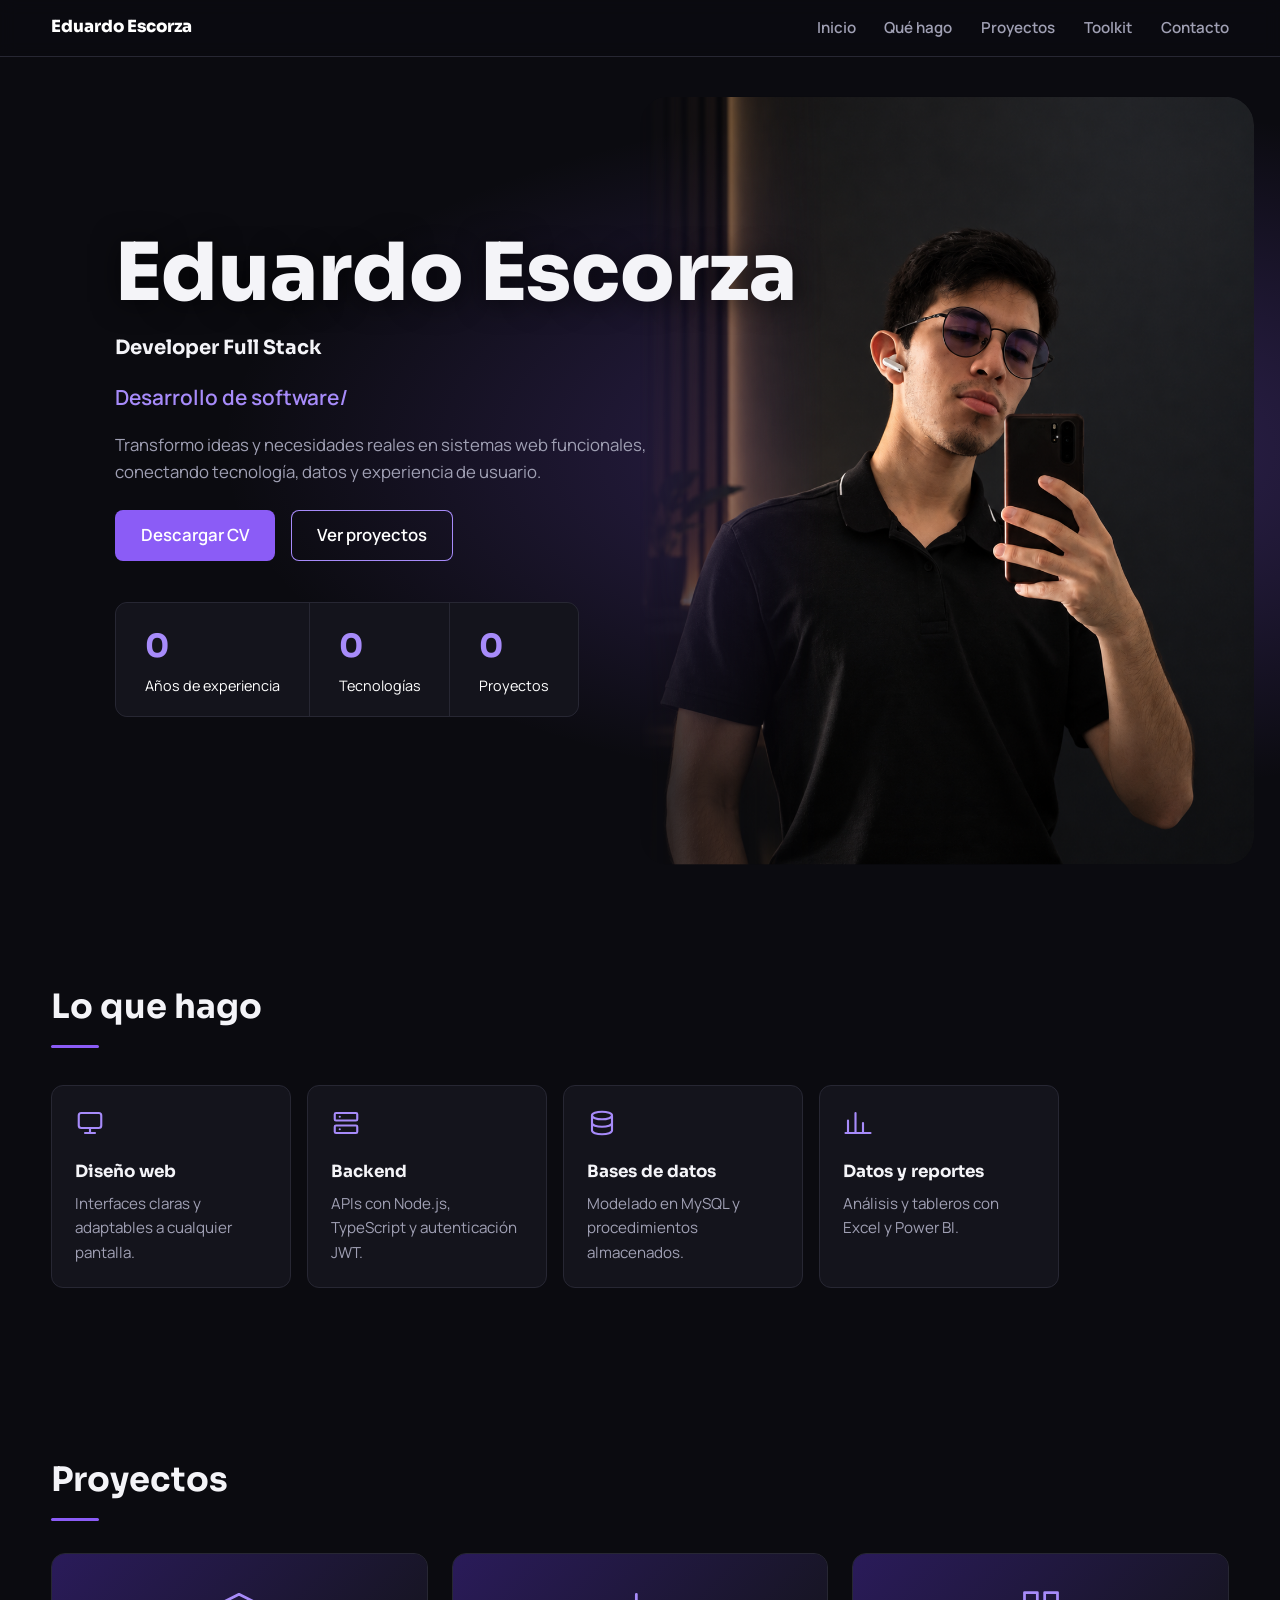
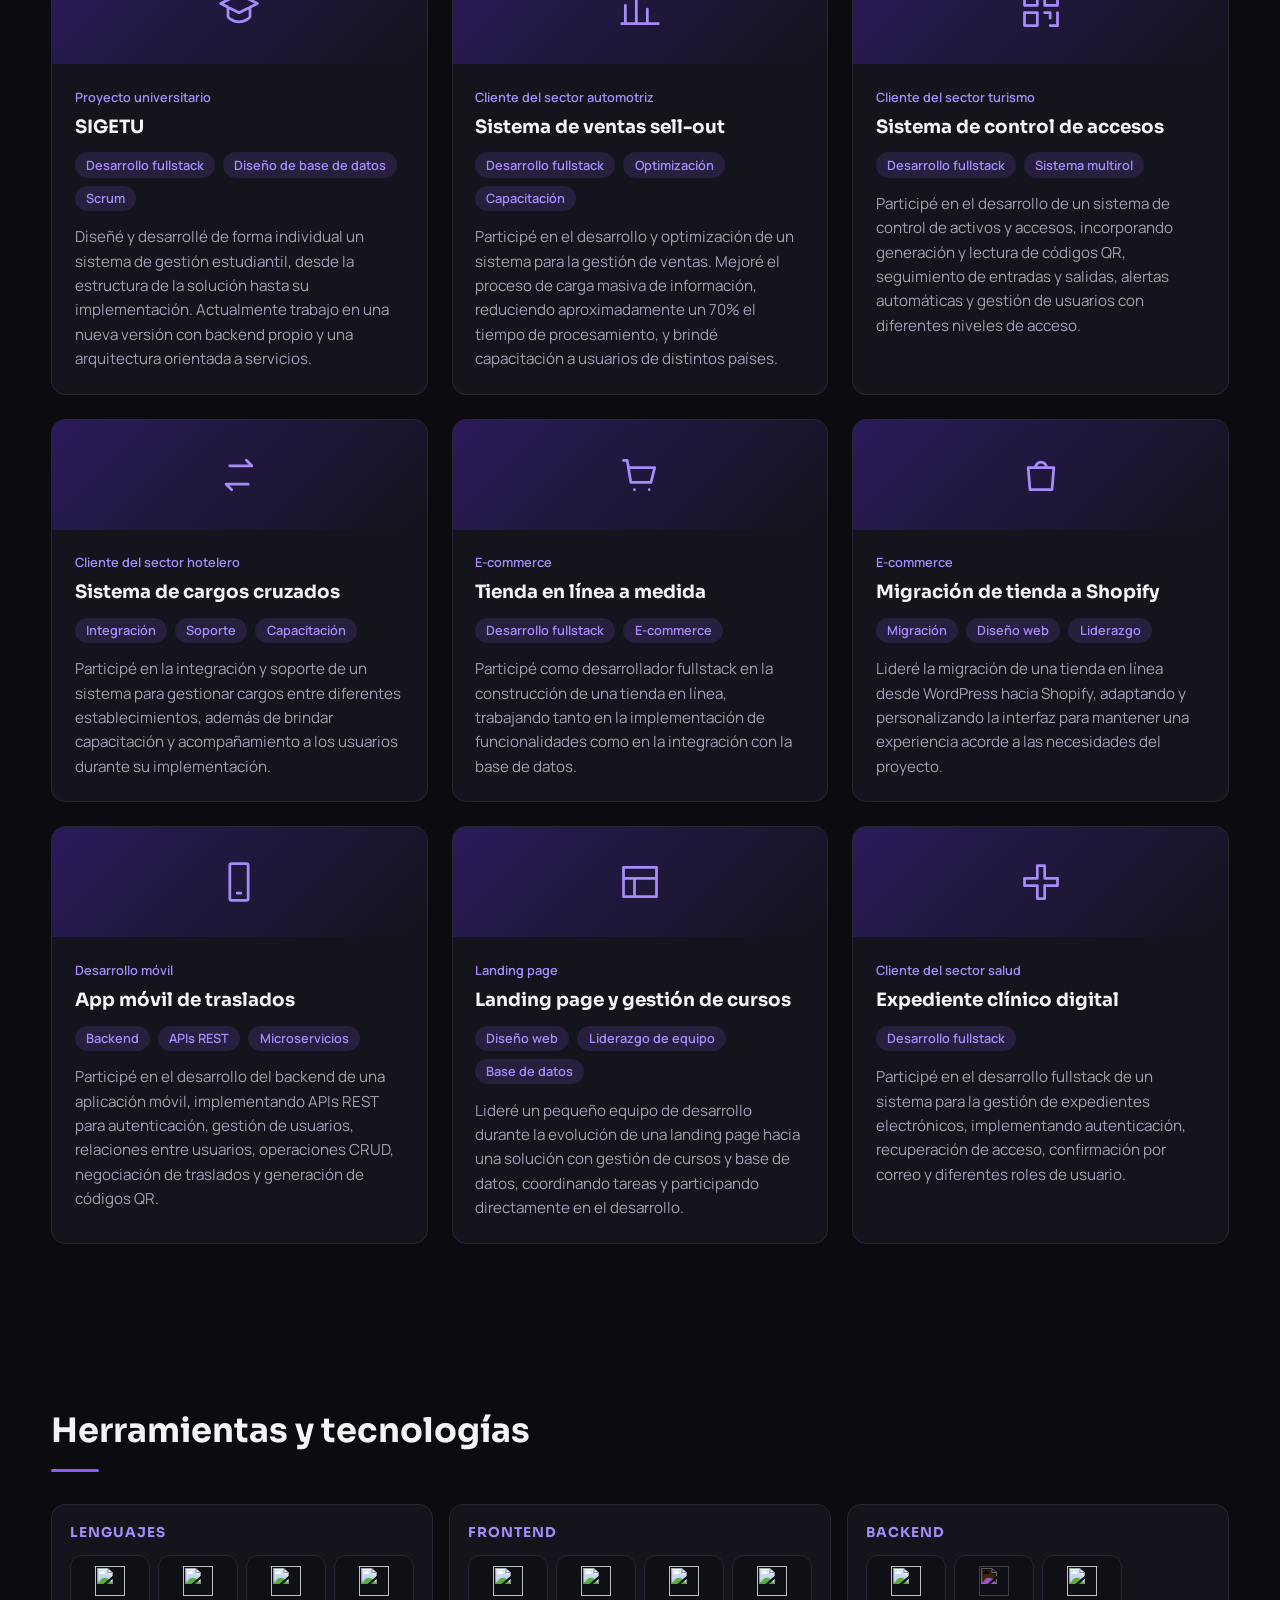
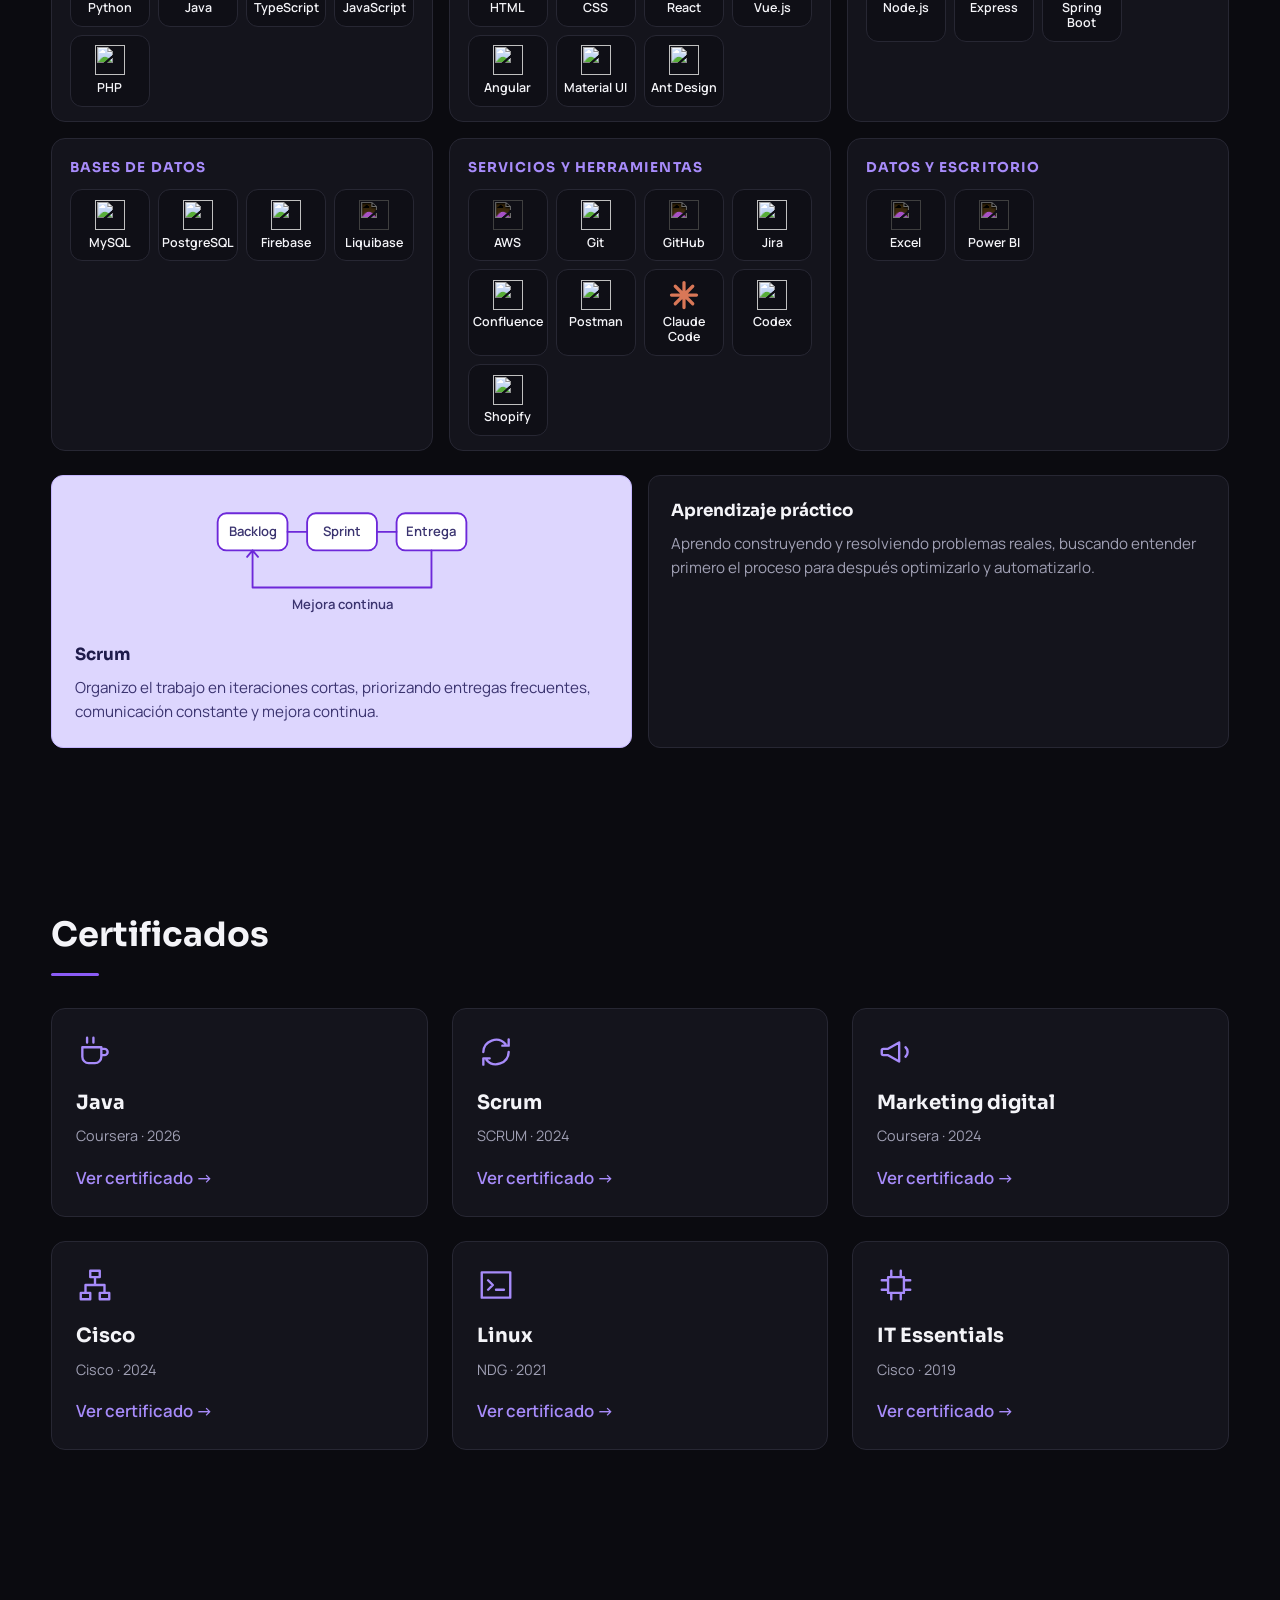
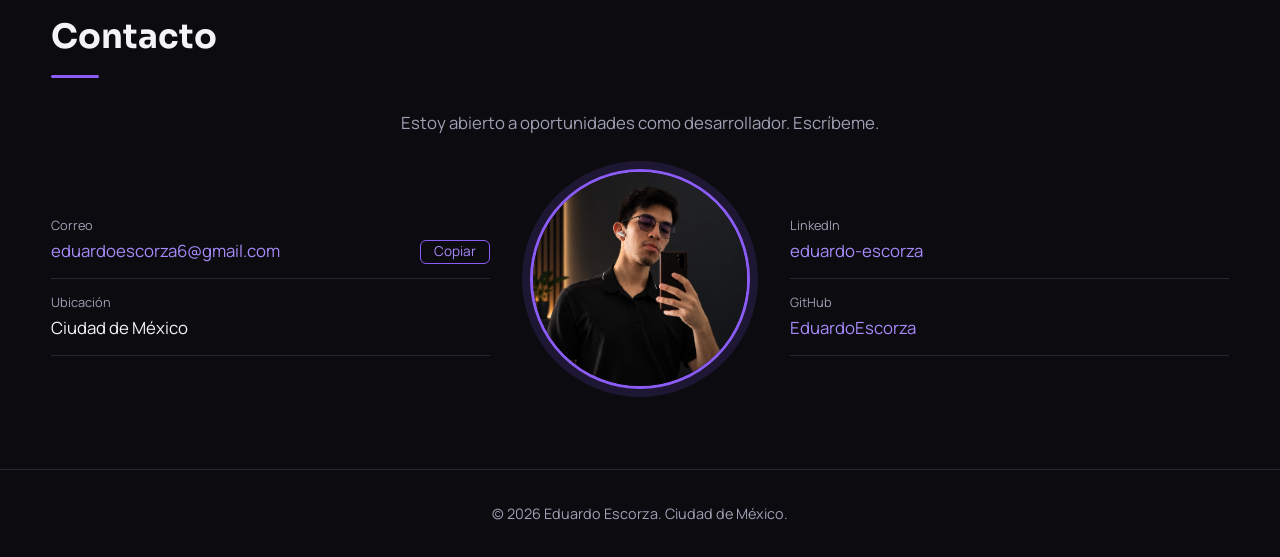
==== index.html @ 42dc6ece "Portfolio V1 Versión 1 del portafolio" ====
<!DOCTYPE html>
<html lang="es">
<head>
<meta charset="UTF-8">
<meta name="viewport" content="width=device-width, initial-scale=1">
<title>Eduardo Developer | Portafolio</title>
<meta name="description" content="Portafolio de Eduardo, desarrollador de software en Ciudad de México.">
<link rel="preconnect" href="https://fonts.googleapis.com">
<link rel="preconnect" href="https://fonts.gstatic.com" crossorigin>
<link href="https://fonts.googleapis.com/css2?family=Manrope:wght@400;600&family=Sora:wght@600;800&display=swap" rel="stylesheet">
<link rel="stylesheet" href="styles.css">
</head>

<body>
<div id="boot">
  <div class="boot-ring"></div>
  <p id="boot-text">Cargando portafolio...</p>
  <div id="boot-bar"><i></i></div>
</div>

<header class="nav">
  <a class="logo" href="#inicio">Eduardo Escorza</a>
  <button class="burger" type="button" aria-label="Abrir menú" aria-expanded="false">&#9776;</button>
  <nav id="menu">
    <a href="#inicio">Inicio</a>
    <a href="#hago">Qué hago</a>
    <a href="#proyectos">Proyectos</a>
    <a href="#toolkit">Toolkit</a>
    <a href="#contacto">Contacto</a>
  </nav>
</header>

<main>
<section id="inicio" class="hero">
    <img class="hero-bg" id="hero-bg" src="img/img1.png" alt="img/img1.png" fetchpriority="high">
    <div class="hero-in">
    <h1 data-text="Eduardo Developer">Eduardo Escorza</h1>
    <h3>Developer Full Stack</h3>
    <p class="role"><span id="typed"></span><i class="cursor">|</i></p>
    <p class="lead">Transformo ideas y necesidades reales en sistemas web funcionales, conectando tecnología, datos y experiencia de usuario.</p>

    <div class="cta">
    <a class="btn" href="docs/CV_Eduardo_Escorza_Developer.pdf" target="_blank">Descargar CV</a>
    <a class="btn alt" href="#proyectos">Ver proyectos</a>
    </div>

    <div class="stats">
        <div><b data-count="2" data-suf="+">0</b><span>Años de experiencia</span></div>
        <div><b data-count="tools" data-suf="+">0</b><span>Tecnologías</span></div>
        <div><b data-count="projects" data-suf="+">0</b><span>Proyectos</span></div>
    </div>
  </div>
</section>

<section id="hago" class="sec reveal">
  <h2>Lo que hago</h2>
  <div class="carousel">
    <!-- <button class="nav-btn" data-dir="-1" aria-label="Anterior">&#8249;</button> -->
    <div class="track">
      <article class="mini"><svg viewBox="0 0 24 24"><rect x="3" y="4" width="18" height="12" rx="2"/><path d="M8 20h8M12 16v4"/></svg><h3>Diseño web</h3><p>Interfaces claras y adaptables a cualquier pantalla.</p></article>
      <article class="mini"><svg viewBox="0 0 24 24"><rect x="3" y="4" width="18" height="6" rx="1"/><rect x="3" y="14" width="18" height="6" rx="1"/><path d="M7 7h.01M7 17h.01"/></svg><h3>Backend</h3><p>APIs con Node.js, TypeScript y autenticación JWT.</p></article>
      <article class="mini"><svg viewBox="0 0 24 24"><ellipse cx="12" cy="6" rx="8" ry="3"/><path d="M4 6v12c0 1.7 3.6 3 8 3s8-1.3 8-3V6M4 12c0 1.7 3.6 3 8 3s8-1.3 8-3"/></svg><h3>Bases de datos</h3><p>Modelado en MySQL y procedimientos almacenados.</p></article>
      <article class="mini"><svg viewBox="0 0 24 24"><path d="M4 20V10M10 20V4M16 20v-8M22 20H2"/></svg><h3>Datos y reportes</h3><p>Análisis y tableros con Excel y Power BI.</p></article>
    </div>
    <!-- <button class="nav-btn" data-dir="1" aria-label="Siguiente">&#8250;</button> -->
  </div>
</section>

<section id="proyectos" class="sec reveal">
  <h2>Proyectos</h2>
  <div class="grid">

    <article class="project">
      <div class="thumb" style="display:grid;place-items:center;height:110px;background:linear-gradient(135deg,#2a1b5a,#14141c)"><svg class="ico cap" viewBox="0 0 24 24" width="44" height="44" fill="none" stroke="#a78bfa" stroke-width="1.5" stroke-linecap="round" stroke-linejoin="round" aria-hidden="true"><path d="M2 9l10-5 10 5-10 5zM6 11v5c0 1 3 3 6 3s6-2 6-3v-5" pathLength="1"/></svg></div>
      <div><p class="co">Proyecto universitario</p><h3>SIGETU</h3>
      <ul class="chips"><li>Desarrollo fullstack</li><li>Diseño de base de datos</li><li>Scrum</li></ul>
      <p>Diseñé y desarrollé de forma individual un sistema de gestión estudiantil, desde la estructura de la solución hasta su implementación. Actualmente trabajo en una nueva versión con backend propio y una arquitectura orientada a servicios.</p>
    </article>

    <article class="project">
      <div class="thumb" style="display:grid;place-items:center;height:110px;background:linear-gradient(135deg,#2a1b5a,#14141c)"><svg class="ico chart" viewBox="0 0 24 24" width="44" height="44" fill="none" stroke="#a78bfa" stroke-width="1.5" stroke-linecap="round" stroke-linejoin="round" aria-hidden="true"><path d="M4 20V10M10 20V4M16 20v-8M22 20H2" pathLength="1"/></svg></div>
      <div><p class="co">Cliente del sector automotriz</p><h3>Sistema de ventas sell-out</h3>
      <ul class="chips"><li>Desarrollo fullstack</li><li>Optimización</li><li>Capacitación</li></ul>
      <p>Participé en el desarrollo y optimización de un sistema para la gestión de ventas. Mejoré el proceso de carga masiva de información, reduciendo aproximadamente un 70% el tiempo de procesamiento, y brindé capacitación a usuarios de distintos países.</p>
    </article>

    <article class="project">
      <div class="thumb" style="display:grid;place-items:center;height:110px;background:linear-gradient(135deg,#2a1b5a,#14141c)"><svg class="ico qr" viewBox="0 0 24 24" width="44" height="44" fill="none" stroke="#a78bfa" stroke-width="1.5" stroke-linecap="round" stroke-linejoin="round" aria-hidden="true"><path d="M3 3h7v7H3zM14 3h7v7h-7zM3 14h7v7H3zM14 14h3v3M21 14v7h-4" pathLength="1"/></svg></div>
      <div><p class="co">Cliente del sector turismo</p><h3>Sistema de control de accesos</h3>
      <ul class="chips"><li>Desarrollo fullstack</li><li>Sistema multirol</li></ul>
      <p>Participé en el desarrollo de un sistema de control de activos y accesos, incorporando generación y lectura de códigos QR, seguimiento de entradas y salidas, alertas automáticas y gestión de usuarios con diferentes niveles de acceso.</p>
    </article>

    <article class="project">
      <div class="thumb" style="display:grid;place-items:center;height:110px;background:linear-gradient(135deg,#2a1b5a,#14141c)"><svg class="ico swap" viewBox="0 0 24 24" width="44" height="44" fill="none" stroke="#a78bfa" stroke-width="1.5" stroke-linecap="round" stroke-linejoin="round" aria-hidden="true"><path d="M7 7h12l-3-3M17 17H5l3 3" pathLength="1"/></svg></div>
      <div><p class="co">Cliente del sector hotelero</p><h3>Sistema de cargos cruzados</h3>
      <ul class="chips"><li>Integración</li><li>Soporte</li><li>Capacitación</li></ul>
      <p>Participé en la integración y soporte de un sistema para gestionar cargos entre diferentes establecimientos, además de brindar capacitación y acompañamiento a los usuarios durante su implementación.</p>
    </article>

    <article class="project">
      <div class="thumb" style="display:grid;place-items:center;height:110px;background:linear-gradient(135deg,#2a1b5a,#14141c)"><svg class="ico cart" viewBox="0 0 24 24" width="44" height="44" fill="none" stroke="#a78bfa" stroke-width="1.5" stroke-linecap="round" stroke-linejoin="round" aria-hidden="true"><path d="M3 4h2l2 12h11l2-8H6M9 20h.01M17 20h.01" pathLength="1"/></svg></div>
      <div><p class="co">E-commerce</p><h3>Tienda en línea a medida</h3>
      <ul class="chips"><li>Desarrollo fullstack</li><li>E-commerce</li></ul>
      <p>Participé como desarrollador fullstack en la construcción de una tienda en línea, trabajando tanto en la implementación de funcionalidades como en la integración con la base de datos.</p>
      </div>
    </article>

    <article class="project">
      <div class="thumb" style="display:grid;place-items:center;height:110px;background:linear-gradient(135deg,#2a1b5a,#14141c)"><svg class="ico bag" viewBox="0 0 24 24" width="44" height="44" fill="none" stroke="#a78bfa" stroke-width="1.5" stroke-linecap="round" stroke-linejoin="round" aria-hidden="true"><path d="M5 8h14l-1 12H6zM9 8a3 3 0 0 1 6 0" pathLength="1"/></svg></div>
      <div><p class="co">E-commerce</p><h3>Migración de tienda a Shopify</h3>
      <ul class="chips"><li>Migración</li><li>Diseño web</li><li>Liderazgo</li></ul>
      <p>Lideré la migración de una tienda en línea desde WordPress hacia Shopify, adaptando y personalizando la interfaz para mantener una experiencia acorde a las necesidades del proyecto.</p>
      </div>
    </article>

    <article class="project">
      <div class="thumb" style="display:grid;place-items:center;height:110px;background:linear-gradient(135deg,#2a1b5a,#14141c)"><svg class="ico mobile" viewBox="0 0 24 24" width="44" height="44" fill="none" stroke="#a78bfa" stroke-width="1.5" stroke-linecap="round" stroke-linejoin="round" aria-hidden="true"><path d="M8 2h8a1 1 0 0 1 1 1v18a1 1 0 0 1-1 1H8a1 1 0 0 1-1-1V3a1 1 0 0 1 1-1zM11 18h2" pathLength="1"/></svg></div>
      <div><p class="co">Desarrollo móvil</p><h3>App móvil de traslados</h3>
      <ul class="chips"><li>Backend</li><li>APIs REST</li><li>Microservicios</li></ul>
      <p>Participé en el desarrollo del backend de una aplicación móvil, implementando APIs REST para autenticación, gestión de usuarios, relaciones entre usuarios, operaciones CRUD, negociación de traslados y generación de códigos QR.</p>
    </div>
    </article>

    <article class="project">
      <div class="thumb" style="display:grid;place-items:center;height:110px;background:linear-gradient(135deg,#2a1b5a,#14141c)"><svg class="ico layout" viewBox="0 0 24 24" width="44" height="44" fill="none" stroke="#a78bfa" stroke-width="1.5" stroke-linecap="round" stroke-linejoin="round" aria-hidden="true"><path d="M3 4h18v16H3zM3 10h18M9 10v10" pathLength="1"/></svg></div>
      <div><p class="co">Landing page</p><h3>Landing page y gestión de cursos</h3>
      <ul class="chips"><li>Diseño web</li><li>Liderazgo de equipo</li><li>Base de datos</li></ul>
      <p>Lideré un pequeño equipo de desarrollo durante la evolución de una landing page hacia una solución con gestión de cursos y base de datos, coordinando tareas y participando directamente en el desarrollo.</p>
      </div>
    </article>

    <article class="project">
      <div class="thumb" style="display:grid;place-items:center;height:110px;background:linear-gradient(135deg,#2a1b5a,#14141c)"><svg class="ico health" viewBox="0 0 24 24" width="44" height="44" fill="none" stroke="#a78bfa" stroke-width="1.5" stroke-linecap="round" stroke-linejoin="round" aria-hidden="true"><path d="M10 3h4v7h7v4h-7v7h-4v-7H3v-4h7z" pathLength="1"/></svg></div>
      <div><p class="co">Cliente del sector salud</p><h3>Expediente clínico digital</h3>
      <ul class="chips"><li>Desarrollo fullstack</li></ul>
      <p>Participé en el desarrollo fullstack de un sistema para la gestión de expedientes electrónicos, implementando autenticación, recuperación de acceso, confirmación por correo y diferentes roles de usuario.</p>
      </div>
    </article>

  </div>
</section>

<section id="toolkit" class="sec reveal">
  <h2>Herramientas y tecnologías</h2>
  <div>
    <div class="groups">
      <div class="tool-group">
        <h3 style="font-size:.85rem;color:#a78bfa;text-transform:uppercase;letter-spacing:.08em;margin:0 0 .9rem">Lenguajes</h3>
        <div class="tools">
          <div class="tool"><img src="https://cdn.jsdelivr.net/gh/devicons/devicon@v2.16.0/icons/python/python-original.svg" alt=""><span>Python</span></div>
          <div class="tool"><img src="https://cdn.jsdelivr.net/gh/devicons/devicon@v2.16.0/icons/java/java-original.svg" alt=""><span>Java</span></div>
          <div class="tool"><img src="https://cdn.jsdelivr.net/gh/devicons/devicon@v2.16.0/icons/typescript/typescript-original.svg" alt=""><span>TypeScript</span></div>
          <div class="tool"><img src="https://cdn.jsdelivr.net/gh/devicons/devicon@v2.16.0/icons/javascript/javascript-original.svg" alt=""><span>JavaScript</span></div>
          <div class="tool"><img src="https://cdn.jsdelivr.net/gh/devicons/devicon@v2.16.0/icons/php/php-original.svg" alt=""><span>PHP</span></div>
        </div>
      </div>
      <div class="tool-group">
        <h3 style="font-size:.85rem;color:#a78bfa;text-transform:uppercase;letter-spacing:.08em;margin:0 0 .9rem">Frontend</h3>
        <div class="tools">
          <div class="tool"><img src="https://cdn.jsdelivr.net/gh/devicons/devicon@v2.16.0/icons/html5/html5-original.svg" alt=""><span>HTML</span></div>
          <div class="tool"><img src="https://cdn.jsdelivr.net/gh/devicons/devicon@v2.16.0/icons/css3/css3-original.svg" alt=""><span>CSS</span></div>
          <div class="tool"><img src="https://cdn.jsdelivr.net/gh/devicons/devicon@v2.16.0/icons/react/react-original.svg" alt=""><span>React</span></div>
          <div class="tool"><img src="https://cdn.jsdelivr.net/gh/devicons/devicon@v2.16.0/icons/vuejs/vuejs-original.svg" alt=""><span>Vue.js</span></div>
          <div class="tool"><img src="https://cdn.jsdelivr.net/gh/devicons/devicon@v2.16.0/icons/angularjs/angularjs-original.svg" alt=""><span>Angular</span></div>
          <div class="tool"><img src="https://cdn.jsdelivr.net/gh/devicons/devicon@v2.16.0/icons/materialui/materialui-original.svg" alt=""><span>Material UI</span></div>
          <div class="tool"><img src="https://cdn.jsdelivr.net/gh/devicons/devicon@v2.16.0/icons/antdesign/antdesign-original.svg" alt=""><span>Ant Design</span></div>
        </div>
      </div>
      <div class="tool-group">
        <h3 style="font-size:.85rem;color:#a78bfa;text-transform:uppercase;letter-spacing:.08em;margin:0 0 .9rem">Backend</h3>
        <div class="tools">
          <div class="tool"><img src="https://cdn.jsdelivr.net/gh/devicons/devicon@v2.16.0/icons/nodejs/nodejs-original.svg" alt=""><span>Node.js</span></div>
          <div class="tool"><img class="inv" src="https://cdn.jsdelivr.net/gh/devicons/devicon@v2.16.0/icons/express/express-original.svg" alt=""><span>Express</span></div>
          <div class="tool"><img src="https://cdn.jsdelivr.net/gh/devicons/devicon@v2.16.0/icons/spring/spring-original.svg" alt=""><span>Spring Boot</span></div>
        </div>
      </div>
      <div class="tool-group">
        <h3 style="font-size:.85rem;color:#a78bfa;text-transform:uppercase;letter-spacing:.08em;margin:0 0 .9rem">Bases de datos</h3>
        <div class="tools">
          <div class="tool"><img src="https://cdn.jsdelivr.net/gh/devicons/devicon@v2.16.0/icons/mysql/mysql-original.svg" alt=""><span>MySQL</span></div>
          <div class="tool"><img src="https://cdn.jsdelivr.net/gh/devicons/devicon@v2.16.0/icons/postgresql/postgresql-original.svg" alt=""><span>PostgreSQL</span></div>
          <div class="tool"><img src="https://cdn.jsdelivr.net/gh/devicons/devicon@v2.16.0/icons/firebase/firebase-plain.svg" alt=""><span>Firebase</span></div>
          <div class="tool"><img class="inv" src="https://cdn.jsdelivr.net/npm/simple-icons@11/icons/liquibase.svg" alt=""><span>Liquibase</span></div>
        </div>
      </div>
      <div class="tool-group">
        <h3 style="font-size:.85rem;color:#a78bfa;text-transform:uppercase;letter-spacing:.08em;margin:0 0 .9rem">Servicios y herramientas</h3>
        <div class="tools">
          <div class="tool"><img class="inv" src="https://cdn.jsdelivr.net/gh/devicons/devicon@v2.16.0/icons/amazonwebservices/amazonwebservices-plain-wordmark.svg" alt=""><span>AWS</span></div>
          <div class="tool"><img src="https://cdn.jsdelivr.net/gh/devicons/devicon@v2.16.0/icons/git/git-original.svg" alt=""><span>Git</span></div>
          <div class="tool"><img class="inv" src="https://cdn.jsdelivr.net/gh/devicons/devicon@v2.16.0/icons/github/github-original.svg" alt=""><span>GitHub</span></div>
          <div class="tool"><img src="https://cdn.jsdelivr.net/gh/devicons/devicon@v2.16.0/icons/jira/jira-original.svg" alt=""><span>Jira</span></div>
          <div class="tool"><img src="https://cdn.jsdelivr.net/gh/devicons/devicon@v2.16.0/icons/confluence/confluence-original.svg" alt=""><span>Confluence</span></div>
          <div class="tool"><img src="https://cdn.jsdelivr.net/gh/devicons/devicon@v2.16.0/icons/postman/postman-original.svg" alt=""><span>Postman</span></div>
          <div class="tool"><img src="data:image/svg+xml,%3Csvg xmlns='http://www.w3.org/2000/svg' viewBox='0 0 24 24'%3E%3Cpath d='M12 2v20M2 12h20M5 5l14 14M19 5L5 19' stroke='%23D97757' stroke-width='2.6' stroke-linecap='round' fill='none'/%3E%3C/svg%3E" alt=""><span>Claude Code</span></div>
          <div class="tool"><img src="https://cdn.jsdelivr.net/npm/simple-icons@11/icons/openai.svg" alt=""><span>Codex</span></div>
          <div class="tool"><img src="https://cdn.jsdelivr.net/gh/devicons/devicon@v2.16.0/icons/shopify/shopify-original.svg" alt=""><span>Shopify</span></div>
        </div>
      </div>
      <div class="tool-group">
        <h3 style="font-size:.85rem;color:#a78bfa;text-transform:uppercase;letter-spacing:.08em;margin:0 0 .9rem">Datos y escritorio</h3>
        <div class="tools">
          <div class="tool"><img class="inv" src="https://cdn.jsdelivr.net/npm/simple-icons@11/icons/microsoftexcel.svg" alt=""><span>Excel</span></div>
          <div class="tool"><img class="inv" src="https://cdn.jsdelivr.net/npm/simple-icons@11/icons/powerbi.svg" alt=""><span>Power BI</span></div>
        </div>
      </div>
    </div>
    <aside class="way">
      <article class="mini scrum">
        <svg class="scrum-img" viewBox="0 0 240 110" role="img" aria-label="Ciclo de Scrum: backlog, sprint y entrega">
          <rect x="6" y="14" width="64" height="34" rx="8" fill="#fff"/><rect x="88" y="14" width="64" height="34" rx="8" fill="#fff"/>
          <rect x="170" y="14" width="64" height="34" rx="8" fill="#fff"/><path d="M70 31h18M152 31h18M202 48v34H38V48M33 54l5-6 5 6"/>
            <g stroke="none" fill="#3b3470" font-size="12" font-family="Manrope,sans-serif" font-weight="600" text-anchor="middle">
              <text x="38" y="35">Backlog</text><text x="120" y="35">Sprint</text><text x="202" y="35">Entrega</text><text x="120" y="102">Mejora continua</text></g></svg>
              <h3>Scrum</h3>
              <p>Organizo el trabajo en iteraciones cortas, priorizando entregas frecuentes, comunicación constante y mejora continua.</p>
      </article>
      <article class="mini">
          <h3>Aprendizaje práctico</h3>
          <p>Aprendo construyendo y resolviendo problemas reales, buscando entender primero el proceso para después optimizarlo y automatizarlo.</p>
      </article>
    </aside>
  </div>
</section>

<section id="certificados" class="sec reveal">
  <h2>Certificados</h2>
  <div class="grid">
    <article class="cert">
      <svg class="ico" viewBox="0 0 24 24" width="38" height="38" fill="none" stroke="#a78bfa" stroke-width="1.5" stroke-linecap="round" stroke-linejoin="round" aria-hidden="true"><path d="M4 9h12v6a4 4 0 0 1-4 4H8a4 4 0 0 1-4-4zM16 10h2a2 2 0 0 1 0 4h-2M7 3v3M11 3v3" pathLength="1"/></svg>
      <h3>Java</h3><p>Coursera · 2026</p>
      <a href="docs/Certificado_Java.pdf" target="_blank" rel="noopener">Ver certificado &rarr;</a>
    </article>
    <article class="cert">
      <svg class="ico" viewBox="0 0 24 24" width="38" height="38" fill="none" stroke="#a78bfa" stroke-width="1.5" stroke-linecap="round" stroke-linejoin="round" aria-hidden="true"><path d="M4 12a8 8 0 0 1 14-5M20 4v4h-4M20 12a8 8 0 0 1-14 5M4 20v-4h4" pathLength="1"/></svg>
      <h3>Scrum</h3><p>SCRUM · 2024</p>
      <a href="docs/Certificado_Scrum.pdf" target="_blank" rel="noopener">Ver certificado &rarr;</a>
    </article>
    <article class="cert">
      <svg class="ico" viewBox="0 0 24 24" width="38" height="38" fill="none" stroke="#a78bfa" stroke-width="1.5" stroke-linecap="round" stroke-linejoin="round" aria-hidden="true"><path d="M3 11v2a1 1 0 0 0 1 1h3l7 4V6L7 10H4a1 1 0 0 0-1 1zM18 9a4 4 0 0 1 0 6" pathLength="1"/></svg>
      <h3>Marketing digital</h3><p>Coursera · 2024</p>
      <a href="docs/Certificado_marketing.pdf" target="_blank" rel="noopener">Ver certificado &rarr;</a>
    </article>
    <article class="cert">
      <svg class="ico" viewBox="0 0 24 24" width="38" height="38" fill="none" stroke="#a78bfa" stroke-width="1.5" stroke-linecap="round" stroke-linejoin="round" aria-hidden="true"><path d="M9 3h6v4H9zM3 17h6v4H3zM15 17h6v4h-6zM12 7v5M6 17v-5h12v5" pathLength="1"/></svg>
      <h3>Cisco</h3><p>Cisco · 2024</p>
      <a href="docs/CertificadoNetAcad_Learning.pdf" target="_blank" rel="noopener">Ver certificado &rarr;</a>
    </article>
    <article class="cert">
      <svg class="ico" viewBox="0 0 24 24" width="38" height="38" fill="none" stroke="#a78bfa" stroke-width="1.5" stroke-linecap="round" stroke-linejoin="round" aria-hidden="true"><path d="M3 4h18v16H3zM7 9l3 3-3 3M12 15h5" pathLength="1"/></svg>
      <h3>Linux</h3><p>NDG · 2021</p>
      <a href="docs/Certificado_Linux.pdf" target="_blank" rel="noopener">Ver certificado &rarr;</a>
    </article>
    <article class="cert">
      <svg class="ico" viewBox="0 0 24 24" width="38" height="38" fill="none" stroke="#a78bfa" stroke-width="1.5" stroke-linecap="round" stroke-linejoin="round" aria-hidden="true"><path d="M7 7h10v10H7zM9 3v4M15 3v4M9 17v4M15 17v4M3 9h4M3 15h4M17 9h4M17 15h4" pathLength="1"/></svg>
      <h3>IT Essentials</h3><p>Cisco · 2019</p>
      <a href="docs/Certificado_IT.pdf" target="_blank" rel="noopener">Ver certificado &rarr;</a>
    </article>
  </div>
</section>

<section id="contacto" class="sec reveal">
  <h2>Contacto</h2>
  <p class="lead c">Estoy abierto a oportunidades como desarrollador. Escríbeme.</p>
  <div class="contact">
    <ul>
      <li><span>Correo</span><a href="mailto:eduardoescorza6@gmail.com">eduardoescorza6@gmail.com</a><button type="button" data-copy="eduardoescorza6@gmail.com">Copiar</button></li>
      <li><span>Ubicación</span>Ciudad de México</li>
    </ul>
    <img id="foto" class="photo" src="img/img1.png" alt="Foto de Eduardo (marcador, reemplazar)" width="220" height="220">
    <ul>
      <li><span>LinkedIn</span><a href="https://www.linkedin.com/in/eduardo-escorza" target="_blank" rel="noopener">eduardo-escorza</a></li>
      <li><span>GitHub</span><a href="https://github.com/EduardoEscorza" target="_blank" rel="noopener">EduardoEscorza</a></li>
    </ul>
  </div>
</section>
</main>

<footer class="foot">&copy; <span id="year"></span> Eduardo Escorza. Ciudad de México.</footer>
<button id="to-top" type="button" aria-label="Volver arriba"><svg viewBox="0 0 24 24" width="20" height="20" fill="none" stroke="currentColor" stroke-width="2.2" stroke-linecap="round" stroke-linejoin="round"><path d="M6 15l6-6 6 6"/></svg></button>
<script src="script.js"></script>
</body>
</html>
---- styles.css ----
:root{--bg:#0b0b10;--panel:#14141c;--line:#272733;--text:#f4f4f8;--dim:#a0a0b4;--acc:#8b5cf6;--acc2:#a78bfa}
*{box-sizing:border-box;margin:0;padding:0}
html{scroll-behavior:smooth;scroll-padding-top:72px}
body{background:var(--bg);color:var(--text);font:400 1.05rem/1.6 'Manrope',sans-serif;overflow-x:hidden}
h1,h2,h3,.logo,.stats b{font-family:'Sora',sans-serif}
a{color:var(--acc2);text-decoration:none}a:hover{color:#fff}
:focus-visible{outline:2px solid var(--acc2);outline-offset:3px}
ul{list-style:none}

#boot{position:fixed;inset:0;z-index:100;background:#000;display:flex;flex-direction:column;align-items:center;justify-content:center;gap:1.4rem;transition:opacity .5s}
#boot.off{opacity:0;pointer-events:none}
#boot-text{font-family:'Sora',sans-serif;font-size:1.2rem;color:var(--acc2);letter-spacing:.05em}
#boot-skip{position:absolute;right:5vw;bottom:5vh;background:none;border:1px solid var(--line);color:var(--dim);padding:.4rem 1rem;font:inherit;border-radius:6px;cursor:pointer}
#boot-skip:hover{color:#fff;border-color:var(--acc)}
.boot-ring{width:56px;height:56px;border:3px solid rgba(139,92,246,.25);border-top-color:var(--acc2);border-radius:50%;animation:bootspin 1s linear infinite}
#boot-bar{width:min(280px,70vw);height:4px;background:#1d1d2b;border-radius:4px;overflow:hidden}
#boot-bar i{display:block;height:100%;width:0;background:linear-gradient(90deg,var(--acc),var(--acc2));transition:width .1s linear}
@keyframes bootspin{to{transform:rotate(360deg)}}

.nav{position:fixed;top:0;left:0;right:0;z-index:40;display:flex;align-items:center;justify-content:space-between;padding:.9rem 4vw;background:rgba(11,11,16,.88);border-bottom:1px solid var(--line);backdrop-filter:blur(8px)}
.logo{font-weight:800;color:#fff}.logo span{color:var(--acc)}
#menu{display:flex;gap:1.8rem}#menu a{color:var(--dim);font-weight:600;font-size:.95rem}#menu a:hover{color:#fff}
.burger{display:none;background:none;border:1px solid var(--line);color:#fff;font-size:1.3rem;padding:0 .6rem;border-radius:6px;cursor:pointer}

.hero{position:relative;min-height:100vh;display:flex;align-items:center;padding:7rem 0 4rem;overflow:hidden;background:var(--bg)}
.hero-bg{position:absolute;z-index:1;right:2vw;top:50%;transform:translateY(-46%);width:min(48vw,640px);aspect-ratio:4/5;height:auto;object-fit:cover;object-position:center 25%;border-radius:28px;-webkit-mask-image:linear-gradient(90deg,transparent 0,#000 30%);mask-image:linear-gradient(90deg,transparent 0,#000 30%)}
.hero::after{content:"";position:absolute;z-index:0;inset:0;background:radial-gradient(ellipse at 78% 50%,rgba(139,92,246,.3),transparent 55%)}
.hero-in{position:relative;z-index:2;width:100%;max-width:90%;margin:0 auto;padding:0 4vw;display:flex;flex-direction:column;gap:1.1rem}
.hero h1{font-size:clamp(2.4rem,7vw,5rem);font-weight:800;line-height:1.05;text-shadow:0 2px 28px rgba(0,0,0,.65)}

.role{font-size:1.3rem;color:var(--acc2);min-height:2rem;font-weight:600}
.cursor{animation:blink 1s steps(1) infinite}
.lead{max-width:36rem;color:var(--dim)}.lead.c{margin:0 auto 2rem;text-align:center}
.stats{display:flex;flex-wrap:wrap;gap:1px;margin-top:1.5rem;width:fit-content;max-width:100%;background:var(--line);border:1px solid var(--line);border-radius:12px;overflow:hidden}
.stats div{background:var(--panel);padding:1.1rem 1.8rem}
.stats b{display:block;font-size:2rem;color:var(--acc2)}.stats span{font-size:.9rem;color:#fff}

.sec{max-width:1440px;margin:0 auto;padding:5rem 4vw}
.sec h2{font-size:clamp(1.6rem,3vw,2.1rem);margin-bottom:2rem}
.sec h2::after{content:"";display:block;width:48px;height:3px;margin-top:.7rem;background:var(--acc);border-radius:2px}

.carousel{display:flex;align-items:center;gap:.8rem}
.track{display:flex;gap:1rem;overflow-x:auto;scroll-snap-type:x mandatory;scrollbar-width:none;flex:1;padding:.3rem 0}
.track::-webkit-scrollbar{display:none}
.mini{flex:0 0 240px;scroll-snap-align:start;background:var(--panel);border:1px solid var(--line);border-radius:12px;padding:1.4rem;transition:border-color .2s,transform .2s}
.mini:hover{border-color:var(--acc);transform:translateY(-3px)}
.mini svg{width:30px;height:30px;fill:none;stroke:var(--acc2);stroke-width:1.7;stroke-linecap:round;stroke-linejoin:round;margin-bottom:.8rem}
.mini h3{font-size:1.05rem;margin-bottom:.4rem}.mini p{color:var(--dim);font-size:.95rem}
.nav-btn{flex:none;width:40px;height:40px;border-radius:50%;background:var(--panel);border:1px solid var(--line);color:#fff;font-size:1.4rem;cursor:pointer}
.nav-btn:hover{background:var(--acc);border-color:var(--acc)}

.grid{display:grid;grid-template-columns:repeat(auto-fit,minmax(280px,1fr));gap:1.5rem}
.project{background:var(--panel);border:1px solid var(--line);border-radius:14px;overflow:hidden;transition:border-color .2s,transform .2s}
.project:hover{border-color:var(--acc);transform:translateY(-4px)}
.project img{display:block;width:100%;aspect-ratio:16/9;object-fit:cover;background:#1b1b27}
.project>div{padding:1.4rem}.project h3{font-size:1.15rem;margin-bottom:.7rem}.project p{color:var(--dim);font-size:.95rem}
.project.empty{border-style:dashed;opacity:.75}
.chips{display:flex;flex-wrap:wrap;gap:.5rem;margin-bottom:.9rem}
.chips li{font-size:.8rem;font-weight:600;padding:.15rem .7rem;border-radius:99px;background:rgba(139,92,246,.15);color:var(--acc2)}

.split{display:grid;grid-template-columns:1.8fr 1fr;gap:2rem;align-items:start}
.tools{display:grid;grid-template-columns:repeat(auto-fill,minmax(110px,1fr));gap:1rem}
.tool{display:flex;flex-direction:column;align-items:center;gap:.6rem;padding:1.1rem .5rem;background:var(--panel);border:1px solid var(--line);border-radius:12px;font-size:.9rem;font-weight:600;transition:border-color .2s}
.tool:hover{border-color:var(--acc)}
.tool img{width:42px;height:42px;object-fit:contain}.tool img.inv{filter:invert(1)}
.tool .badge{display:grid;place-items:center;width:42px;height:42px;border-radius:10px;background:var(--acc);font-family:'Sora',sans-serif}
.way{display:grid;gap:1rem}.way .mini{flex:none}

.contact{display:grid;grid-template-columns:1fr auto 1fr;gap:2.5rem;align-items:center}
.contact li{padding:.8rem 0;border-bottom:1px solid var(--line);display:flex;flex-wrap:wrap;gap:.2rem 1rem;align-items:center}
.contact li span{width:100%;font-size:.8rem;color:var(--dim)}
.contact ul:last-child{text-align:left}
.contact button{margin-left:auto;background:none;border:1px solid var(--acc);color:var(--acc2);font:inherit;font-size:.85rem;padding:0 .8rem;border-radius:6px;cursor:pointer}
.contact button:hover{background:var(--acc);color:#fff}
.photo{width:220px;height:220px;object-fit:cover;border-radius:50%;border:3px solid var(--acc);box-shadow:0 0 0 8px rgba(139,92,246,.15)}
.foot{text-align:center;color:var(--dim);padding:2rem;border-top:1px solid var(--line);font-size:.9rem}

.rv{opacity:0}.in .rv{opacity:1;animation:blurIn .9s ease backwards;animation-delay:var(--d,0s)}
@keyframes blurIn{from{opacity:0;filter:blur(14px);transform:translateY(22px)}to{opacity:1;filter:blur(0);transform:none}}
@keyframes blink{50%{opacity:0}}
@keyframes glitch{0%,92%,100%{clip-path:inset(0 0 0 0)}93%{clip-path:inset(10% 0 60% 0)}95%{clip-path:inset(55% 0 15% 0)}97%{clip-path:inset(30% 0 40% 0)}}

@media(max-width:820px){
  .burger{display:block}
  #menu{display:none;position:absolute;top:100%;left:0;right:0;flex-direction:column;gap:0;background:var(--bg);border-bottom:1px solid var(--line)}
  #menu.open{display:flex}#menu a{padding:.9rem 5vw;border-top:1px solid var(--line)}
  .split,.contact{grid-template-columns:1fr}
  .photo{order:-1;justify-self:center}
  .hero-bg{top:5.5rem;right:50%;transform:translateX(50%);width:min(78%,320px);mask-image:linear-gradient(0deg,transparent 0,#000 30%);-webkit-mask-image:linear-gradient(0deg,transparent 0,#000 30%)}
  .hero-in{padding-top:340px}
  .nav-btn{width:34px;height:34px}
}
@media(prefers-reduced-motion:reduce){
  *,*::before,*::after{animation:none!important;transition:none!important}
  html{scroll-behavior:auto}.rv{opacity:1}
}

.cta{display:flex;flex-wrap:wrap;gap:1rem;margin-top:.4rem}
.btn{display:inline-block;padding:.75rem 1.6rem;border-radius:8px;background:var(--acc);color:#fff;font-weight:600;transition:background .2s,transform .2s}
.btn:hover{background:var(--acc2);color:#0b0b10;transform:translateY(-2px)}
.btn.alt{background:transparent;box-shadow:inset 0 0 0 1px var(--acc2);color:#fff}
.btn.alt:hover{background:rgba(139,92,246,.2);color:#fff}
.mini.scrum{background:#ddd6fe;border-color:#c4b5fd;color:#1e1b4b}
.mini.scrum:hover{border-color:#8b5cf6}
.mini.scrum p{color:#3b3470}
.mini.scrum svg{stroke:#6d28d9}
.mini .scrum-img{width:100%;height:auto;max-height:120px;margin-bottom:1rem}

.project .co{font-size:.8rem;color:var(--acc2);font-weight:600;margin-bottom:.3rem}

/* Toolkit por categorías */
#toolkit .groups{display:grid;grid-template-columns:repeat(auto-fit,minmax(min(100%,340px),1fr));gap:1rem;align-content:start}
#toolkit .tool-group{background:var(--panel);border:1px solid var(--line);border-radius:14px;padding:1.1rem 1.1rem .9rem}
#toolkit .tool-group h3{margin-bottom:.7rem!important}
#toolkit .tool-group .tools{grid-template-columns:repeat(auto-fill,minmax(80px,1fr));gap:.5rem}
#toolkit .tool-group .tool{padding:.6rem .2rem;gap:.35rem;font-size:.78rem;line-height:1.2;text-align:center;background:#0f0f16}
#toolkit .tool-group .tool img,#toolkit .tool-group .tool .badge{width:30px;height:30px}
#toolkit .way{grid-template-columns:repeat(auto-fit,minmax(min(100%,320px),1fr));margin-top:1.5rem}

/* Íconos animados de proyectos */
#proyectos .ico{overflow:visible;animation:var(--m,pbob) 3s ease-in-out infinite}
#proyectos .ico path{stroke-dasharray:1;animation:pdraw 4s ease-in-out infinite}
#proyectos .ico.chart,#proyectos .ico.cap,#proyectos .ico.down{--m:pbob}
#proyectos .ico.qr,#proyectos .ico.layout{--m:ppulse}
#proyectos .ico.swap,#proyectos .ico.cart{--m:pslide}
#proyectos .ico.bag,#proyectos .ico.mobile{--m:pwiggle}
#proyectos .ico.health{--m:pbeat}
#proyectos .project:hover .ico{animation-duration:1.1s}
#proyectos .project:hover .thumb{filter:brightness(1.3)}
@keyframes pdraw{0%{stroke-dashoffset:1}35%,80%{stroke-dashoffset:0}100%{stroke-dashoffset:-1}}
@keyframes pbob{50%{transform:translateY(-5px)}}
@keyframes ppulse{50%{transform:scale(1.12)}}
@keyframes pslide{50%{transform:translateX(6px)}}
@keyframes pwiggle{25%{transform:rotate(-8deg)}75%{transform:rotate(8deg)}}
@keyframes pbeat{0%,40%,100%{transform:scale(1)}15%{transform:scale(1.2)}30%{transform:scale(.95)}}

/* Certificados */
#certificados .cert{display:flex;flex-direction:column;gap:.4rem;background:var(--panel);border:1px solid var(--line);border-radius:14px;padding:1.5rem;transition:border-color .2s,transform .2s}
#certificados .cert:hover{border-color:var(--acc);transform:translateY(-4px)}
#certificados .cert svg{margin-bottom:.6rem;overflow:visible}
#certificados .cert p{color:var(--dim);font-size:.9rem}
#certificados .cert a{margin-top:.7rem;font-weight:600}
#certificados .ico path{stroke-dasharray:1;animation:cdraw 5s ease-in-out infinite}
#certificados .cert:hover .ico{animation:cpop .5s ease}
@keyframes cdraw{0%{stroke-dashoffset:1}30%,85%{stroke-dashoffset:0}100%{stroke-dashoffset:-1}}
@keyframes cpop{50%{transform:scale(1.2) rotate(-6deg)}}
@media(prefers-reduced-motion:reduce){
  #proyectos .ico,#proyectos .ico path,#certificados .ico,#certificados .ico path{animation:none!important;stroke-dasharray:none}
}

/* Botón volver arriba */
#to-top{position:fixed;right:1.5rem;bottom:1.5rem;z-index:45;display:grid;place-items:center;width:46px;height:46px;border-radius:50%;border:1px solid var(--acc);background:rgba(20,20,28,.92);color:var(--acc2);cursor:pointer;opacity:0;visibility:hidden;transform:translateY(12px);transition:opacity .3s,transform .3s,background .2s,visibility .3s}
#to-top.show{opacity:1;visibility:visible;transform:none}
#to-top:hover{background:var(--acc);color:#fff}
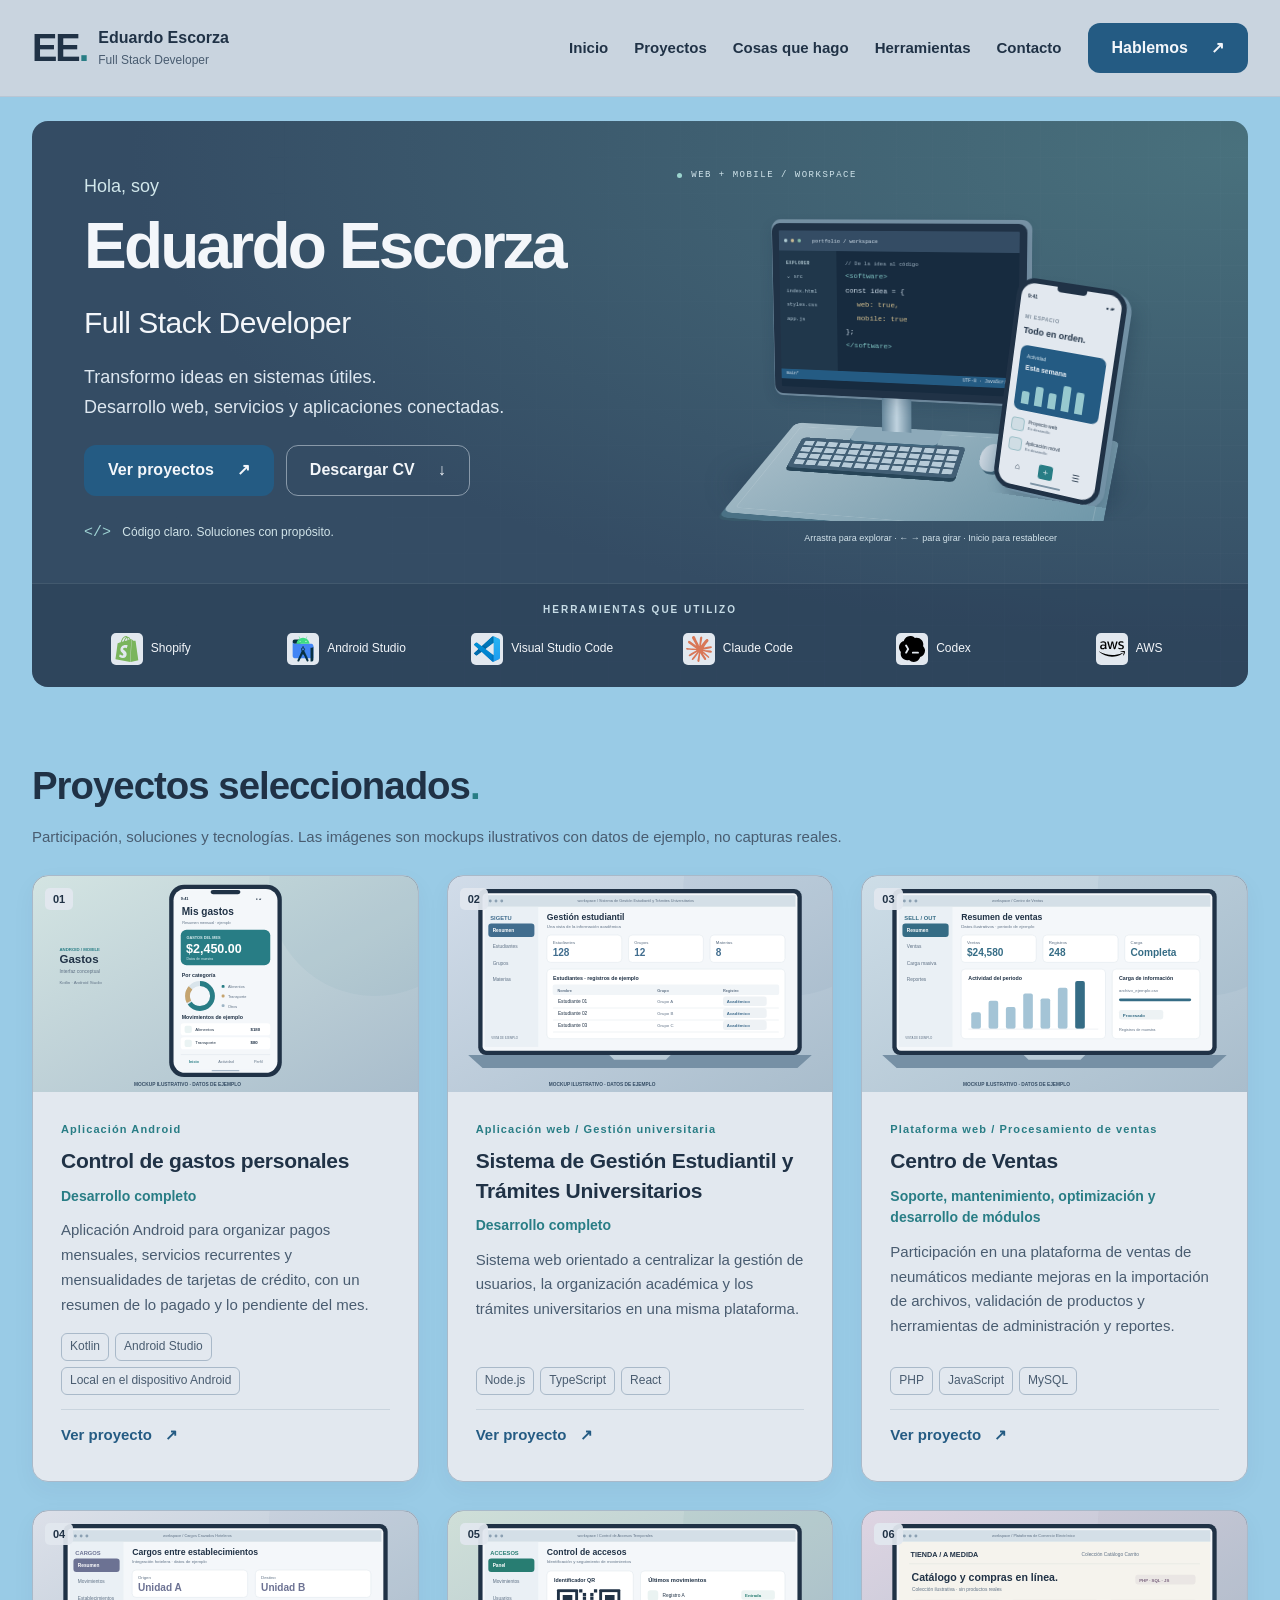
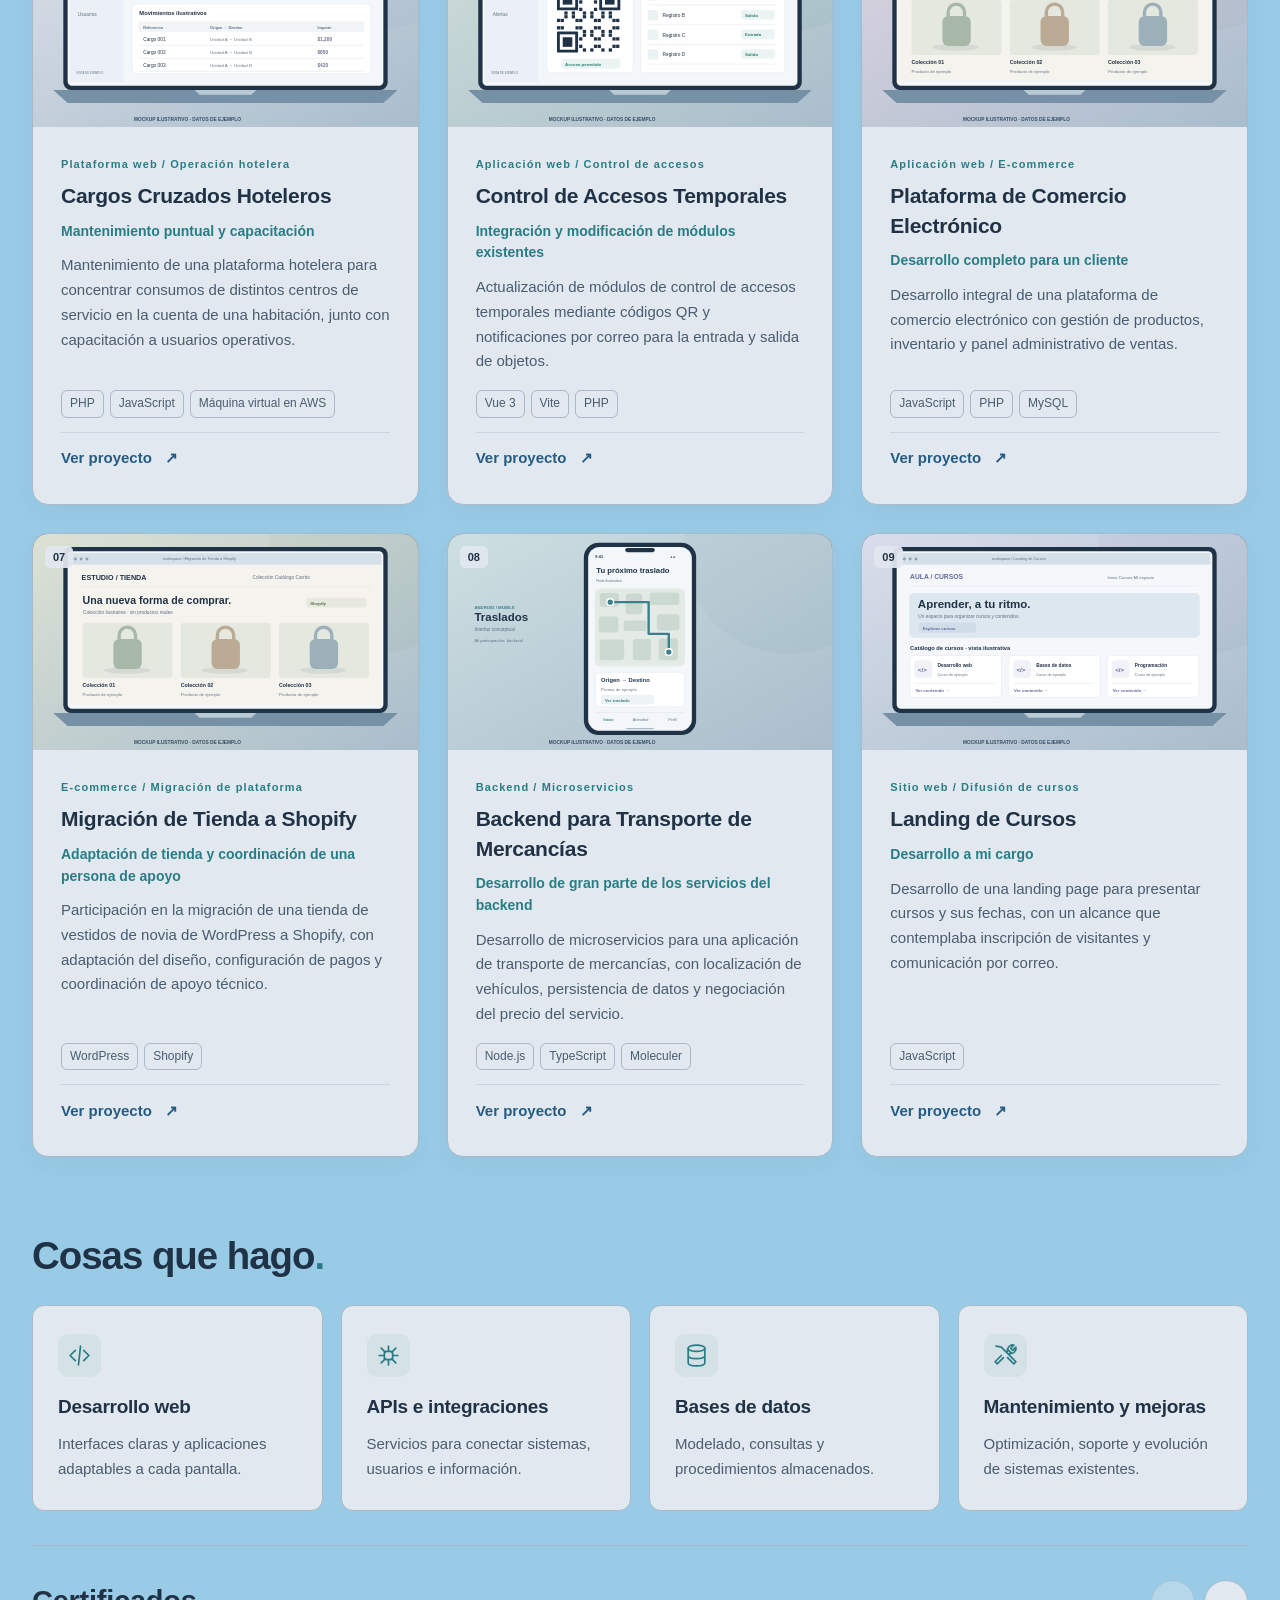
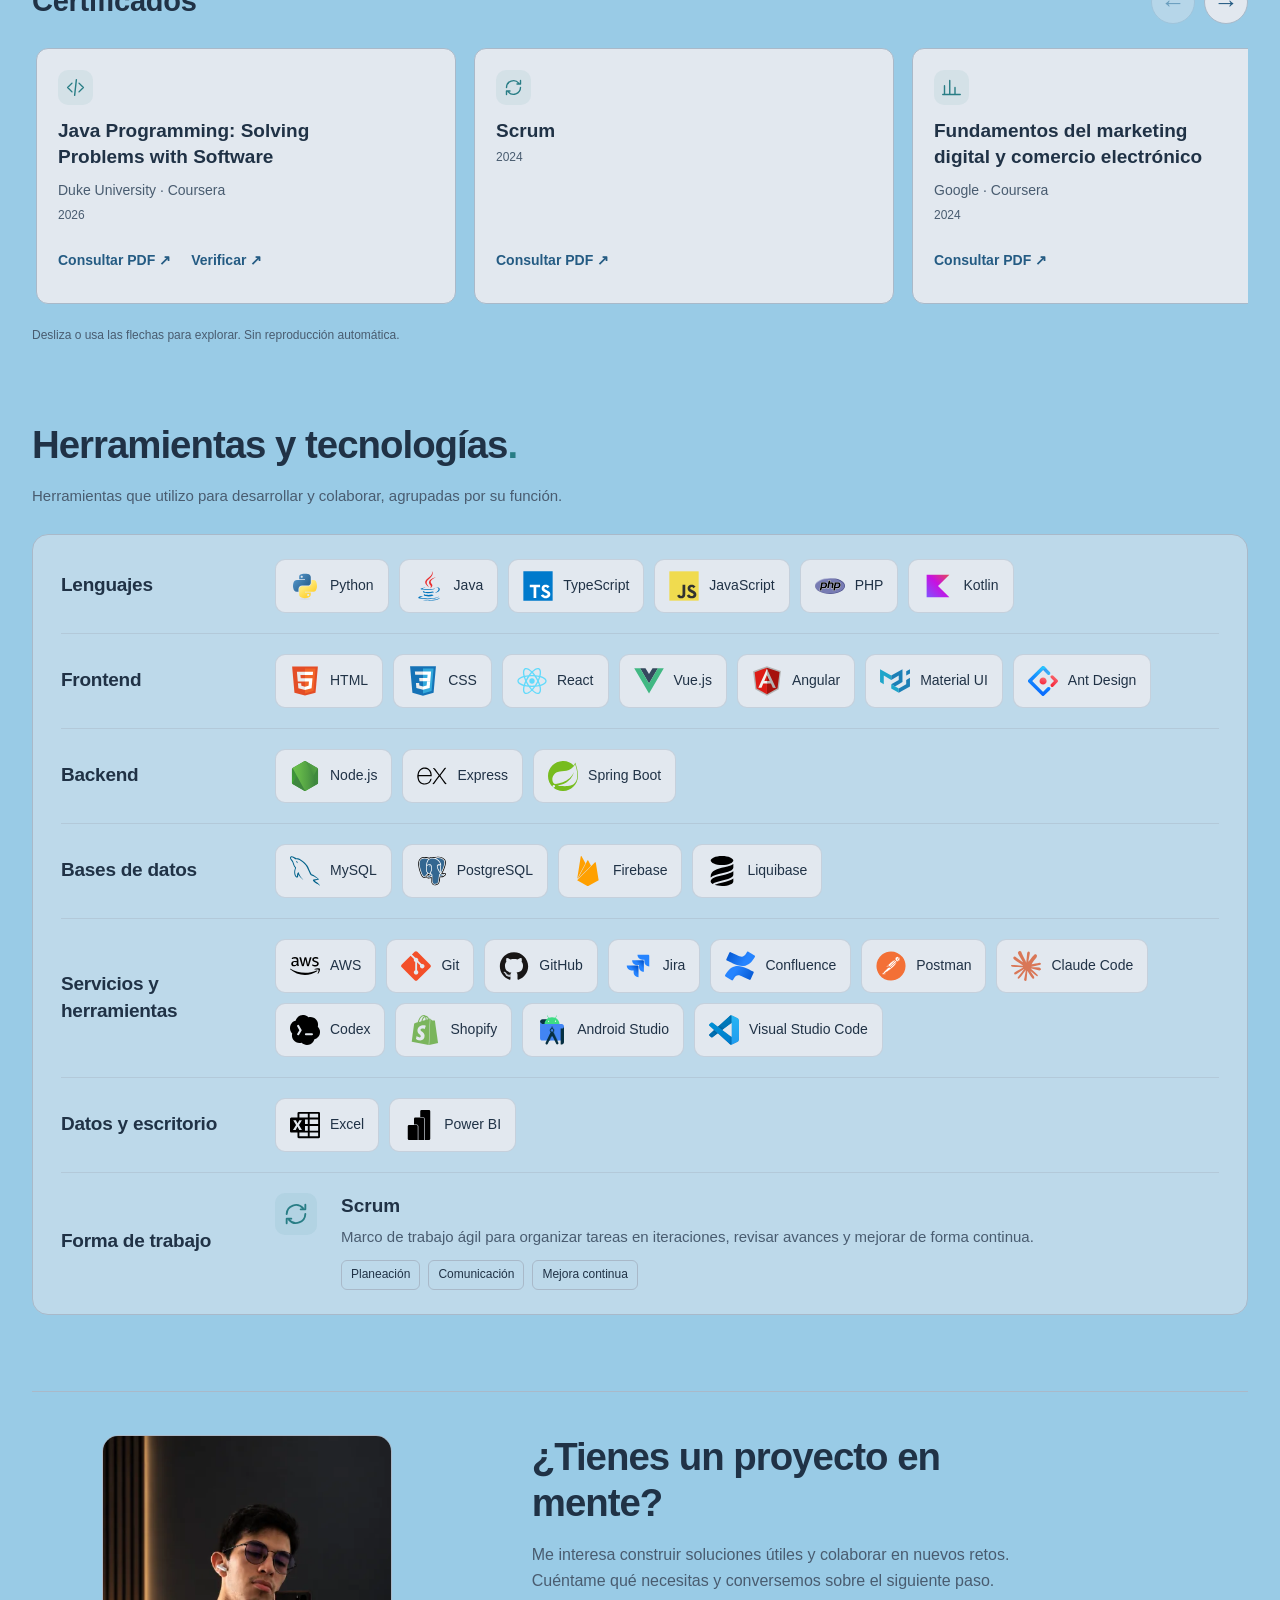
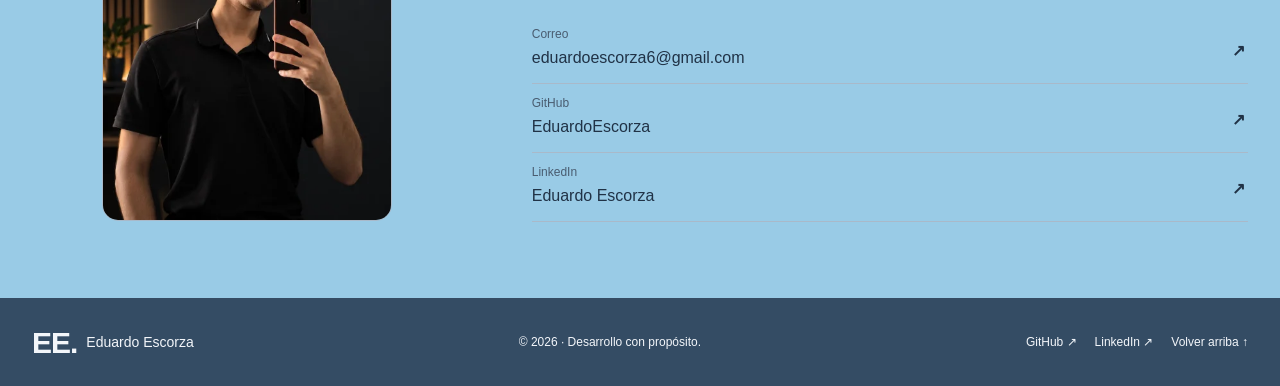
==== commit 8fbe8d50: "Portafolio V2.0" ====
--- a/index.html
+++ b/index.html
@@ -1,284 +1,48 @@
-<!DOCTYPE html>
+<!doctype html>
+<!-- Generated by build_site.py -->
 <html lang="es">
 <head>
-<meta charset="UTF-8">
-<meta name="viewport" content="width=device-width, initial-scale=1">
-<title>Eduardo Developer | Portafolio</title>
-<meta name="description" content="Portafolio de Eduardo, desarrollador de software en Ciudad de México.">
-<link rel="preconnect" href="https://fonts.googleapis.com">
-<link rel="preconnect" href="https://fonts.gstatic.com" crossorigin>
-<link href="https://fonts.googleapis.com/css2?family=Manrope:wght@400;600&family=Sora:wght@600;800&display=swap" rel="stylesheet">
-<link rel="stylesheet" href="styles.css">
+  <meta charset="utf-8" />
+  <meta name="viewport" content="width=device-width, initial-scale=1" />
+  <meta name="description" content="Portafolio de Eduardo Escorza. Desarrollo web, APIs y aplicaciones. Proyectos, herramientas y forma de trabajo." />
+  <meta name="theme-color" content="#344C64" />
+  <title>Full Stack Developer | Eduardo Escorza</title>
+  <link rel="stylesheet" href="styles.css" />
+  <script src="script.js" defer></script>
 </head>
-
 <body>
-<div id="boot">
-  <div class="boot-ring"></div>
-  <p id="boot-text">Cargando portafolio...</p>
-  <div id="boot-bar"><i></i></div>
+<a class="skip" href="#contenido">Saltar al contenido</a>
+<header class="nav"><div class="nav-inner container">
+<a class="logo" href="#inicio"><span class="monogram">EE<span>.</span></span><span>Eduardo Escorza<small>Full Stack Developer</small></span></a>
+<button class="burger" type="button" aria-label="Abrir menú" aria-controls="menu" aria-expanded="false"><span aria-hidden="true">☰</span></button>
+<nav id="menu" aria-label="Navegación principal"><a href="#inicio">Inicio</a><a href="#proyectos">Proyectos</a><a href="#hago">Cosas que hago</a><a href="#toolkit">Herramientas</a><a href="#contacto">Contacto</a><a class="btn nav-cta" href="#contacto">Hablemos <span aria-hidden="true">↗</span></a></nav>
+</div></header>
+<main id="contenido">
+<section id="inicio" class="hero container" aria-labelledby="hero-title"><div class="hero-main"><div class="hero-in"><p class="hero-greeting">Hola, soy</p><h1 id="hero-title">Eduardo Escorza</h1><p class="hero-role">Full Stack Developer</p><p class="lead">Transformo ideas en sistemas útiles.<br /> Desarrollo web, servicios y aplicaciones conectadas.</p><div class="cta"><a class="btn" href="#proyectos">Ver proyectos <span aria-hidden="true">↗</span></a><a class="btn alt" href="docs/CV_Eduardo_Escorza_Developer.pdf" target="_blank" rel="noopener">Descargar CV <span aria-hidden="true">↓</span></a></div><p class="hero-note"><span aria-hidden="true">&lt;/&gt;</span> Código claro. Soluciones con propósito.</p></div><div class="hero-visual">
+<div class="scene-label"><span></span> WEB + MOBILE / WORKSPACE</div>
+<div class="scene-stage" tabindex="0" role="group" aria-label="Escena 3D de computadora y móvil. Arrastra con el ratón o usa las flechas para girar. Inicio restablece la vista." aria-describedby="scene-help">
+  <div class="scene-shadow" aria-hidden="true"></div>
+  <div class="scene-float" aria-hidden="true"><div class="scene-model">
+    <div class="desk"><div class="desk-edge"></div></div>
+    <div class="monitor">
+      <div class="monitor-back"></div>
+      <div class="monitor-screen">
+        <div class="editor-bar"><i></i><i></i><i></i><span>portfolio / workspace</span></div>
+        <div class="editor"><div class="editor-sidebar"><b>EXPLORER</b><span>⌄ src</span><span>index.html</span><span>styles.css</span><span>app.js</span></div><div class="editor-code"><span class="code-muted">// De la idea al código</span><b>&lt;software&gt;</b><span>const idea = {</span><span class="code-indent">web: true,</span><span class="code-indent">mobile: true</span><span>};</span><b>&lt;/software&gt;</b></div></div>
+        <div class="editor-status">main* <span>UTF-8 · JavaScript</span></div>
+      </div>
+      <div class="monitor-neck"></div><div class="monitor-foot"></div>
+    </div>
+    <div class="keyboard"><span></span></div><div class="mouse"></div>
+    <div class="phone"><div class="phone-camera"></div><div class="phone-screen"><div class="phone-top">9:41 <span>● ▰</span></div><span class="phone-greeting">MI ESPACIO</span><strong>Todo en orden.</strong><div class="phone-card"><span>Actividad</span><b>Esta semana</b><div class="phone-chart"><i></i><i></i><i></i><i></i><i></i></div></div><div class="phone-row"><i></i><span>Proyecto web<small>En desarrollo</small></span></div><div class="phone-row"><i></i><span>Aplicación móvil<small>En desarrollo</small></span></div><div class="phone-navigation">⌂ <span>＋</span> ☰</div></div><div class="phone-home"></div></div>
+  </div></div>
 </div>
-
-<header class="nav">
-  <a class="logo" href="#inicio">Eduardo Escorza</a>
-  <button class="burger" type="button" aria-label="Abrir menú" aria-expanded="false">&#9776;</button>
-  <nav id="menu">
-    <a href="#inicio">Inicio</a>
-    <a href="#hago">Qué hago</a>
-    <a href="#proyectos">Proyectos</a>
-    <a href="#toolkit">Toolkit</a>
-    <a href="#contacto">Contacto</a>
-  </nav>
-</header>
-
-<main>
-<section id="inicio" class="hero">
-    <img class="hero-bg" id="hero-bg" src="img/img1.png" alt="img/img1.png" fetchpriority="high">
-    <div class="hero-in">
-    <h1 data-text="Eduardo Developer">Eduardo Escorza</h1>
-    <h3>Developer Full Stack</h3>
-    <p class="role"><span id="typed"></span><i class="cursor">|</i></p>
-    <p class="lead">Transformo ideas y necesidades reales en sistemas web funcionales, conectando tecnología, datos y experiencia de usuario.</p>
-
-    <div class="cta">
-    <a class="btn" href="docs/CV_Eduardo_Escorza_Developer.pdf" target="_blank">Descargar CV</a>
-    <a class="btn alt" href="#proyectos">Ver proyectos</a>
-    </div>
-
-    <div class="stats">
-        <div><b data-count="2" data-suf="+">0</b><span>Años de experiencia</span></div>
-        <div><b data-count="tools" data-suf="+">0</b><span>Tecnologías</span></div>
-        <div><b data-count="projects" data-suf="+">0</b><span>Proyectos</span></div>
-    </div>
-  </div>
-</section>
-
-<section id="hago" class="sec reveal">
-  <h2>Lo que hago</h2>
-  <div class="carousel">
-    <!-- <button class="nav-btn" data-dir="-1" aria-label="Anterior">&#8249;</button> -->
-    <div class="track">
-      <article class="mini"><svg viewBox="0 0 24 24"><rect x="3" y="4" width="18" height="12" rx="2"/><path d="M8 20h8M12 16v4"/></svg><h3>Diseño web</h3><p>Interfaces claras y adaptables a cualquier pantalla.</p></article>
-      <article class="mini"><svg viewBox="0 0 24 24"><rect x="3" y="4" width="18" height="6" rx="1"/><rect x="3" y="14" width="18" height="6" rx="1"/><path d="M7 7h.01M7 17h.01"/></svg><h3>Backend</h3><p>APIs con Node.js, TypeScript y autenticación JWT.</p></article>
-      <article class="mini"><svg viewBox="0 0 24 24"><ellipse cx="12" cy="6" rx="8" ry="3"/><path d="M4 6v12c0 1.7 3.6 3 8 3s8-1.3 8-3V6M4 12c0 1.7 3.6 3 8 3s8-1.3 8-3"/></svg><h3>Bases de datos</h3><p>Modelado en MySQL y procedimientos almacenados.</p></article>
-      <article class="mini"><svg viewBox="0 0 24 24"><path d="M4 20V10M10 20V4M16 20v-8M22 20H2"/></svg><h3>Datos y reportes</h3><p>Análisis y tableros con Excel y Power BI.</p></article>
-    </div>
-    <!-- <button class="nav-btn" data-dir="1" aria-label="Siguiente">&#8250;</button> -->
-  </div>
-</section>
-
-<section id="proyectos" class="sec reveal">
-  <h2>Proyectos</h2>
-  <div class="grid">
-
-    <article class="project">
-      <div class="thumb" style="display:grid;place-items:center;height:110px;background:linear-gradient(135deg,#2a1b5a,#14141c)"><svg class="ico cap" viewBox="0 0 24 24" width="44" height="44" fill="none" stroke="#a78bfa" stroke-width="1.5" stroke-linecap="round" stroke-linejoin="round" aria-hidden="true"><path d="M2 9l10-5 10 5-10 5zM6 11v5c0 1 3 3 6 3s6-2 6-3v-5" pathLength="1"/></svg></div>
-      <div><p class="co">Proyecto universitario</p><h3>SIGETU</h3>
-      <ul class="chips"><li>Desarrollo fullstack</li><li>Diseño de base de datos</li><li>Scrum</li></ul>
-      <p>Diseñé y desarrollé de forma individual un sistema de gestión estudiantil, desde la estructura de la solución hasta su implementación. Actualmente trabajo en una nueva versión con backend propio y una arquitectura orientada a servicios.</p>
-    </article>
-
-    <article class="project">
-      <div class="thumb" style="display:grid;place-items:center;height:110px;background:linear-gradient(135deg,#2a1b5a,#14141c)"><svg class="ico chart" viewBox="0 0 24 24" width="44" height="44" fill="none" stroke="#a78bfa" stroke-width="1.5" stroke-linecap="round" stroke-linejoin="round" aria-hidden="true"><path d="M4 20V10M10 20V4M16 20v-8M22 20H2" pathLength="1"/></svg></div>
-      <div><p class="co">Cliente del sector automotriz</p><h3>Sistema de ventas sell-out</h3>
-      <ul class="chips"><li>Desarrollo fullstack</li><li>Optimización</li><li>Capacitación</li></ul>
-      <p>Participé en el desarrollo y optimización de un sistema para la gestión de ventas. Mejoré el proceso de carga masiva de información, reduciendo aproximadamente un 70% el tiempo de procesamiento, y brindé capacitación a usuarios de distintos países.</p>
-    </article>
-
-    <article class="project">
-      <div class="thumb" style="display:grid;place-items:center;height:110px;background:linear-gradient(135deg,#2a1b5a,#14141c)"><svg class="ico qr" viewBox="0 0 24 24" width="44" height="44" fill="none" stroke="#a78bfa" stroke-width="1.5" stroke-linecap="round" stroke-linejoin="round" aria-hidden="true"><path d="M3 3h7v7H3zM14 3h7v7h-7zM3 14h7v7H3zM14 14h3v3M21 14v7h-4" pathLength="1"/></svg></div>
-      <div><p class="co">Cliente del sector turismo</p><h3>Sistema de control de accesos</h3>
-      <ul class="chips"><li>Desarrollo fullstack</li><li>Sistema multirol</li></ul>
-      <p>Participé en el desarrollo de un sistema de control de activos y accesos, incorporando generación y lectura de códigos QR, seguimiento de entradas y salidas, alertas automáticas y gestión de usuarios con diferentes niveles de acceso.</p>
-    </article>
-
-    <article class="project">
-      <div class="thumb" style="display:grid;place-items:center;height:110px;background:linear-gradient(135deg,#2a1b5a,#14141c)"><svg class="ico swap" viewBox="0 0 24 24" width="44" height="44" fill="none" stroke="#a78bfa" stroke-width="1.5" stroke-linecap="round" stroke-linejoin="round" aria-hidden="true"><path d="M7 7h12l-3-3M17 17H5l3 3" pathLength="1"/></svg></div>
-      <div><p class="co">Cliente del sector hotelero</p><h3>Sistema de cargos cruzados</h3>
-      <ul class="chips"><li>Integración</li><li>Soporte</li><li>Capacitación</li></ul>
-      <p>Participé en la integración y soporte de un sistema para gestionar cargos entre diferentes establecimientos, además de brindar capacitación y acompañamiento a los usuarios durante su implementación.</p>
-    </article>
-
-    <article class="project">
-      <div class="thumb" style="display:grid;place-items:center;height:110px;background:linear-gradient(135deg,#2a1b5a,#14141c)"><svg class="ico cart" viewBox="0 0 24 24" width="44" height="44" fill="none" stroke="#a78bfa" stroke-width="1.5" stroke-linecap="round" stroke-linejoin="round" aria-hidden="true"><path d="M3 4h2l2 12h11l2-8H6M9 20h.01M17 20h.01" pathLength="1"/></svg></div>
-      <div><p class="co">E-commerce</p><h3>Tienda en línea a medida</h3>
-      <ul class="chips"><li>Desarrollo fullstack</li><li>E-commerce</li></ul>
-      <p>Participé como desarrollador fullstack en la construcción de una tienda en línea, trabajando tanto en la implementación de funcionalidades como en la integración con la base de datos.</p>
-      </div>
-    </article>
-
-    <article class="project">
-      <div class="thumb" style="display:grid;place-items:center;height:110px;background:linear-gradient(135deg,#2a1b5a,#14141c)"><svg class="ico bag" viewBox="0 0 24 24" width="44" height="44" fill="none" stroke="#a78bfa" stroke-width="1.5" stroke-linecap="round" stroke-linejoin="round" aria-hidden="true"><path d="M5 8h14l-1 12H6zM9 8a3 3 0 0 1 6 0" pathLength="1"/></svg></div>
-      <div><p class="co">E-commerce</p><h3>Migración de tienda a Shopify</h3>
-      <ul class="chips"><li>Migración</li><li>Diseño web</li><li>Liderazgo</li></ul>
-      <p>Lideré la migración de una tienda en línea desde WordPress hacia Shopify, adaptando y personalizando la interfaz para mantener una experiencia acorde a las necesidades del proyecto.</p>
-      </div>
-    </article>
-
-    <article class="project">
-      <div class="thumb" style="display:grid;place-items:center;height:110px;background:linear-gradient(135deg,#2a1b5a,#14141c)"><svg class="ico mobile" viewBox="0 0 24 24" width="44" height="44" fill="none" stroke="#a78bfa" stroke-width="1.5" stroke-linecap="round" stroke-linejoin="round" aria-hidden="true"><path d="M8 2h8a1 1 0 0 1 1 1v18a1 1 0 0 1-1 1H8a1 1 0 0 1-1-1V3a1 1 0 0 1 1-1zM11 18h2" pathLength="1"/></svg></div>
-      <div><p class="co">Desarrollo móvil</p><h3>App móvil de traslados</h3>
-      <ul class="chips"><li>Backend</li><li>APIs REST</li><li>Microservicios</li></ul>
-      <p>Participé en el desarrollo del backend de una aplicación móvil, implementando APIs REST para autenticación, gestión de usuarios, relaciones entre usuarios, operaciones CRUD, negociación de traslados y generación de códigos QR.</p>
-    </div>
-    </article>
-
-    <article class="project">
-      <div class="thumb" style="display:grid;place-items:center;height:110px;background:linear-gradient(135deg,#2a1b5a,#14141c)"><svg class="ico layout" viewBox="0 0 24 24" width="44" height="44" fill="none" stroke="#a78bfa" stroke-width="1.5" stroke-linecap="round" stroke-linejoin="round" aria-hidden="true"><path d="M3 4h18v16H3zM3 10h18M9 10v10" pathLength="1"/></svg></div>
-      <div><p class="co">Landing page</p><h3>Landing page y gestión de cursos</h3>
-      <ul class="chips"><li>Diseño web</li><li>Liderazgo de equipo</li><li>Base de datos</li></ul>
-      <p>Lideré un pequeño equipo de desarrollo durante la evolución de una landing page hacia una solución con gestión de cursos y base de datos, coordinando tareas y participando directamente en el desarrollo.</p>
-      </div>
-    </article>
-
-    <article class="project">
-      <div class="thumb" style="display:grid;place-items:center;height:110px;background:linear-gradient(135deg,#2a1b5a,#14141c)"><svg class="ico health" viewBox="0 0 24 24" width="44" height="44" fill="none" stroke="#a78bfa" stroke-width="1.5" stroke-linecap="round" stroke-linejoin="round" aria-hidden="true"><path d="M10 3h4v7h7v4h-7v7h-4v-7H3v-4h7z" pathLength="1"/></svg></div>
-      <div><p class="co">Cliente del sector salud</p><h3>Expediente clínico digital</h3>
-      <ul class="chips"><li>Desarrollo fullstack</li></ul>
-      <p>Participé en el desarrollo fullstack de un sistema para la gestión de expedientes electrónicos, implementando autenticación, recuperación de acceso, confirmación por correo y diferentes roles de usuario.</p>
-      </div>
-    </article>
-
-  </div>
-</section>
-
-<section id="toolkit" class="sec reveal">
-  <h2>Herramientas y tecnologías</h2>
-  <div>
-    <div class="groups">
-      <div class="tool-group">
-        <h3 style="font-size:.85rem;color:#a78bfa;text-transform:uppercase;letter-spacing:.08em;margin:0 0 .9rem">Lenguajes</h3>
-        <div class="tools">
-          <div class="tool"><img src="https://cdn.jsdelivr.net/gh/devicons/devicon@v2.16.0/icons/python/python-original.svg" alt=""><span>Python</span></div>
-          <div class="tool"><img src="https://cdn.jsdelivr.net/gh/devicons/devicon@v2.16.0/icons/java/java-original.svg" alt=""><span>Java</span></div>
-          <div class="tool"><img src="https://cdn.jsdelivr.net/gh/devicons/devicon@v2.16.0/icons/typescript/typescript-original.svg" alt=""><span>TypeScript</span></div>
-          <div class="tool"><img src="https://cdn.jsdelivr.net/gh/devicons/devicon@v2.16.0/icons/javascript/javascript-original.svg" alt=""><span>JavaScript</span></div>
-          <div class="tool"><img src="https://cdn.jsdelivr.net/gh/devicons/devicon@v2.16.0/icons/php/php-original.svg" alt=""><span>PHP</span></div>
-        </div>
-      </div>
-      <div class="tool-group">
-        <h3 style="font-size:.85rem;color:#a78bfa;text-transform:uppercase;letter-spacing:.08em;margin:0 0 .9rem">Frontend</h3>
-        <div class="tools">
-          <div class="tool"><img src="https://cdn.jsdelivr.net/gh/devicons/devicon@v2.16.0/icons/html5/html5-original.svg" alt=""><span>HTML</span></div>
-          <div class="tool"><img src="https://cdn.jsdelivr.net/gh/devicons/devicon@v2.16.0/icons/css3/css3-original.svg" alt=""><span>CSS</span></div>
-          <div class="tool"><img src="https://cdn.jsdelivr.net/gh/devicons/devicon@v2.16.0/icons/react/react-original.svg" alt=""><span>React</span></div>
-          <div class="tool"><img src="https://cdn.jsdelivr.net/gh/devicons/devicon@v2.16.0/icons/vuejs/vuejs-original.svg" alt=""><span>Vue.js</span></div>
-          <div class="tool"><img src="https://cdn.jsdelivr.net/gh/devicons/devicon@v2.16.0/icons/angularjs/angularjs-original.svg" alt=""><span>Angular</span></div>
-          <div class="tool"><img src="https://cdn.jsdelivr.net/gh/devicons/devicon@v2.16.0/icons/materialui/materialui-original.svg" alt=""><span>Material UI</span></div>
-          <div class="tool"><img src="https://cdn.jsdelivr.net/gh/devicons/devicon@v2.16.0/icons/antdesign/antdesign-original.svg" alt=""><span>Ant Design</span></div>
-        </div>
-      </div>
-      <div class="tool-group">
-        <h3 style="font-size:.85rem;color:#a78bfa;text-transform:uppercase;letter-spacing:.08em;margin:0 0 .9rem">Backend</h3>
-        <div class="tools">
-          <div class="tool"><img src="https://cdn.jsdelivr.net/gh/devicons/devicon@v2.16.0/icons/nodejs/nodejs-original.svg" alt=""><span>Node.js</span></div>
-          <div class="tool"><img class="inv" src="https://cdn.jsdelivr.net/gh/devicons/devicon@v2.16.0/icons/express/express-original.svg" alt=""><span>Express</span></div>
-          <div class="tool"><img src="https://cdn.jsdelivr.net/gh/devicons/devicon@v2.16.0/icons/spring/spring-original.svg" alt=""><span>Spring Boot</span></div>
-        </div>
-      </div>
-      <div class="tool-group">
-        <h3 style="font-size:.85rem;color:#a78bfa;text-transform:uppercase;letter-spacing:.08em;margin:0 0 .9rem">Bases de datos</h3>
-        <div class="tools">
-          <div class="tool"><img src="https://cdn.jsdelivr.net/gh/devicons/devicon@v2.16.0/icons/mysql/mysql-original.svg" alt=""><span>MySQL</span></div>
-          <div class="tool"><img src="https://cdn.jsdelivr.net/gh/devicons/devicon@v2.16.0/icons/postgresql/postgresql-original.svg" alt=""><span>PostgreSQL</span></div>
-          <div class="tool"><img src="https://cdn.jsdelivr.net/gh/devicons/devicon@v2.16.0/icons/firebase/firebase-plain.svg" alt=""><span>Firebase</span></div>
-          <div class="tool"><img class="inv" src="https://cdn.jsdelivr.net/npm/simple-icons@11/icons/liquibase.svg" alt=""><span>Liquibase</span></div>
-        </div>
-      </div>
-      <div class="tool-group">
-        <h3 style="font-size:.85rem;color:#a78bfa;text-transform:uppercase;letter-spacing:.08em;margin:0 0 .9rem">Servicios y herramientas</h3>
-        <div class="tools">
-          <div class="tool"><img class="inv" src="https://cdn.jsdelivr.net/gh/devicons/devicon@v2.16.0/icons/amazonwebservices/amazonwebservices-plain-wordmark.svg" alt=""><span>AWS</span></div>
-          <div class="tool"><img src="https://cdn.jsdelivr.net/gh/devicons/devicon@v2.16.0/icons/git/git-original.svg" alt=""><span>Git</span></div>
-          <div class="tool"><img class="inv" src="https://cdn.jsdelivr.net/gh/devicons/devicon@v2.16.0/icons/github/github-original.svg" alt=""><span>GitHub</span></div>
-          <div class="tool"><img src="https://cdn.jsdelivr.net/gh/devicons/devicon@v2.16.0/icons/jira/jira-original.svg" alt=""><span>Jira</span></div>
-          <div class="tool"><img src="https://cdn.jsdelivr.net/gh/devicons/devicon@v2.16.0/icons/confluence/confluence-original.svg" alt=""><span>Confluence</span></div>
-          <div class="tool"><img src="https://cdn.jsdelivr.net/gh/devicons/devicon@v2.16.0/icons/postman/postman-original.svg" alt=""><span>Postman</span></div>
-          <div class="tool"><img src="data:image/svg+xml,%3Csvg xmlns='http://www.w3.org/2000/svg' viewBox='0 0 24 24'%3E%3Cpath d='M12 2v20M2 12h20M5 5l14 14M19 5L5 19' stroke='%23D97757' stroke-width='2.6' stroke-linecap='round' fill='none'/%3E%3C/svg%3E" alt=""><span>Claude Code</span></div>
-          <div class="tool"><img src="https://cdn.jsdelivr.net/npm/simple-icons@11/icons/openai.svg" alt=""><span>Codex</span></div>
-          <div class="tool"><img src="https://cdn.jsdelivr.net/gh/devicons/devicon@v2.16.0/icons/shopify/shopify-original.svg" alt=""><span>Shopify</span></div>
-        </div>
-      </div>
-      <div class="tool-group">
-        <h3 style="font-size:.85rem;color:#a78bfa;text-transform:uppercase;letter-spacing:.08em;margin:0 0 .9rem">Datos y escritorio</h3>
-        <div class="tools">
-          <div class="tool"><img class="inv" src="https://cdn.jsdelivr.net/npm/simple-icons@11/icons/microsoftexcel.svg" alt=""><span>Excel</span></div>
-          <div class="tool"><img class="inv" src="https://cdn.jsdelivr.net/npm/simple-icons@11/icons/powerbi.svg" alt=""><span>Power BI</span></div>
-        </div>
-      </div>
-    </div>
-    <aside class="way">
-      <article class="mini scrum">
-        <svg class="scrum-img" viewBox="0 0 240 110" role="img" aria-label="Ciclo de Scrum: backlog, sprint y entrega">
-          <rect x="6" y="14" width="64" height="34" rx="8" fill="#fff"/><rect x="88" y="14" width="64" height="34" rx="8" fill="#fff"/>
-          <rect x="170" y="14" width="64" height="34" rx="8" fill="#fff"/><path d="M70 31h18M152 31h18M202 48v34H38V48M33 54l5-6 5 6"/>
-            <g stroke="none" fill="#3b3470" font-size="12" font-family="Manrope,sans-serif" font-weight="600" text-anchor="middle">
-              <text x="38" y="35">Backlog</text><text x="120" y="35">Sprint</text><text x="202" y="35">Entrega</text><text x="120" y="102">Mejora continua</text></g></svg>
-              <h3>Scrum</h3>
-              <p>Organizo el trabajo en iteraciones cortas, priorizando entregas frecuentes, comunicación constante y mejora continua.</p>
-      </article>
-      <article class="mini">
-          <h3>Aprendizaje práctico</h3>
-          <p>Aprendo construyendo y resolviendo problemas reales, buscando entender primero el proceso para después optimizarlo y automatizarlo.</p>
-      </article>
-    </aside>
-  </div>
-</section>
-
-<section id="certificados" class="sec reveal">
-  <h2>Certificados</h2>
-  <div class="grid">
-    <article class="cert">
-      <svg class="ico" viewBox="0 0 24 24" width="38" height="38" fill="none" stroke="#a78bfa" stroke-width="1.5" stroke-linecap="round" stroke-linejoin="round" aria-hidden="true"><path d="M4 9h12v6a4 4 0 0 1-4 4H8a4 4 0 0 1-4-4zM16 10h2a2 2 0 0 1 0 4h-2M7 3v3M11 3v3" pathLength="1"/></svg>
-      <h3>Java</h3><p>Coursera · 2026</p>
-      <a href="docs/Certificado_Java.pdf" target="_blank" rel="noopener">Ver certificado &rarr;</a>
-    </article>
-    <article class="cert">
-      <svg class="ico" viewBox="0 0 24 24" width="38" height="38" fill="none" stroke="#a78bfa" stroke-width="1.5" stroke-linecap="round" stroke-linejoin="round" aria-hidden="true"><path d="M4 12a8 8 0 0 1 14-5M20 4v4h-4M20 12a8 8 0 0 1-14 5M4 20v-4h4" pathLength="1"/></svg>
-      <h3>Scrum</h3><p>SCRUM · 2024</p>
-      <a href="docs/Certificado_Scrum.pdf" target="_blank" rel="noopener">Ver certificado &rarr;</a>
-    </article>
-    <article class="cert">
-      <svg class="ico" viewBox="0 0 24 24" width="38" height="38" fill="none" stroke="#a78bfa" stroke-width="1.5" stroke-linecap="round" stroke-linejoin="round" aria-hidden="true"><path d="M3 11v2a1 1 0 0 0 1 1h3l7 4V6L7 10H4a1 1 0 0 0-1 1zM18 9a4 4 0 0 1 0 6" pathLength="1"/></svg>
-      <h3>Marketing digital</h3><p>Coursera · 2024</p>
-      <a href="docs/Certificado_marketing.pdf" target="_blank" rel="noopener">Ver certificado &rarr;</a>
-    </article>
-    <article class="cert">
-      <svg class="ico" viewBox="0 0 24 24" width="38" height="38" fill="none" stroke="#a78bfa" stroke-width="1.5" stroke-linecap="round" stroke-linejoin="round" aria-hidden="true"><path d="M9 3h6v4H9zM3 17h6v4H3zM15 17h6v4h-6zM12 7v5M6 17v-5h12v5" pathLength="1"/></svg>
-      <h3>Cisco</h3><p>Cisco · 2024</p>
-      <a href="docs/CertificadoNetAcad_Learning.pdf" target="_blank" rel="noopener">Ver certificado &rarr;</a>
-    </article>
-    <article class="cert">
-      <svg class="ico" viewBox="0 0 24 24" width="38" height="38" fill="none" stroke="#a78bfa" stroke-width="1.5" stroke-linecap="round" stroke-linejoin="round" aria-hidden="true"><path d="M3 4h18v16H3zM7 9l3 3-3 3M12 15h5" pathLength="1"/></svg>
-      <h3>Linux</h3><p>NDG · 2021</p>
-      <a href="docs/Certificado_Linux.pdf" target="_blank" rel="noopener">Ver certificado &rarr;</a>
-    </article>
-    <article class="cert">
-      <svg class="ico" viewBox="0 0 24 24" width="38" height="38" fill="none" stroke="#a78bfa" stroke-width="1.5" stroke-linecap="round" stroke-linejoin="round" aria-hidden="true"><path d="M7 7h10v10H7zM9 3v4M15 3v4M9 17v4M15 17v4M3 9h4M3 15h4M17 9h4M17 15h4" pathLength="1"/></svg>
-      <h3>IT Essentials</h3><p>Cisco · 2019</p>
-      <a href="docs/Certificado_IT.pdf" target="_blank" rel="noopener">Ver certificado &rarr;</a>
-    </article>
-  </div>
-</section>
-
-<section id="contacto" class="sec reveal">
-  <h2>Contacto</h2>
-  <p class="lead c">Estoy abierto a oportunidades como desarrollador. Escríbeme.</p>
-  <div class="contact">
-    <ul>
-      <li><span>Correo</span><a href="mailto:eduardoescorza6@gmail.com">eduardoescorza6@gmail.com</a><button type="button" data-copy="eduardoescorza6@gmail.com">Copiar</button></li>
-      <li><span>Ubicación</span>Ciudad de México</li>
-    </ul>
-    <img id="foto" class="photo" src="img/img1.png" alt="Foto de Eduardo (marcador, reemplazar)" width="220" height="220">
-    <ul>
-      <li><span>LinkedIn</span><a href="https://www.linkedin.com/in/eduardo-escorza" target="_blank" rel="noopener">eduardo-escorza</a></li>
-      <li><span>GitHub</span><a href="https://github.com/EduardoEscorza" target="_blank" rel="noopener">EduardoEscorza</a></li>
-    </ul>
-  </div>
-</section>
-</main>
-
-<footer class="foot">&copy; <span id="year"></span> Eduardo Escorza. Ciudad de México.</footer>
-<button id="to-top" type="button" aria-label="Volver arriba"><svg viewBox="0 0 24 24" width="20" height="20" fill="none" stroke="currentColor" stroke-width="2.2" stroke-linecap="round" stroke-linejoin="round"><path d="M6 15l6-6 6 6"/></svg></button>
-<script src="script.js"></script>
+<p id="scene-help" class="scene-hint">Arrastra para explorar · ← → para girar · Inicio para restablecer</p>
+</div></div><div class="tool-strip"><p>HERRAMIENTAS QUE UTILIZO</p><ul><li class="tool"><img src="img/logos/shopify.svg" alt="" width="32" height="32" loading="eager" /><span>Shopify</span></li><li class="tool"><img src="img/logos/androidstudio.svg" alt="" width="32" height="32" loading="eager" /><span>Android Studio</span></li><li class="tool"><img src="img/logos/vscode.svg" alt="" width="32" height="32" loading="eager" /><span>Visual Studio Code</span></li><li class="tool"><img src="img/logos/claude.svg" alt="" width="32" height="32" loading="eager" /><span>Claude Code</span></li><li class="tool"><img src="img/logos/codex.svg" alt="" width="32" height="32" loading="eager" /><span>Codex</span></li><li class="tool"><img src="img/logos/aws.svg" alt="" width="32" height="32" loading="eager" /><span>AWS</span></li></ul></div></section>
+<section id="proyectos" class="sec container"><div class="section-heading"><h2>Proyectos seleccionados<span>.</span></h2></div><p class="section-note">Participación, soluciones y tecnologías. Las imágenes son mockups ilustrativos con datos de ejemplo, no capturas reales.</p><div class="grid"><article class="project"><a class="project-image" href="proyectos/gestor-de-gastos.html" tabindex="-1" aria-hidden="true"><img src="img/proyectos/gestor-de-gastos.svg" alt="Mockup ilustrativo de Control de gastos personales; interfaz conceptual con datos de ejemplo" width="800" height="450" loading="lazy" /><span class="project-index">01</span></a><div class="project-body"><p class="eyebrow project-category">Aplicación Android</p><h3>Control de gastos personales</h3><p class="project-role">Desarrollo completo</p><p class="project-description">Aplicación Android para organizar pagos mensuales, servicios recurrentes y mensualidades de tarjetas de crédito, con un resumen de lo pagado y lo pendiente del mes.</p><ul class="chips"><li>Kotlin</li><li>Android Studio</li><li>Local en el dispositivo Android</li></ul><a class="text-link" href="proyectos/gestor-de-gastos.html" aria-label="Ver proyecto: Control de gastos personales">Ver proyecto <span aria-hidden="true">↗</span></a></div></article><article class="project"><a class="project-image" href="proyectos/sigetu.html" tabindex="-1" aria-hidden="true"><img src="img/proyectos/sigetu.svg" alt="Mockup ilustrativo de Sistema de Gestión Estudiantil y Trámites Universitarios; interfaz conceptual con datos de ejemplo" width="800" height="450" loading="lazy" /><span class="project-index">02</span></a><div class="project-body"><p class="eyebrow project-category">Aplicación web / Gestión universitaria</p><h3>Sistema de Gestión Estudiantil y Trámites Universitarios</h3><p class="project-role">Desarrollo completo</p><p class="project-description">Sistema web orientado a centralizar la gestión de usuarios, la organización académica y los trámites universitarios en una misma plataforma.</p><ul class="chips"><li>Node.js</li><li>TypeScript</li><li>React</li></ul><a class="text-link" href="proyectos/sigetu.html" aria-label="Ver proyecto: Sistema de Gestión Estudiantil y Trámites Universitarios">Ver proyecto <span aria-hidden="true">↗</span></a></div></article><article class="project"><a class="project-image" href="proyectos/sistema-de-ventas.html" tabindex="-1" aria-hidden="true"><img src="img/proyectos/sistema-de-ventas.svg" alt="Mockup ilustrativo de Centro de Ventas; interfaz conceptual con datos de ejemplo" width="800" height="450" loading="lazy" /><span class="project-index">03</span></a><div class="project-body"><p class="eyebrow project-category">Plataforma web / Procesamiento de ventas</p><h3>Centro de Ventas</h3><p class="project-role">Soporte, mantenimiento, optimización y desarrollo de módulos</p><p class="project-description">Participación en una plataforma de ventas de neumáticos mediante mejoras en la importación de archivos, validación de productos y herramientas de administración y reportes.</p><ul class="chips"><li>PHP</li><li>JavaScript</li><li>MySQL</li></ul><a class="text-link" href="proyectos/sistema-de-ventas.html" aria-label="Ver proyecto: Centro de Ventas">Ver proyecto <span aria-hidden="true">↗</span></a></div></article><article class="project"><a class="project-image" href="proyectos/sistema-de-cargos-cruzados.html" tabindex="-1" aria-hidden="true"><img src="img/proyectos/sistema-de-cargos-cruzados.svg" alt="Mockup ilustrativo de Cargos Cruzados Hoteleros; interfaz conceptual con datos de ejemplo" width="800" height="450" loading="lazy" /><span class="project-index">04</span></a><div class="project-body"><p class="eyebrow project-category">Plataforma web / Operación hotelera</p><h3>Cargos Cruzados Hoteleros</h3><p class="project-role">Mantenimiento puntual y capacitación</p><p class="project-description">Mantenimiento de una plataforma hotelera para concentrar consumos de distintos centros de servicio en la cuenta de una habitación, junto con capacitación a usuarios operativos.</p><ul class="chips"><li>PHP</li><li>JavaScript</li><li>Máquina virtual en AWS</li></ul><a class="text-link" href="proyectos/sistema-de-cargos-cruzados.html" aria-label="Ver proyecto: Cargos Cruzados Hoteleros">Ver proyecto <span aria-hidden="true">↗</span></a></div></article><article class="project"><a class="project-image" href="proyectos/sistema-de-control-de-accesos.html" tabindex="-1" aria-hidden="true"><img src="img/proyectos/sistema-de-control-de-accesos.svg" alt="Mockup ilustrativo de Control de Accesos Temporales; interfaz conceptual con datos de ejemplo" width="800" height="450" loading="lazy" /><span class="project-index">05</span></a><div class="project-body"><p class="eyebrow project-category">Aplicación web / Control de accesos</p><h3>Control de Accesos Temporales</h3><p class="project-role">Integración y modificación de módulos existentes</p><p class="project-description">Actualización de módulos de control de accesos temporales mediante códigos QR y notificaciones por correo para la entrada y salida de objetos.</p><ul class="chips"><li>Vue 3</li><li>Vite</li><li>PHP</li></ul><a class="text-link" href="proyectos/sistema-de-control-de-accesos.html" aria-label="Ver proyecto: Control de Accesos Temporales">Ver proyecto <span aria-hidden="true">↗</span></a></div></article><article class="project"><a class="project-image" href="proyectos/tienda-en-linea-a-medida.html" tabindex="-1" aria-hidden="true"><img src="img/proyectos/tienda-en-linea-a-medida.svg" alt="Mockup ilustrativo de Plataforma de Comercio Electrónico; interfaz conceptual con datos de ejemplo" width="800" height="450" loading="lazy" /><span class="project-index">06</span></a><div class="project-body"><p class="eyebrow project-category">Aplicación web / E-commerce</p><h3>Plataforma de Comercio Electrónico</h3><p class="project-role">Desarrollo completo para un cliente</p><p class="project-description">Desarrollo integral de una plataforma de comercio electrónico con gestión de productos, inventario y panel administrativo de ventas.</p><ul class="chips"><li>JavaScript</li><li>PHP</li><li>MySQL</li></ul><a class="text-link" href="proyectos/tienda-en-linea-a-medida.html" aria-label="Ver proyecto: Plataforma de Comercio Electrónico">Ver proyecto <span aria-hidden="true">↗</span></a></div></article><article class="project"><a class="project-image" href="proyectos/migracion-de-tienda-a-shopify.html" tabindex="-1" aria-hidden="true"><img src="img/proyectos/migracion-de-tienda-a-shopify.svg" alt="Mockup ilustrativo de Migración de Tienda a Shopify; interfaz conceptual con datos de ejemplo" width="800" height="450" loading="lazy" /><span class="project-index">07</span></a><div class="project-body"><p class="eyebrow project-category">E-commerce / Migración de plataforma</p><h3>Migración de Tienda a Shopify</h3><p class="project-role">Adaptación de tienda y coordinación de una persona de apoyo</p><p class="project-description">Participación en la migración de una tienda de vestidos de novia de WordPress a Shopify, con adaptación del diseño, configuración de pagos y coordinación de apoyo técnico.</p><ul class="chips"><li>WordPress</li><li>Shopify</li></ul><a class="text-link" href="proyectos/migracion-de-tienda-a-shopify.html" aria-label="Ver proyecto: Migración de Tienda a Shopify">Ver proyecto <span aria-hidden="true">↗</span></a></div></article><article class="project"><a class="project-image" href="proyectos/app-movil-de-traslados.html" tabindex="-1" aria-hidden="true"><img src="img/proyectos/app-movil-de-traslados.svg" alt="Mockup ilustrativo de Backend para Transporte de Mercancías; interfaz conceptual con datos de ejemplo" width="800" height="450" loading="lazy" /><span class="project-index">08</span></a><div class="project-body"><p class="eyebrow project-category">Backend / Microservicios</p><h3>Backend para Transporte de Mercancías</h3><p class="project-role">Desarrollo de gran parte de los servicios del backend</p><p class="project-description">Desarrollo de microservicios para una aplicación de transporte de mercancías, con localización de vehículos, persistencia de datos y negociación del precio del servicio.</p><ul class="chips"><li>Node.js</li><li>TypeScript</li><li>Moleculer</li></ul><a class="text-link" href="proyectos/app-movil-de-traslados.html" aria-label="Ver proyecto: Backend para Transporte de Mercancías">Ver proyecto <span aria-hidden="true">↗</span></a></div></article><article class="project"><a class="project-image" href="proyectos/landing-page-y-gestion-de-cursos.html" tabindex="-1" aria-hidden="true"><img src="img/proyectos/landing-page-y-gestion-de-cursos.svg" alt="Mockup ilustrativo de Landing de Cursos; interfaz conceptual con datos de ejemplo" width="800" height="450" loading="lazy" /><span class="project-index">09</span></a><div class="project-body"><p class="eyebrow project-category">Sitio web / Difusión de cursos</p><h3>Landing de Cursos</h3><p class="project-role">Desarrollo a mi cargo</p><p class="project-description">Desarrollo de una landing page para presentar cursos y sus fechas, con un alcance que contemplaba inscripción de visitantes y comunicación por correo.</p><ul class="chips"><li>JavaScript</li></ul><a class="text-link" href="proyectos/landing-page-y-gestion-de-cursos.html" aria-label="Ver proyecto: Landing de Cursos">Ver proyecto <span aria-hidden="true">↗</span></a></div></article></div></section>
+<section id="hago" class="sec container"><div class="section-heading"><h2>Cosas que hago<span>.</span></h2></div><div class="services-grid"><article class="mini"><span class="service-icon"><svg viewBox="0 0 24 24" fill="none" stroke="currentColor" stroke-width="1.6" stroke-linecap="round" stroke-linejoin="round" aria-hidden="true"><path d="m8 7-5 5 5 5m8-10 5 5-5 5m-3-14-2 18"/></svg></span><h3>Desarrollo web</h3><p>Interfaces claras y aplicaciones adaptables a cada pantalla.</p></article><article class="mini"><span class="service-icon"><svg viewBox="0 0 24 24" fill="none" stroke="currentColor" stroke-width="1.6" stroke-linecap="round" stroke-linejoin="round" aria-hidden="true"><rect x="8" y="8" width="8" height="8" rx="2"/><path d="M12 3v5m0 8v5M3 12h5m8 0h5M5 5l4 4m6 6 4 4M19 5l-4 4M9 15l-4 4"/></svg></span><h3>APIs e integraciones</h3><p>Servicios para conectar sistemas, usuarios e información.</p></article><article class="mini"><span class="service-icon"><svg viewBox="0 0 24 24" fill="none" stroke="currentColor" stroke-width="1.6" stroke-linecap="round" stroke-linejoin="round" aria-hidden="true"><ellipse cx="12" cy="5" rx="8" ry="3"/><path d="M4 5v14c0 4 16 4 16 0V5M4 12c0 4 16 4 16 0"/></svg></span><h3>Bases de datos</h3><p>Modelado, consultas y procedimientos almacenados.</p></article><article class="mini"><span class="service-icon"><svg viewBox="0 0 24 24" fill="none" stroke="currentColor" stroke-width="1.6" stroke-linecap="round" stroke-linejoin="round" aria-hidden="true"><path d="m14 6 4 4m-8 4-6 6-2-2 6-6m6 2 6 6 2-2-6-6M3 3l5 1 12 12M14 8a5 5 0 0 1 6-6l-3 3 2 2 3-3a5 5 0 0 1-6 6"/></svg></span><h3>Mantenimiento y mejoras</h3><p>Optimización, soporte y evolución de sistemas existentes.</p></article></div><div id="certificados" class="certificates" aria-labelledby="cert-title"><div class="cert-heading"><div><h3 id="cert-title">Certificados</h3></div><div class="carousel-controls"><button class="nav-btn" type="button" data-dir="-1" aria-label="Certificado anterior" aria-controls="certificate-track">←</button><button class="nav-btn" type="button" data-dir="1" aria-label="Certificado siguiente" aria-controls="certificate-track">→</button></div></div><div id="certificate-track" class="track" tabindex="0" role="region" aria-roledescription="carrusel" aria-label="Certificados. Usa las flechas izquierda y derecha para desplazarte."><article class="cert"><span class="service-icon"><svg viewBox="0 0 24 24" fill="none" stroke="currentColor" stroke-width="1.6" stroke-linecap="round" stroke-linejoin="round" aria-hidden="true"><path d="m8 7-5 5 5 5m8-10 5 5-5 5m-3-14-2 18"/></svg></span><h4>Java Programming: Solving Problems with Software</h4><p>Duke University · Coursera</p><time datetime="2026-08-08">2026</time><div class="cert-links"><a class="text-link" href="docs/Certificado_Java.pdf" target="_blank" rel="noopener">Consultar PDF ↗</a><a class="text-link" href="https://coursera.org/verify/QPT4PYG082I6" target="_blank" rel="noopener">Verificar ↗</a></div></article><article class="cert"><span class="service-icon"><svg viewBox="0 0 24 24" fill="none" stroke="currentColor" stroke-width="1.6" stroke-linecap="round" stroke-linejoin="round" aria-hidden="true"><path d="M4 12a8 8 0 0 1 14-5m2-3v4h-4m4 4a8 8 0 0 1-14 5m-2 3v-4h4"/></svg></span><h4>Scrum</h4><time datetime="2024-05-08">2024</time><div class="cert-links"><a class="text-link" href="docs/Certificado_Scrum.pdf" target="_blank" rel="noopener">Consultar PDF ↗</a></div></article><article class="cert"><span class="service-icon"><svg viewBox="0 0 24 24" fill="none" stroke="currentColor" stroke-width="1.6" stroke-linecap="round" stroke-linejoin="round" aria-hidden="true"><path d="M4 20V10m6 10V4m6 16v-8m6 8H2"/></svg></span><h4>Fundamentos del marketing digital y comercio electrónico</h4><p>Google · Coursera</p><time datetime="2024-03-16">2024</time><div class="cert-links"><a class="text-link" href="docs/Certificado_marketing.pdf" target="_blank" rel="noopener">Consultar PDF ↗</a></div></article><article class="cert"><span class="service-icon"><svg viewBox="0 0 24 24" fill="none" stroke="currentColor" stroke-width="1.6" stroke-linecap="round" stroke-linejoin="round" aria-hidden="true"><rect x="8" y="2" width="8" height="6" rx="1"/><rect x="2" y="16" width="7" height="5" rx="1"/><rect x="15" y="16" width="7" height="5" rx="1"/><path d="M12 8v4m-7 4v-4h14v4"/></svg></span><h4>Cisco</h4><p>Cisco Networking Academy</p><time datetime="2024">2024</time><p>Constancia de formación</p><div class="cert-links"><a class="text-link" href="docs/CertificadoNetAcad_Learning.pdf" target="_blank" rel="noopener">Consultar PDF ↗</a></div></article><article class="cert"><span class="service-icon"><svg viewBox="0 0 24 24" fill="none" stroke="currentColor" stroke-width="1.6" stroke-linecap="round" stroke-linejoin="round" aria-hidden="true"><rect x="3" y="4" width="18" height="16" rx="3"/><path d="m7 9 3 3-3 3m6 0h4"/></svg></span><h4>NDG Linux Essentials</h4><p>NDG · Cisco Networking Academy</p><time datetime="2021-08-12">2021</time><div class="cert-links"><a class="text-link" href="docs/Certificado_Linux.pdf" target="_blank" rel="noopener">Consultar PDF ↗</a></div></article><article class="cert"><span class="service-icon"><svg viewBox="0 0 24 24" fill="none" stroke="currentColor" stroke-width="1.6" stroke-linecap="round" stroke-linejoin="round" aria-hidden="true"><rect x="7" y="7" width="10" height="10" rx="2"/><path d="M9 3v4m6-4v4M9 17v4m6-4v4M3 9h4m-4 6h4M17 9h4m-4 6h4"/></svg></span><h4>IT Essentials</h4><p>Cisco Networking Academy</p><time datetime="2019-12-04">2019</time><div class="cert-links"><a class="text-link" href="docs/Certificado_IT.pdf" target="_blank" rel="noopener">Consultar PDF ↗</a></div></article></div><p class="carousel-help">Desliza o usa las flechas para explorar. Sin reproducción automática.</p></div></section>
+<section id="toolkit" class="sec container"><div class="section-heading"><h2>Herramientas y tecnologías<span>.</span></h2></div><p class="section-note">Herramientas que utilizo para desarrollar y colaborar, agrupadas por su función.</p><div class="groups"><article class="tool-group"><h3>Lenguajes</h3><ul class="tools"><li class="tool"><img src="img/logos/python.svg" alt="" width="32" height="32" loading="lazy" /><span>Python</span></li><li class="tool"><img src="img/logos/java.svg" alt="" width="32" height="32" loading="lazy" /><span>Java</span></li><li class="tool"><img src="img/logos/typescript.svg" alt="" width="32" height="32" loading="lazy" /><span>TypeScript</span></li><li class="tool"><img src="img/logos/javascript.svg" alt="" width="32" height="32" loading="lazy" /><span>JavaScript</span></li><li class="tool"><img src="img/logos/php.svg" alt="" width="32" height="32" loading="lazy" /><span>PHP</span></li><li class="tool"><img src="img/logos/kotlin.svg" alt="" width="32" height="32" loading="lazy" /><span>Kotlin</span></li></ul></article><article class="tool-group"><h3>Frontend</h3><ul class="tools"><li class="tool"><img src="img/logos/html5.svg" alt="" width="32" height="32" loading="lazy" /><span>HTML</span></li><li class="tool"><img src="img/logos/css3.svg" alt="" width="32" height="32" loading="lazy" /><span>CSS</span></li><li class="tool"><img src="img/logos/react.svg" alt="" width="32" height="32" loading="lazy" /><span>React</span></li><li class="tool"><img src="img/logos/vuejs.svg" alt="" width="32" height="32" loading="lazy" /><span>Vue.js</span></li><li class="tool"><img src="img/logos/angularjs.svg" alt="" width="32" height="32" loading="lazy" /><span>Angular</span></li><li class="tool"><img src="img/logos/materialui.svg" alt="" width="32" height="32" loading="lazy" /><span>Material UI</span></li><li class="tool"><img src="img/logos/antdesign.svg" alt="" width="32" height="32" loading="lazy" /><span>Ant Design</span></li></ul></article><article class="tool-group"><h3>Backend</h3><ul class="tools"><li class="tool"><img src="img/logos/nodejs.svg" alt="" width="32" height="32" loading="lazy" /><span>Node.js</span></li><li class="tool"><img src="img/logos/express.svg" alt="" width="32" height="32" loading="lazy" /><span>Express</span></li><li class="tool"><img src="img/logos/spring.svg" alt="" width="32" height="32" loading="lazy" /><span>Spring Boot</span></li></ul></article><article class="tool-group"><h3>Bases de datos</h3><ul class="tools"><li class="tool"><img src="img/logos/mysql.svg" alt="" width="32" height="32" loading="lazy" /><span>MySQL</span></li><li class="tool"><img src="img/logos/postgresql.svg" alt="" width="32" height="32" loading="lazy" /><span>PostgreSQL</span></li><li class="tool"><img src="img/logos/firebase.svg" alt="" width="32" height="32" loading="lazy" /><span>Firebase</span></li><li class="tool"><img src="img/logos/liquibase.svg" alt="" width="32" height="32" loading="lazy" /><span>Liquibase</span></li></ul></article><article class="tool-group"><h3>Servicios y herramientas</h3><ul class="tools"><li class="tool"><img src="img/logos/aws.svg" alt="" width="32" height="32" loading="lazy" /><span>AWS</span></li><li class="tool"><img src="img/logos/git.svg" alt="" width="32" height="32" loading="lazy" /><span>Git</span></li><li class="tool"><img src="img/logos/github.svg" alt="" width="32" height="32" loading="lazy" /><span>GitHub</span></li><li class="tool"><img src="img/logos/jira.svg" alt="" width="32" height="32" loading="lazy" /><span>Jira</span></li><li class="tool"><img src="img/logos/confluence.svg" alt="" width="32" height="32" loading="lazy" /><span>Confluence</span></li><li class="tool"><img src="img/logos/postman.svg" alt="" width="32" height="32" loading="lazy" /><span>Postman</span></li><li class="tool"><img src="img/logos/claude.svg" alt="" width="32" height="32" loading="lazy" /><span>Claude Code</span></li><li class="tool"><img src="img/logos/codex.svg" alt="" width="32" height="32" loading="lazy" /><span>Codex</span></li><li class="tool"><img src="img/logos/shopify.svg" alt="" width="32" height="32" loading="lazy" /><span>Shopify</span></li><li class="tool"><img src="img/logos/androidstudio.svg" alt="" width="32" height="32" loading="lazy" /><span>Android Studio</span></li><li class="tool"><img src="img/logos/vscode.svg" alt="" width="32" height="32" loading="lazy" /><span>Visual Studio Code</span></li></ul></article><article class="tool-group"><h3>Datos y escritorio</h3><ul class="tools"><li class="tool"><img src="img/logos/excel.svg" alt="" width="32" height="32" loading="lazy" /><span>Excel</span></li><li class="tool"><img src="img/logos/powerbi.svg" alt="" width="32" height="32" loading="lazy" /><span>Power BI</span></li></ul></article><article class="tool-group work-method"><h3>Forma de trabajo</h3><div class="method-icon"><svg viewBox="0 0 24 24" fill="none" stroke="currentColor" stroke-width="1.6" stroke-linecap="round" stroke-linejoin="round" aria-hidden="true"><path d="M4 12a8 8 0 0 1 14-5m2-3v4h-4m4 4a8 8 0 0 1-14 5m-2 3v-4h4"/></svg></div><h4>Scrum</h4><p>Marco de trabajo ágil para organizar tareas en iteraciones, revisar avances y mejorar de forma continua.</p><div class="method-tags"><span>Planeación</span><span>Comunicación</span><span>Mejora continua</span></div></article></div></section>
+<section id="contacto" class="sec container contact-section" aria-labelledby="contact-title"><figure class="contact-photo"><img id="foto" src="img/portrait.webp" alt="Retrato de Eduardo Escorza" width="450" height="600" loading="lazy" /></figure><div class="contact-copy"><h2 id="contact-title">¿Tienes un proyecto en mente?</h2><p>Me interesa construir soluciones útiles y colaborar en nuevos retos. Cuéntame qué necesitas y conversemos sobre el siguiente paso.</p><div class="contact-links"><a href="mailto:eduardoescorza6@gmail.com"><span>Correo</span>eduardoescorza6@gmail.com <b aria-hidden="true">↗</b></a><a class="" href="https://github.com/EduardoEscorza" target="_blank" rel="noopener"><span>GitHub</span>EduardoEscorza <b aria-hidden="true">↗</b></a><a class="" href="https://www.linkedin.com/in/eduardo-escorza" target="_blank" rel="noopener"><span>LinkedIn</span>Eduardo Escorza <b aria-hidden="true">↗</b></a></div></div></section></main>
+<footer class="foot"><div class="container footer-inner"><a class="footer-name" href="#inicio">EE. <span>Eduardo Escorza</span></a><p>© <span id="year">2026</span> · Desarrollo con propósito.</p><nav class="footer-links" aria-label="Enlaces del pie"><a class="" href="https://github.com/EduardoEscorza" target="_blank" rel="noopener">GitHub ↗</a><a class="" href="https://www.linkedin.com/in/eduardo-escorza" target="_blank" rel="noopener">LinkedIn ↗</a><a href="#inicio">Volver arriba ↑</a></nav></div></footer>
 </body>
-</html>+</html>
--- a/styles.css
+++ b/styles.css
@@ -1,154 +1,431 @@
-:root{--bg:#0b0b10;--panel:#14141c;--line:#272733;--text:#f4f4f8;--dim:#a0a0b4;--acc:#8b5cf6;--acc2:#a78bfa}
-*{box-sizing:border-box;margin:0;padding:0}
-html{scroll-behavior:smooth;scroll-padding-top:72px}
-body{background:var(--bg);color:var(--text);font:400 1.05rem/1.6 'Manrope',sans-serif;overflow-x:hidden}
-h1,h2,h3,.logo,.stats b{font-family:'Sora',sans-serif}
-a{color:var(--acc2);text-decoration:none}a:hover{color:#fff}
-:focus-visible{outline:2px solid var(--acc2);outline-offset:3px}
-ul{list-style:none}
-
-#boot{position:fixed;inset:0;z-index:100;background:#000;display:flex;flex-direction:column;align-items:center;justify-content:center;gap:1.4rem;transition:opacity .5s}
-#boot.off{opacity:0;pointer-events:none}
-#boot-text{font-family:'Sora',sans-serif;font-size:1.2rem;color:var(--acc2);letter-spacing:.05em}
-#boot-skip{position:absolute;right:5vw;bottom:5vh;background:none;border:1px solid var(--line);color:var(--dim);padding:.4rem 1rem;font:inherit;border-radius:6px;cursor:pointer}
-#boot-skip:hover{color:#fff;border-color:var(--acc)}
-.boot-ring{width:56px;height:56px;border:3px solid rgba(139,92,246,.25);border-top-color:var(--acc2);border-radius:50%;animation:bootspin 1s linear infinite}
-#boot-bar{width:min(280px,70vw);height:4px;background:#1d1d2b;border-radius:4px;overflow:hidden}
-#boot-bar i{display:block;height:100%;width:0;background:linear-gradient(90deg,var(--acc),var(--acc2));transition:width .1s linear}
-@keyframes bootspin{to{transform:rotate(360deg)}}
-
-.nav{position:fixed;top:0;left:0;right:0;z-index:40;display:flex;align-items:center;justify-content:space-between;padding:.9rem 4vw;background:rgba(11,11,16,.88);border-bottom:1px solid var(--line);backdrop-filter:blur(8px)}
-.logo{font-weight:800;color:#fff}.logo span{color:var(--acc)}
-#menu{display:flex;gap:1.8rem}#menu a{color:var(--dim);font-weight:600;font-size:.95rem}#menu a:hover{color:#fff}
-.burger{display:none;background:none;border:1px solid var(--line);color:#fff;font-size:1.3rem;padding:0 .6rem;border-radius:6px;cursor:pointer}
-
-.hero{position:relative;min-height:100vh;display:flex;align-items:center;padding:7rem 0 4rem;overflow:hidden;background:var(--bg)}
-.hero-bg{position:absolute;z-index:1;right:2vw;top:50%;transform:translateY(-46%);width:min(48vw,640px);aspect-ratio:4/5;height:auto;object-fit:cover;object-position:center 25%;border-radius:28px;-webkit-mask-image:linear-gradient(90deg,transparent 0,#000 30%);mask-image:linear-gradient(90deg,transparent 0,#000 30%)}
-.hero::after{content:"";position:absolute;z-index:0;inset:0;background:radial-gradient(ellipse at 78% 50%,rgba(139,92,246,.3),transparent 55%)}
-.hero-in{position:relative;z-index:2;width:100%;max-width:90%;margin:0 auto;padding:0 4vw;display:flex;flex-direction:column;gap:1.1rem}
-.hero h1{font-size:clamp(2.4rem,7vw,5rem);font-weight:800;line-height:1.05;text-shadow:0 2px 28px rgba(0,0,0,.65)}
-
-.role{font-size:1.3rem;color:var(--acc2);min-height:2rem;font-weight:600}
-.cursor{animation:blink 1s steps(1) infinite}
-.lead{max-width:36rem;color:var(--dim)}.lead.c{margin:0 auto 2rem;text-align:center}
-.stats{display:flex;flex-wrap:wrap;gap:1px;margin-top:1.5rem;width:fit-content;max-width:100%;background:var(--line);border:1px solid var(--line);border-radius:12px;overflow:hidden}
-.stats div{background:var(--panel);padding:1.1rem 1.8rem}
-.stats b{display:block;font-size:2rem;color:var(--acc2)}.stats span{font-size:.9rem;color:#fff}
-
-.sec{max-width:1440px;margin:0 auto;padding:5rem 4vw}
-.sec h2{font-size:clamp(1.6rem,3vw,2.1rem);margin-bottom:2rem}
-.sec h2::after{content:"";display:block;width:48px;height:3px;margin-top:.7rem;background:var(--acc);border-radius:2px}
-
-.carousel{display:flex;align-items:center;gap:.8rem}
-.track{display:flex;gap:1rem;overflow-x:auto;scroll-snap-type:x mandatory;scrollbar-width:none;flex:1;padding:.3rem 0}
-.track::-webkit-scrollbar{display:none}
-.mini{flex:0 0 240px;scroll-snap-align:start;background:var(--panel);border:1px solid var(--line);border-radius:12px;padding:1.4rem;transition:border-color .2s,transform .2s}
-.mini:hover{border-color:var(--acc);transform:translateY(-3px)}
-.mini svg{width:30px;height:30px;fill:none;stroke:var(--acc2);stroke-width:1.7;stroke-linecap:round;stroke-linejoin:round;margin-bottom:.8rem}
-.mini h3{font-size:1.05rem;margin-bottom:.4rem}.mini p{color:var(--dim);font-size:.95rem}
-.nav-btn{flex:none;width:40px;height:40px;border-radius:50%;background:var(--panel);border:1px solid var(--line);color:#fff;font-size:1.4rem;cursor:pointer}
-.nav-btn:hover{background:var(--acc);border-color:var(--acc)}
-
-.grid{display:grid;grid-template-columns:repeat(auto-fit,minmax(280px,1fr));gap:1.5rem}
-.project{background:var(--panel);border:1px solid var(--line);border-radius:14px;overflow:hidden;transition:border-color .2s,transform .2s}
-.project:hover{border-color:var(--acc);transform:translateY(-4px)}
-.project img{display:block;width:100%;aspect-ratio:16/9;object-fit:cover;background:#1b1b27}
-.project>div{padding:1.4rem}.project h3{font-size:1.15rem;margin-bottom:.7rem}.project p{color:var(--dim);font-size:.95rem}
-.project.empty{border-style:dashed;opacity:.75}
-.chips{display:flex;flex-wrap:wrap;gap:.5rem;margin-bottom:.9rem}
-.chips li{font-size:.8rem;font-weight:600;padding:.15rem .7rem;border-radius:99px;background:rgba(139,92,246,.15);color:var(--acc2)}
-
-.split{display:grid;grid-template-columns:1.8fr 1fr;gap:2rem;align-items:start}
-.tools{display:grid;grid-template-columns:repeat(auto-fill,minmax(110px,1fr));gap:1rem}
-.tool{display:flex;flex-direction:column;align-items:center;gap:.6rem;padding:1.1rem .5rem;background:var(--panel);border:1px solid var(--line);border-radius:12px;font-size:.9rem;font-weight:600;transition:border-color .2s}
-.tool:hover{border-color:var(--acc)}
-.tool img{width:42px;height:42px;object-fit:contain}.tool img.inv{filter:invert(1)}
-.tool .badge{display:grid;place-items:center;width:42px;height:42px;border-radius:10px;background:var(--acc);font-family:'Sora',sans-serif}
-.way{display:grid;gap:1rem}.way .mini{flex:none}
-
-.contact{display:grid;grid-template-columns:1fr auto 1fr;gap:2.5rem;align-items:center}
-.contact li{padding:.8rem 0;border-bottom:1px solid var(--line);display:flex;flex-wrap:wrap;gap:.2rem 1rem;align-items:center}
-.contact li span{width:100%;font-size:.8rem;color:var(--dim)}
-.contact ul:last-child{text-align:left}
-.contact button{margin-left:auto;background:none;border:1px solid var(--acc);color:var(--acc2);font:inherit;font-size:.85rem;padding:0 .8rem;border-radius:6px;cursor:pointer}
-.contact button:hover{background:var(--acc);color:#fff}
-.photo{width:220px;height:220px;object-fit:cover;border-radius:50%;border:3px solid var(--acc);box-shadow:0 0 0 8px rgba(139,92,246,.15)}
-.foot{text-align:center;color:var(--dim);padding:2rem;border-top:1px solid var(--line);font-size:.9rem}
-
-.rv{opacity:0}.in .rv{opacity:1;animation:blurIn .9s ease backwards;animation-delay:var(--d,0s)}
-@keyframes blurIn{from{opacity:0;filter:blur(14px);transform:translateY(22px)}to{opacity:1;filter:blur(0);transform:none}}
-@keyframes blink{50%{opacity:0}}
-@keyframes glitch{0%,92%,100%{clip-path:inset(0 0 0 0)}93%{clip-path:inset(10% 0 60% 0)}95%{clip-path:inset(55% 0 15% 0)}97%{clip-path:inset(30% 0 40% 0)}}
-
-@media(max-width:820px){
-  .burger{display:block}
-  #menu{display:none;position:absolute;top:100%;left:0;right:0;flex-direction:column;gap:0;background:var(--bg);border-bottom:1px solid var(--line)}
-  #menu.open{display:flex}#menu a{padding:.9rem 5vw;border-top:1px solid var(--line)}
-  .split,.contact{grid-template-columns:1fr}
-  .photo{order:-1;justify-self:center}
-  .hero-bg{top:5.5rem;right:50%;transform:translateX(50%);width:min(78%,320px);mask-image:linear-gradient(0deg,transparent 0,#000 30%);-webkit-mask-image:linear-gradient(0deg,transparent 0,#000 30%)}
-  .hero-in{padding-top:340px}
-  .nav-btn{width:34px;height:34px}
-}
-@media(prefers-reduced-motion:reduce){
-  *,*::before,*::after{animation:none!important;transition:none!important}
-  html{scroll-behavior:auto}.rv{opacity:1}
-}
-
-.cta{display:flex;flex-wrap:wrap;gap:1rem;margin-top:.4rem}
-.btn{display:inline-block;padding:.75rem 1.6rem;border-radius:8px;background:var(--acc);color:#fff;font-weight:600;transition:background .2s,transform .2s}
-.btn:hover{background:var(--acc2);color:#0b0b10;transform:translateY(-2px)}
-.btn.alt{background:transparent;box-shadow:inset 0 0 0 1px var(--acc2);color:#fff}
-.btn.alt:hover{background:rgba(139,92,246,.2);color:#fff}
-.mini.scrum{background:#ddd6fe;border-color:#c4b5fd;color:#1e1b4b}
-.mini.scrum:hover{border-color:#8b5cf6}
-.mini.scrum p{color:#3b3470}
-.mini.scrum svg{stroke:#6d28d9}
-.mini .scrum-img{width:100%;height:auto;max-height:120px;margin-bottom:1rem}
-
-.project .co{font-size:.8rem;color:var(--acc2);font-weight:600;margin-bottom:.3rem}
-
-/* Toolkit por categorías */
-#toolkit .groups{display:grid;grid-template-columns:repeat(auto-fit,minmax(min(100%,340px),1fr));gap:1rem;align-content:start}
-#toolkit .tool-group{background:var(--panel);border:1px solid var(--line);border-radius:14px;padding:1.1rem 1.1rem .9rem}
-#toolkit .tool-group h3{margin-bottom:.7rem!important}
-#toolkit .tool-group .tools{grid-template-columns:repeat(auto-fill,minmax(80px,1fr));gap:.5rem}
-#toolkit .tool-group .tool{padding:.6rem .2rem;gap:.35rem;font-size:.78rem;line-height:1.2;text-align:center;background:#0f0f16}
-#toolkit .tool-group .tool img,#toolkit .tool-group .tool .badge{width:30px;height:30px}
-#toolkit .way{grid-template-columns:repeat(auto-fit,minmax(min(100%,320px),1fr));margin-top:1.5rem}
-
-/* Íconos animados de proyectos */
-#proyectos .ico{overflow:visible;animation:var(--m,pbob) 3s ease-in-out infinite}
-#proyectos .ico path{stroke-dasharray:1;animation:pdraw 4s ease-in-out infinite}
-#proyectos .ico.chart,#proyectos .ico.cap,#proyectos .ico.down{--m:pbob}
-#proyectos .ico.qr,#proyectos .ico.layout{--m:ppulse}
-#proyectos .ico.swap,#proyectos .ico.cart{--m:pslide}
-#proyectos .ico.bag,#proyectos .ico.mobile{--m:pwiggle}
-#proyectos .ico.health{--m:pbeat}
-#proyectos .project:hover .ico{animation-duration:1.1s}
-#proyectos .project:hover .thumb{filter:brightness(1.3)}
-@keyframes pdraw{0%{stroke-dashoffset:1}35%,80%{stroke-dashoffset:0}100%{stroke-dashoffset:-1}}
-@keyframes pbob{50%{transform:translateY(-5px)}}
-@keyframes ppulse{50%{transform:scale(1.12)}}
-@keyframes pslide{50%{transform:translateX(6px)}}
-@keyframes pwiggle{25%{transform:rotate(-8deg)}75%{transform:rotate(8deg)}}
-@keyframes pbeat{0%,40%,100%{transform:scale(1)}15%{transform:scale(1.2)}30%{transform:scale(.95)}}
-
-/* Certificados */
-#certificados .cert{display:flex;flex-direction:column;gap:.4rem;background:var(--panel);border:1px solid var(--line);border-radius:14px;padding:1.5rem;transition:border-color .2s,transform .2s}
-#certificados .cert:hover{border-color:var(--acc);transform:translateY(-4px)}
-#certificados .cert svg{margin-bottom:.6rem;overflow:visible}
-#certificados .cert p{color:var(--dim);font-size:.9rem}
-#certificados .cert a{margin-top:.7rem;font-weight:600}
-#certificados .ico path{stroke-dasharray:1;animation:cdraw 5s ease-in-out infinite}
-#certificados .cert:hover .ico{animation:cpop .5s ease}
-@keyframes cdraw{0%{stroke-dashoffset:1}30%,85%{stroke-dashoffset:0}100%{stroke-dashoffset:-1}}
-@keyframes cpop{50%{transform:scale(1.2) rotate(-6deg)}}
-@media(prefers-reduced-motion:reduce){
-  #proyectos .ico,#proyectos .ico path,#certificados .ico,#certificados .ico path{animation:none!important;stroke-dasharray:none}
-}
-
-/* Botón volver arriba */
-#to-top{position:fixed;right:1.5rem;bottom:1.5rem;z-index:45;display:grid;place-items:center;width:46px;height:46px;border-radius:50%;border:1px solid var(--acc);background:rgba(20,20,28,.92);color:var(--acc2);cursor:pointer;opacity:0;visibility:hidden;transform:translateY(12px);transition:opacity .3s,transform .3s,background .2s,visibility .3s}
-#to-top.show{opacity:1;visibility:visible;transform:none}
-#to-top:hover{background:var(--acc);color:#fff}+:root {
+  --bg: #99cbe6;
+  --panel: #e2e8ef;
+  --dark: #344c64;
+  --primary: #245b83;
+  --acc: #287d85;
+  --text: #203246;
+  --dim: #495c70;
+  --light: #f3f6fa;
+  --line: #a9b9c9;
+  --radius: 16px;
+  --radius-sm: 12px;
+  --gap: 28px;
+  --section: 76px;
+  --width: 1440px;
+  --header: 96px;
+  --shadow: 0 8px 24px #2032460b;
+}
+* { box-sizing: border-box; }
+html { scroll-behavior: smooth; scroll-padding-top: calc(var(--header) + 18px); }
+body { margin: 0; color: var(--text); background: var(--bg); font: 17px/1.65 'Segoe UI', Arial, sans-serif; }
+h1, h2, h3, h4, p, figure { margin: 0; }
+ul { list-style: none; margin: 0; padding: 0; }
+a { color: inherit; text-decoration: none; }
+button { font: inherit; cursor: pointer; }
+button, a { -webkit-tap-highlight-color: transparent; }
+img { display: block; max-width: 100%; height: auto; }
+svg { display: block; }
+:focus-visible { outline: 3px solid var(--primary); outline-offset: 5px; border-radius: 4px; }
+.container { width: min(var(--width), calc(100% - 64px)); margin-inline: auto; }
+.sec { padding-block: var(--section); }
+.skip { position: fixed; left: 20px; top: -100px; background: var(--panel); z-index: 100; padding: 12px 20px; }
+.skip:focus { top: 12px; }
+.nav { position: sticky; top: 0; z-index: 30; background: #cbd5dff5; border-bottom: 1px solid #a9b9c980; backdrop-filter: blur(12px); }
+.nav-inner { min-height: var(--header); display: flex; align-items: center; justify-content: space-between; gap: 24px; }
+.logo { display: flex; align-items: center; gap: 11px; font-size: 16px; font-weight: 650; white-space: nowrap; }
+.logo small { display: block; color: var(--dim); font-size: 12px; font-weight: 400; }
+.monogram { font-size: 38px; letter-spacing: -2px; font-weight: 800; }
+.monogram span { color: var(--acc); }
+#menu { display: flex; gap: 26px; align-items: center; font-size: 15px; font-weight: 600; }
+#menu > a { display: inline-flex; align-items: center; min-height: 44px; }
+#menu > a:not(.btn):hover { color: var(--primary); text-decoration: underline; text-underline-offset: 5px; }
+.btn { display: inline-flex; align-items: center; justify-content: center; gap: 23px; min-height: 46px; padding: 11px 23px; border: 1px solid transparent; border-radius: var(--radius-sm); background: var(--primary); color: var(--light); font-size: 16px; font-weight: 650; transition: transform .18s, background .18s; }
+.btn:hover { transform: translateY(-2px); background: #1b496c; }
+.btn.alt { background: transparent; border-color: #cbd5df90; }
+.btn.alt:hover { background: #ffffff12; }
+.burger { display: none; }
+.hero { position: relative; margin-top: 24px; border-radius: var(--radius); color: var(--light); overflow: clip; background: radial-gradient(ellipse at 100% 5%, #49717d, transparent 65%), var(--dark); }
+.hero::before { content: ''; position: absolute; inset: 0; opacity: .35; pointer-events: none; background-image: linear-gradient(#e2e8ef0d 1px, transparent 1px), linear-gradient(90deg, #e2e8ef0d 1px, transparent 1px); background-size: 36px 36px; mask-image: linear-gradient(90deg, transparent, #000); }
+.hero-main { position: relative; display: grid; grid-template-columns: 1.05fr 1fr; align-items: center; gap: 24px; padding: 48px 52px 38px; }
+.hero-in { min-width: 0; position: relative; z-index: 2; }
+.hero-greeting { color: #d1e7eb; font-size: 18px; margin-bottom: 12px; }
+h1 { font-size: clamp(48px, 5vw, 80px); line-height: 1.05; letter-spacing: -2.8px; font-weight: 750; }
+.hero h1 { max-width: 660px; }
+.hero-role { font-size: 30px; font-weight: 500; margin-top: 17px; letter-spacing: -.5px; }
+.hero .lead { margin-top: 16px; color: #dde7f0; font-size: 18px; }
+.cta { display: flex; flex-wrap: wrap; gap: 12px; margin-top: 23px; }
+.hero-note { font-size: 12px; color: #d1e4e9; margin-top: 27px; }
+.hero-note > span { font: 15px monospace; color: #9ed2d3; margin-right: 8px; }
+.hero :focus-visible { outline-color: var(--light); }
+.hero-visual { position: relative; min-width: 0; overflow: hidden; }
+.scene-label { display: flex; align-items: center; gap: 9px; color: #d0e4eb; font: 9px/1.5 Consolas, monospace; letter-spacing: 1.5px; margin: 0 0 8px 12px; }
+.scene-label > span { width: 5px; height: 5px; background: #9bd4ce; border-radius: 50%; }
+.scene-stage { position: relative; height: 330px; width: 100%; overflow: hidden; perspective: 1100px; cursor: grab; touch-action: pan-y pinch-zoom; user-select: none; border-radius: var(--radius); }
+.scene-stage.dragging { cursor: grabbing; }
+.scene-float { position: absolute; left: calc(50% - 220px); top: 0; width: 440px; height: 310px; scale: .94; transform-style: preserve-3d; animation: ambient 8s ease-in-out infinite; animation-play-state: paused; }
+.scene-visible .scene-float { animation-play-state: running; }
+.scene-stage.dragging .scene-float { animation-play-state: paused; }
+.scene-model { --pitch: -8deg; --yaw: -15deg; position: absolute; inset: 0; transform-style: preserve-3d; transform: rotateX(var(--pitch)) rotateY(var(--yaw)); transition: transform .8s cubic-bezier(.2,.8,.2,1); }
+.scene-stage.dragging .scene-model { transition: none; }
+.scene-shadow { position: absolute; width: 75%; height: 45px; left: 12%; bottom: 13px; background: #172f4350; filter: blur(14px); border-radius: 50%; }
+.desk { position: absolute; width: 390px; height: 210px; left: 22px; top: 191px; background: linear-gradient(120deg,#a9bec9,#6d96a8); transform: rotateX(75deg); border-radius: 10px; box-shadow: 0 10px 0 #4a7185, 0 15px 0 #38596b; }
+.desk-edge { position: absolute; inset: 10px; border: 1px solid #d7e3e835; border-radius: 5px; }
+.monitor { position: absolute; left: 35px; top: 26px; width: 285px; height: 190px; transform-style: preserve-3d; transform: translateZ(-12px); }
+.monitor-back { position: absolute; inset: -4px; background: #7893a6; border-radius: 11px; transform: translateZ(-8px); }
+.monitor-screen { position: absolute; inset: 0; background: #172b3f; border: 8px solid #203246; border-radius: 9px; overflow: hidden; box-shadow: 0 5px 16px #142c4430; }
+.editor-bar { height: 22px; padding: 7px 6px; background: #344c64; display: flex; gap: 4px; align-items: center; }
+.editor-bar i { width: 4px; height: 4px; border-radius: 50%; background: #aecad3; }
+.editor-bar i:nth-child(2) { background: #c8ba94; }
+.editor-bar i:nth-child(3) { background: #83b8a5; }
+.editor-bar span { font: 6px monospace; color: #d5e2ed; margin-left: 9px; }
+.editor { display: grid; grid-template-columns: 67px 1fr; height: 132px; }
+.editor-sidebar { background: #20374b; font: 6px/2.6 monospace; color: #b5cbd8; padding: 8px; }
+.editor-sidebar b { display: block; font-size: 5px; letter-spacing: .5px; color: #b0c7d0; }
+.editor-sidebar span { display: block; }
+.editor-code { font: 8px/1.9 Consolas,monospace; color: #d3e1ed; padding: 8px 10px; }
+.editor-code > span, .editor-code > b { display: block; }
+.editor-code > b { color: #80c6c4; font-weight: 400; }
+.editor-code .code-muted { color: #9eb2c1; font-size: 6px; }
+.code-indent { padding-left: 13px; color: #d7c18f; }
+.editor-status { padding: 2px 6px; background: #245b83; font: 5px/1.4 monospace; color: #e2e8ef; }
+.editor-status span { float: right; }
+.monitor-neck { position: absolute; width: 34px; height: 38px; left: 125px; top: 190px; background: linear-gradient(90deg,#66879b,#c0d3df,#66879b); transform: translateZ(-3px); }
+.monitor-foot { position: absolute; width: 100px; height: 30px; left: 92px; top: 213px; background: #8daaba; border-radius: 6px; transform: rotateX(70deg) translateZ(-4px); box-shadow: 0 4px 0 #42677e; }
+.keyboard { position: absolute; left: 63px; top: 258px; width: 191px; height: 53px; padding: 6px; border-radius: 6px; background: #425f75; transform: rotateX(64deg) translateZ(6px); box-shadow: 0 6px 0 #274558; }
+.keyboard span { display: block; height: 100%; background: repeating-linear-gradient(90deg,transparent 0 11px,#425f75 11px 14px), repeating-linear-gradient(#b7cbd8 0 8px,#425f75 8px 11px); border-radius: 2px; }
+.mouse { position: absolute; width: 26px; height: 39px; left: 275px; top: 257px; transform: rotateX(55deg) translateZ(6px); border-radius: 50% 50% 45% 45%; background: linear-gradient(90deg,#cbd5df,#8daaba); box-shadow: 3px 4px 0 #3d6074; }
+.phone { position: absolute; width: 112px; height: 219px; left: 305px; top: 83px; background: #203246; border: 5px solid #203246; border-radius: 19px; transform: translateZ(34px) rotateY(-7deg) rotateZ(7deg); box-shadow: 5px 2px 0 #7291a5, 10px 12px 16px #172c4540; }
+.phone-screen { height: 100%; border-radius: 14px; background: #e2e8ef; color: var(--text); padding: 9px 7px; overflow: hidden; }
+.phone-camera { width: 30px; height: 5px; background: #203246; position: absolute; left: 36px; top: 0; border-radius: 0 0 4px 4px; }
+.phone-top { font-size: 5px; font-weight: 700; }
+.phone-top span { float: right; }
+.phone-greeting { display: block; margin-top: 13px; font-size: 5px; letter-spacing: .7px; color: #495c70; }
+.phone-screen > strong { display: block; font-size: 9px; margin-top: 2px; }
+.phone-card { background: #245b83; color: var(--light); border-radius: 7px; padding: 7px; margin-top: 8px; }
+.phone-card > span { display: block; font-size: 5px; color: #d9e8f0; }
+.phone-card > b { display: block; font-size: 7px; margin-top: 1px; }
+.phone-chart { display: flex; align-items: end; gap: 6px; height: 29px; margin-top: 3px; }
+.phone-chart i { width: 8px; height: 45%; background: #97c9cf; border-radius: 2px 2px 0 0; }
+.phone-chart i:nth-child(2) { height: 70%; }.phone-chart i:nth-child(3) { height: 55%; }.phone-chart i:nth-child(4) { height: 90%; }.phone-chart i:nth-child(5) { height: 77%; }
+.phone-row { display: flex; align-items: center; gap: 4px; margin-top: 7px; font-size: 5px; }
+.phone-row i { display: block; width: 14px; height: 14px; background: #287d8519; border: 1px solid #287d8550; border-radius: 4px; }
+.phone-row small { display: block; font-size: 4px; color: #495c70; }
+.phone-navigation { display: flex; justify-content: space-around; align-items: center; font-size: 9px; margin-top: 8px; }
+.phone-navigation > span { background: #287d85; color: #f3f6fa; padding: 0 3px; border-radius: 3px; }
+.phone-home { position: absolute; width: 32px; height: 2px; background: #7d94a6; bottom: 4px; left: 35px; border-radius: 2px; }
+.scene-hint { margin-top: 10px; text-align: center; color: #d4e4ec; font-size: 9px; }
+@keyframes ambient { 0%,100% { transform: translateY(0) rotateZ(-.4deg); } 50% { transform: translateY(-7px) rotateZ(.4deg); } }
+.tool-strip { position: relative; padding: 18px 30px 22px; background: #20324645; border-top: 1px solid #d1e4e91f; }
+.tool-strip > p { color: #c7dce6; text-align: center; font-size: 10px; font-weight: 650; letter-spacing: 2px; margin-bottom: 14px; }
+.tool-strip > ul { display: grid; grid-template-columns: repeat(6,minmax(0,1fr)); gap: 18px; }
+.tool-strip .tool { display: flex; align-items: center; justify-content: center; gap: 8px; color: #f3f6fa; font-size: 12px; }
+.tool-strip .tool img { width: 32px; height: 32px; object-fit: contain; background: #e2e8ef; padding: 3px; border-radius: 5px; }
+h2 { font-size: clamp(30px, 3vw, 42px); line-height: 1.2; letter-spacing: -1px; }
+h2 > span { color: var(--acc); }
+h3 { font-size: 21px; line-height: 1.4; letter-spacing: -.25px; }
+h4 { font-size: 19px; line-height: 1.4; }
+.eyebrow { color: var(--acc); font-size: 12px; font-weight: 750; letter-spacing: 1.8px; margin-bottom: 12px; }
+.section-heading { margin-bottom: 26px; }
+.section-note { font-size: 15px; color: var(--dim); margin: -10px 0 25px; }
+.grid { display: grid; grid-template-columns: repeat(3,minmax(0,1fr)); gap: var(--gap); }
+.project { display: flex; flex-direction: column; background: var(--panel); border: 1px solid var(--line); border-radius: var(--radius); overflow: hidden; box-shadow: var(--shadow); transition: transform .2s, box-shadow .2s; }
+.project:hover { transform: translateY(-4px); box-shadow: 0 12px 24px #20324616; }
+.project-image { position: relative; display: block; background: var(--dark); }
+.project-image img { width: 100%; aspect-ratio: 16/9; object-fit: contain; transition: transform .45s ease; }
+.project-image:hover img { transform: scale(1.025); }
+.project-index { position: absolute; left: 12px; top: 12px; color: var(--text); background: #e2e8efed; padding: 2px 8px; border-radius: 5px; font-size: 11px; font-weight: 650; }
+.project-body { flex: 1; display: flex; flex-direction: column; padding: 28px; }
+.project-category { font-size: 11px; letter-spacing: 1.1px; margin-bottom: 8px; }
+.project-description { color: var(--dim); font-size: 15px; margin-block: 11px 16px; }
+.chips { display: flex; flex-wrap: wrap; gap: 6px; }
+.chips li { border: 1px solid var(--line); border-radius: 6px; padding: 3px 8px; color: var(--dim); font-size: 12px; }
+.project-body .chips { margin-top: auto; padding-bottom: 14px; }
+.text-link { display: inline-flex; align-items: center; gap: 13px; color: var(--primary); font-size: 15px; font-weight: 650; min-height: 44px; }
+.text-link:hover { text-decoration: underline; text-underline-offset: 4px; }
+.project-body > .text-link { border-top: 1px solid #a9b9c970; padding-top: 8px; }
+#hago { padding-top: 0; }
+.services-grid { display: grid; grid-template-columns: repeat(4,minmax(0,1fr)); gap: 18px; }
+.mini { padding: 28px 25px; border: 1px solid var(--line); border-radius: var(--radius-sm); background: var(--panel); }
+.service-icon { display: inline-flex; padding: 9px; background: #287d8512; color: var(--acc); border-radius: 10px; margin-bottom: 17px; }
+.service-icon svg { width: 25px; height: 25px; }
+.mini h3 { font-size: 19px; }
+.mini p { margin-top: 11px; font-size: 15px; color: var(--dim); }
+.certificates { padding-top: 34px; margin-top: 34px; border-top: 1px solid var(--line); }
+.cert-heading { display: flex; gap: 20px; align-items: center; justify-content: space-between; margin-bottom: 20px; }
+.cert-heading h3 { font-size: 29px; }
+.carousel-controls { display: flex; gap: 9px; }
+.nav-btn { display: grid; place-items: center; width: 44px; height: 44px; background: var(--panel); color: var(--primary); border: 1px solid var(--line); border-radius: 50%; font-size: 25px; }
+.nav-btn:hover:not(:disabled) { background: var(--primary); color: var(--light); }
+.nav-btn:disabled { opacity: .4; cursor: default; }
+.track { display: flex; gap: 18px; overflow-x: auto; scroll-snap-type: x mandatory; scrollbar-width: thin; scrollbar-color: var(--line) transparent; padding: 4px 4px 14px; overscroll-behavior-x: contain; }
+.cert { flex: 0 0 38%; max-width: 420px; min-width: 270px; display: flex; flex-direction: column; align-items: start; scroll-snap-align: start; border: 1px solid var(--line); border-radius: var(--radius-sm); padding: 21px; background: var(--panel); }
+.cert .service-icon { margin-bottom: 13px; padding: 7px; }
+.cert .service-icon svg { width: 21px; height: 21px; }
+.cert h4 { max-width: 310px; }
+.cert > p { font-size: 14px; color: var(--dim); margin-top: 8px; }
+.cert time { font-size: 12px; color: var(--dim); margin-top: 4px; }
+.cert-links { display: flex; gap: 20px; margin-top: auto; padding-top: 8px; }
+.cert-links .text-link { font-size: 14px; }
+.carousel-help { color: var(--dim); font-size: 12px; margin-top: 8px; }
+#toolkit { padding-top: 0; }
+.method-icon { color: var(--acc); padding: 10px; background: #287d8512; border-radius: 10px; width: fit-content; margin-bottom: 13px; }
+.method-icon svg { width: 28px; height: 28px; }
+.method-tags { display: flex; flex-wrap: wrap; gap: 8px; margin-top: 19px; }
+.method-tags span { border: 1px solid var(--line); padding: 4px 9px; font-size: 12px; border-radius: 6px; }
+.contact-section { display: grid; grid-template-columns: .75fr 1.25fr; gap: 70px; align-items: center; padding-top: 42px; border-top: 1px solid var(--line); }
+.contact-photo { max-width: 290px; justify-self: center; width: 100%; }
+.contact-photo img { width: 100%; height: auto; aspect-ratio: 3/4; border-radius: var(--radius); border: 1px solid var(--line); }
+.contact-copy h2 { max-width: 450px; }
+.contact-copy > p { margin-top: 16px; max-width: 480px; color: var(--dim); font-size: 16px; }
+.contact-links { margin-top: 20px; }
+.contact-links > a { position: relative; display: block; border-bottom: 1px solid var(--line); min-height: 62px; padding: 10px 30px 12px 0; font-size: 16px; overflow-wrap: anywhere; }
+.contact-links > a:hover { color: var(--primary); }
+.contact-links a > span { display: block; color: var(--dim); font-size: 12px; }
+.contact-links a > b { position: absolute; right: 3px; top: 23px; }
+.foot { background: var(--dark); color: var(--light); }
+.footer-inner { min-height: 88px; display: flex; align-items: center; justify-content: space-between; gap: 20px; font-size: 12px; }
+.footer-name { font-size: 30px; font-weight: 750; letter-spacing: -1px; }
+.footer-name > span { font-size: 14px; letter-spacing: 0; font-weight: 500; margin-left: 9px; }
+.footer-links { display: flex; flex-wrap: wrap; gap: 18px; }
+.foot a { display: inline-flex; align-items: center; min-height: 44px; }
+.foot a:hover { color: #b7e1e2; }
+/* Directly addressable static project pages. */
+.detail-hero { padding-bottom: 38px; }
+.detail-hero > .text-link { margin-bottom: 20px; }
+.detail-hero h1 { max-width: 900px; font-size: clamp(32px,4.4vw,54px); letter-spacing: -1.8px; }
+.detail-lead { max-width: 720px; margin-top: 20px; color: var(--dim); font-size: 21px; }
+.detail-hero .chips { margin-top: 22px; }
+.detail-overview { display: grid; grid-template-columns: 1.2fr 1fr; gap: 42px; align-items: start; }
+.project-figure img { width: 100%; border: 1px solid var(--line); border-radius: var(--radius); }
+.project-figure figcaption { font-size: 12px; color: var(--dim); margin-top: 12px; }
+.detail-copy article + article { margin-top: 24px; }
+.detail-copy h2 { font-size: 29px; }
+.detail-copy article p:last-child { font-size: 16px; color: var(--dim); margin-top: 10px; }
+.detail-content { display: grid; grid-template-columns: repeat(2,minmax(0,1fr)); gap: var(--gap); }
+.detail-panel { border-radius: var(--radius); border: 1px solid var(--line); background: var(--panel); padding: 28px; }
+.detail-panel h2 { font-size: 26px; margin-bottom: 17px; }
+.detail-panel p, .feature-list { font-size: 16px; color: var(--dim); }
+.feature-list { list-style: disc; padding-left: 17px; }
+.feature-list li + li { margin-top: 7px; }
+.detail-panel .cta:empty { display: none; }
+.screenshots { display: grid; grid-template-columns: repeat(2,minmax(0,1fr)); gap: var(--gap); margin-top: 25px; }
+.detail-back { display: flex; gap: 20px; justify-content: space-between; margin-bottom: 44px; }
+@media (max-width: 1050px) {
+  :root { --header: 76px; }
+  .burger { display: inline-grid; place-items: center; width: 44px; height: 44px; color: var(--text); background: var(--panel); border: 1px solid var(--line); border-radius: 10px; font-size: 25px; }
+  #menu { display: none; position: absolute; left: 32px; right: 32px; top: 100%; padding: 16px; border: 1px solid var(--line); background: var(--panel); border-radius: var(--radius); box-shadow: var(--shadow); }
+  #menu.open { display: grid; gap: 0; }
+  #menu > a { padding: 10px 14px; }
+  .hero-main { padding: 32px; gap: 12px; }
+  .hero h1 { font-size: 65px; }
+  .scene-float { scale: .84; transform-origin: 50% 50%; }
+  .scene-stage { height: 290px; }
+  .scene-hint { font-size: 10px; }
+  .tool-strip .tool { flex-direction: column; text-align: center; }
+  .grid { grid-template-columns: repeat(2,minmax(0,1fr)); }
+  .services-grid { grid-template-columns: repeat(2,minmax(0,1fr)); }
+  .contact-section { gap: 40px; }
+}
+@media (max-width: 700px) {
+  :root { --header: 72px; --gap: 18px; --section: 42px; }
+  .container { width: calc(100% - 36px); }
+  #menu { left: 18px; right: 18px; }
+  .hero { margin-top: 18px; }
+  .hero-main { grid-template-columns: 1fr; padding: 28px 24px 22px; gap: 26px; }
+  .hero h1 { font-size: 54px; max-width: 340px; }
+  .hero-role { font-size: 28px; margin-top: 14px; }
+  .hero .lead { font-size: 16px; }
+  .hero-note { margin-top: 22px; }
+  .scene-stage { height: 260px; cursor: default; touch-action: pan-y pinch-zoom; }
+  .scene-float { scale: .8; top: -24px; }
+  .scene-label { font-size: 10px; margin-left: 0; }
+  .scene-hint { margin-top: 0; font-size: 10px; }
+  .editor-sidebar { display: none; }
+  .editor { grid-template-columns: 1fr; }
+  .editor-code { padding-left: 20px; }
+  .scene-shadow, .desk-edge, .mouse { display: none; }
+  .tool-strip { padding: 18px; }
+  .tool-strip > ul { grid-template-columns: repeat(3,minmax(0,1fr)); gap: 20px 10px; }
+  .tool-strip .tool { gap: 7px; font-size: 11px; }
+  .tool-strip .tool img { width: 27px; height: 27px; }
+  .grid, .contact-section, .detail-overview, .detail-content, .screenshots { grid-template-columns: 1fr; }
+
+  .project-body { padding: 22px; }
+  .cert { flex-basis: 85%; min-width: 0; }
+  .track { gap: 14px; }
+  .contact-section { gap: 30px; align-items: start; }
+  .contact-photo { max-width: 235px; justify-self: start; }
+  .footer-inner { flex-wrap: wrap; gap: 3px 16px; padding-block: 20px; }
+  .footer-inner > p { order: 3; width: 100%; }
+  .footer-links { gap: 14px; }
+  .detail-hero h1 { font-size: 45px; }
+  .detail-hero { padding-bottom: 26px; }
+  .detail-lead { font-size: 19px; }
+  .detail-overview { gap: 28px; }
+  .detail-back { flex-direction: column; gap: 5px; }
+}
+@media (max-width: 420px) {
+  .hero-main { padding-inline: 20px; }
+  .hero h1 { font-size: 48px; }
+  .hero-role { font-size: 26px; }
+  .cta { gap: 9px; }
+  .btn { padding-inline: 18px; }
+  .services-grid { grid-template-columns: 1fr; }
+  .scene-stage { height: 245px; }
+  .scene-float { scale: .67; top: -40px; }
+  .scene-hint { font-size: 9px; }
+  .scene-label { font-size: 9px; }
+  .cert { flex-basis: 92%; }
+}
+@media (max-width: 350px) {
+  .hero h1 { font-size: 42px; }
+  .hero-role { font-size: 24px; }
+  .hero-main { padding-inline: 17px; }
+  .hero .lead br { display: none; }
+  .scene-float { scale: .55; }
+  .scene-stage { height: 225px; }
+}
+@media (prefers-reduced-motion: reduce) {
+  html { scroll-behavior: auto; }
+  *, *::before, *::after { animation: none !important; transition: none !important; }
+}
+@media (prefers-reduced-motion: reduce), (hover: none) {
+  .scene-float { animation: none; }
+}
+
+.track { scroll-padding-inline: 4px; }
+
+@supports not (transform-style: preserve-3d) {
+  .scene-float { animation: none; }
+  .scene-model { transform: none; }
+  .desk, .keyboard { transform: none; }
+  .desk { height: 40px; top: 258px; }
+  .phone { transform: none; }
+}
+
+/* Subtle interactions. */
+.tool img { transition: transform .22s ease; }
+.tool:hover img { transform: translateY(-3px); }
+.tool { transition: border-color .2s, background .2s; }
+.tools .tool:hover { border-color: var(--acc); background: #edf2f6; }
+.service-icon { transition: transform .22s ease; }
+.mini:hover .service-icon { transform: translateY(-3px) rotate(-3deg); }
+.reveal-enter { animation: reveal-in .6s ease-out; }
+@keyframes reveal-in { from { opacity: .65; transform: translateY(12px); } to { opacity: 1; transform: translateY(0); } }
+@media (min-width: 1500px) {
+  .container { width: min(var(--width), calc(100% - 112px)); }
+  .scene-stage { height: 395px; }
+  .scene-float { scale: 1.16; top: 35px; }
+  .hero-main { gap: 44px; }
+  .hero .lead { font-size: 20px; }
+  .hero-role { font-size: 34px; }
+  .hero-greeting { font-size: 20px; }
+  .hero-note { font-size: 15px; }
+  .hero .btn { min-height: 54px; padding: 13px 28px; font-size: 17px; }
+  .scene-label { font-size: 11px; }
+  .scene-hint { font-size: 11px; }
+}
+@media (min-width: 701px) and (max-width: 1050px) {
+  .hero h1 { font-size: 56px; }
+}
+@media (max-width: 700px) {
+  .hero-main { padding: 30px 24px 24px; }
+  .hero .lead { font-size: 16px; }
+  .hero-role { font-size: 25px; }
+  .hero-note { font-size: 12px; }
+  .section-note { font-size: 15px; }
+  .project-body h3 { font-size: 22px; }
+  .cert { max-width: none; }
+}
+@media (max-width: 420px) {
+  .hero-main { padding-inline: 20px; }
+  .hero-role { font-size: 23px; }
+}
+@media (max-width: 350px) {
+  .hero-main { padding-inline: 17px; }
+  .hero h1 { font-size: 42px; }
+  .hero-role { font-size: 21px; }
+  .btn { padding-inline: 16px; }
+  .logo { gap: 8px; font-size: 14px; }
+  .logo small { font-size: 11px; }
+}
+
+/* One compact toolkit panel: category labels and their tools share each row. */
+.groups {
+  display: grid;
+  grid-template-columns: minmax(0, 1fr);
+  gap: 0;
+  padding: 4px 28px;
+  background: #e2e8ef80;
+  border: 1px solid var(--line);
+  border-radius: var(--radius);
+}
+.tool-group {
+  display: grid;
+  grid-template-columns: 190px minmax(0, 1fr);
+  align-items: center;
+  gap: 24px;
+  min-width: 0;
+  padding: 20px 0;
+  border-bottom: 1px solid #a9b9c980;
+}
+.tool-group:last-child { border-bottom: 0; }
+.tool-group h3 { margin: 0; font-size: 19px; }
+.tools { display: flex; flex-wrap: wrap; gap: 10px; min-width: 0; }
+.tools .tool {
+  display: flex;
+  flex-direction: row;
+  justify-content: flex-start;
+  align-items: center;
+  gap: 10px;
+  min-height: 54px;
+  min-width: 0;
+  padding: 10px 14px;
+  background: var(--panel);
+  border: 1px solid #a9b9c980;
+  border-radius: 10px;
+  font-size: 14px;
+  text-align: left;
+}
+.tools .tool img { flex: 0 0 30px; width: 30px; height: 30px; object-fit: contain; }
+.tools .tool span { min-width: 0; }
+.work-method { grid-template-columns: 190px 42px minmax(0, 1fr); column-gap: 24px; row-gap: 6px; }
+.work-method > h3 { grid-column: 1; grid-row: 1 / span 3; }
+.work-method .method-icon { grid-column: 2; grid-row: 1 / span 2; margin: 0; padding: 7px; align-self: start; }
+.work-method > h4, .work-method > p, .work-method > .method-tags { grid-column: 3; }
+.work-method > p { margin: 0; max-width: 820px; font-size: 15px; color: var(--dim); }
+.work-method > .method-tags { margin-top: 4px; }
+@media (max-width: 1050px) {
+  .groups { padding-inline: 22px; }
+  .tool-group { grid-template-columns: 150px minmax(0, 1fr); gap: 18px; }
+  .tool-group h3 { font-size: 18px; }
+  .work-method { grid-template-columns: 150px 42px minmax(0, 1fr); column-gap: 18px; row-gap: 6px; }
+}
+@media (max-width: 700px) {
+  .groups { padding: 0 18px; }
+  .tool-group { grid-template-columns: minmax(0, 1fr); gap: 14px; padding-block: 20px; }
+  .tool-group h3 { font-size: 19px; }
+  .tools { display: grid; grid-template-columns: repeat(2, minmax(0, 1fr)); gap: 8px; }
+  .tools .tool { padding: 9px 10px; gap: 8px; font-size: 13px; }
+  .tools .tool img { flex-basis: 27px; width: 27px; height: 27px; }
+  .work-method { grid-template-columns: 38px minmax(0, 1fr); column-gap: 12px; row-gap: 7px; }
+  .work-method > h3 { grid-column: 1 / -1; grid-row: 1; margin-bottom: 7px; }
+  .work-method .method-icon { grid-column: 1; grid-row: 2 / span 2; padding: 5px; }
+  .work-method > h4, .work-method > p, .work-method > .method-tags { grid-column: 2; }
+  .work-method > p { font-size: 14px; }
+}
+@media (max-width: 350px) {
+  .groups { padding-inline: 14px; }
+  .tools .tool { padding: 8px; gap: 6px; font-size: 12px; }
+  .tools .tool img { flex-basis: 24px; width: 24px; height: 24px; }
+}
+
+/* Project roles and documented detail content. */
+.project-role { font-size: 14px; line-height: 1.55; color: var(--acc); font-weight: 600; margin-top: 10px; }
+.detail-hero > .project-role { margin-top: 18px; font-size: 17px; }
+.detail-hero h1 { overflow-wrap: anywhere; }
+.detail-copy article p, .detail-panel > p { margin-top: 12px; }
+.project-tech-group + .project-tech-group { margin-top: 18px; }
+.project-tech-group h3 { font-size: 14px; color: var(--dim); margin-bottom: 8px; }
+.project-result { border-color: var(--acc); }
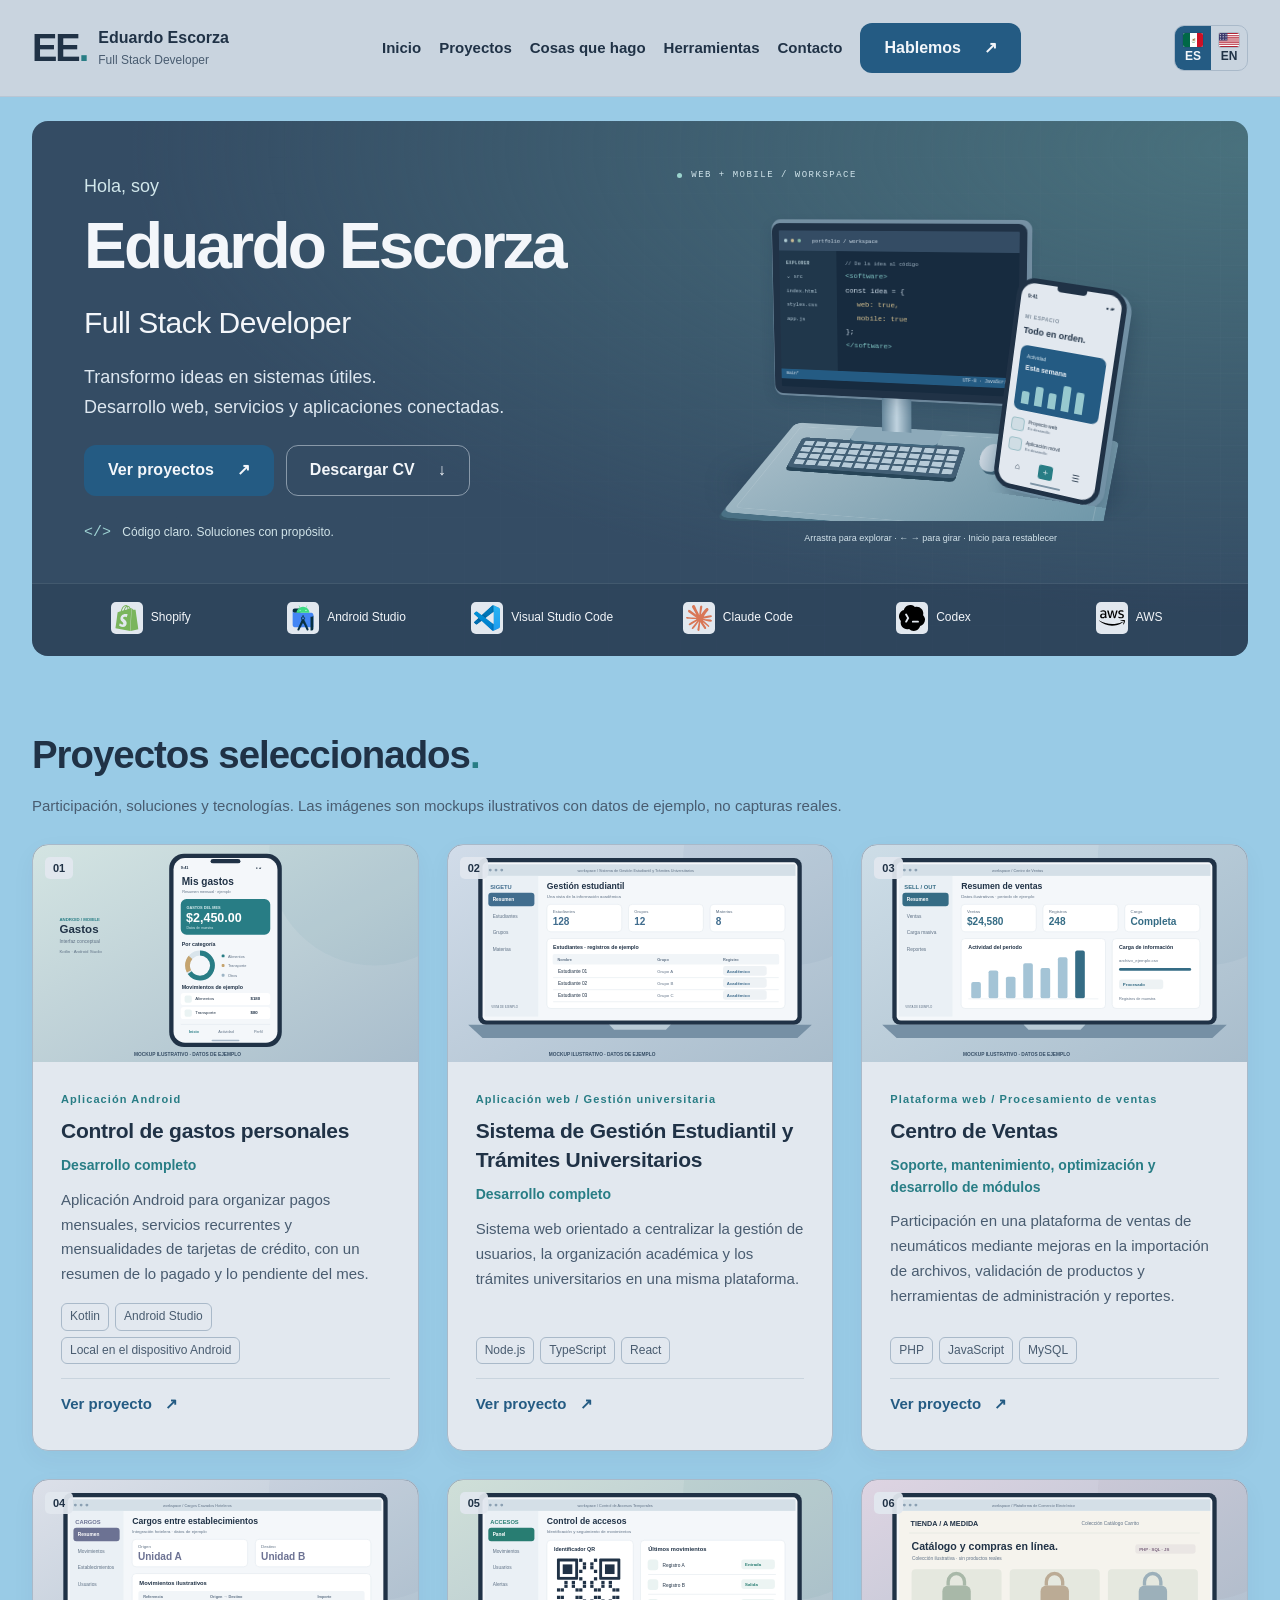
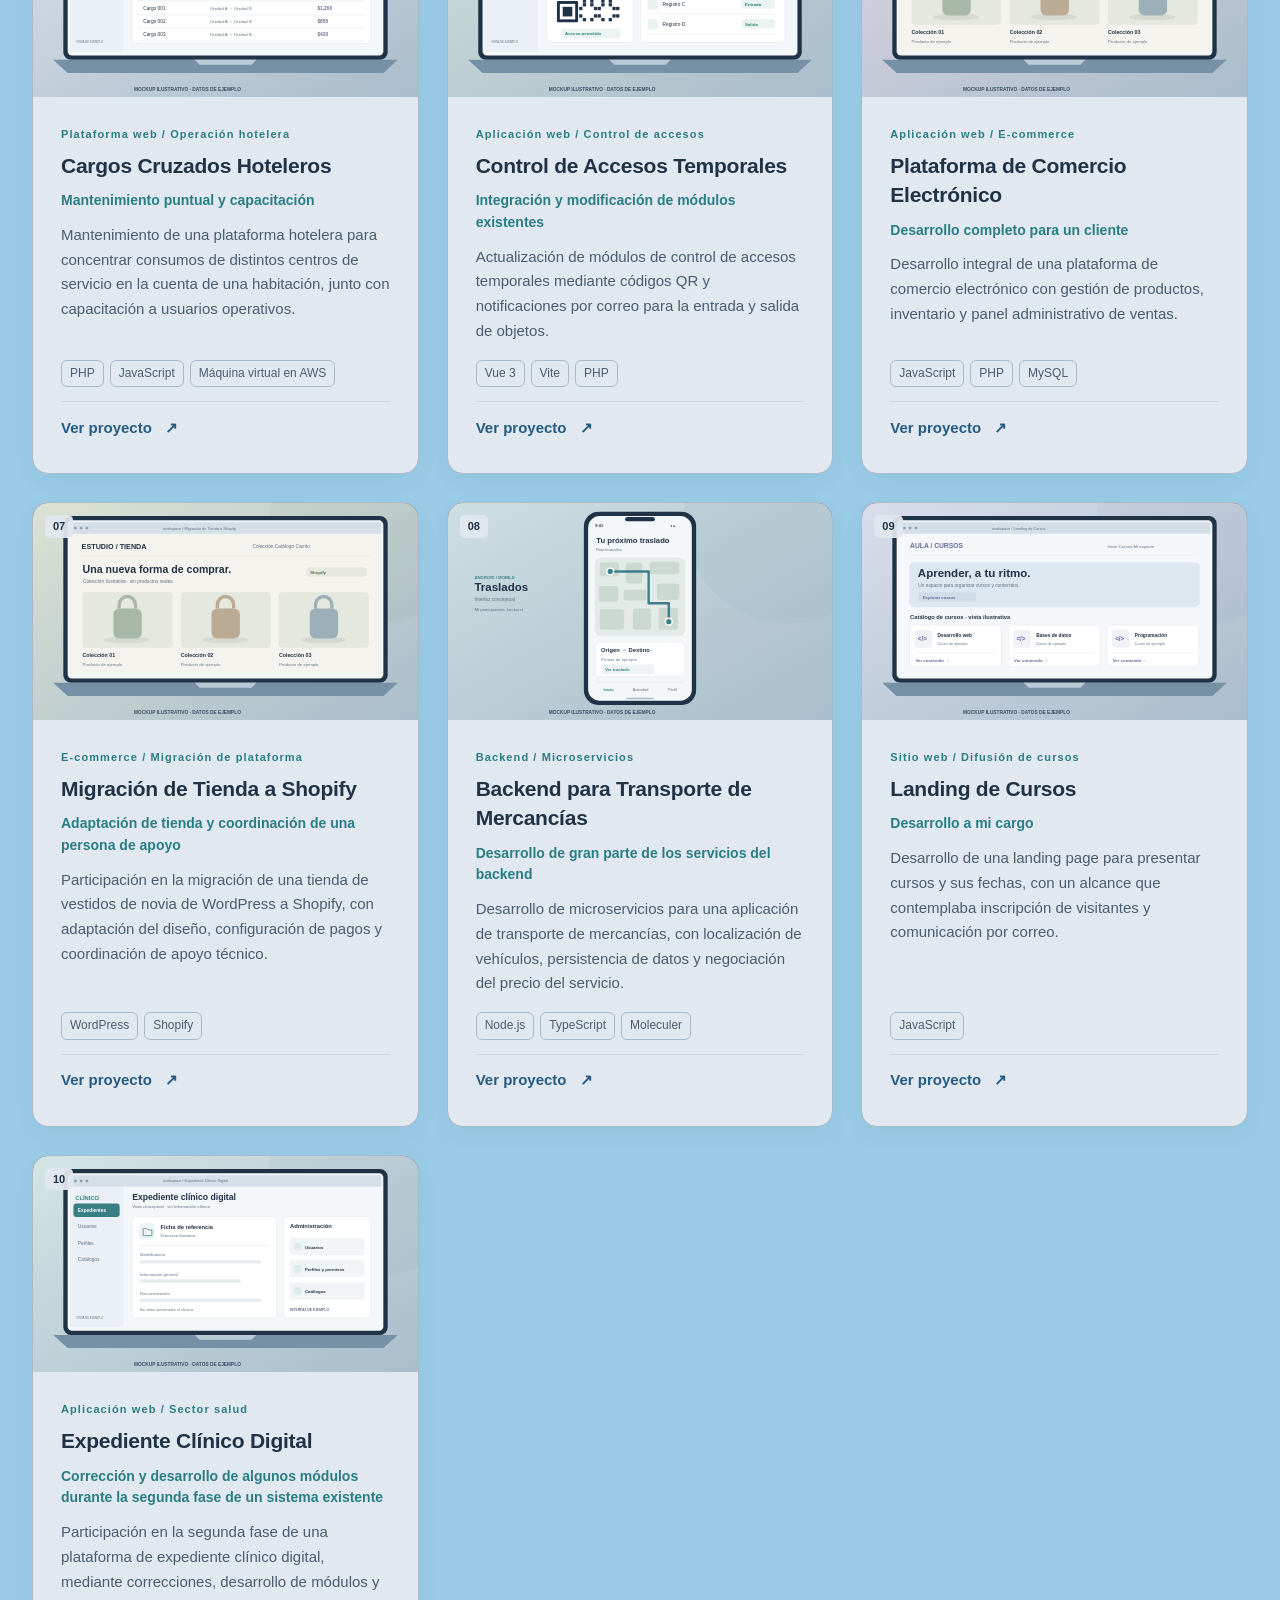
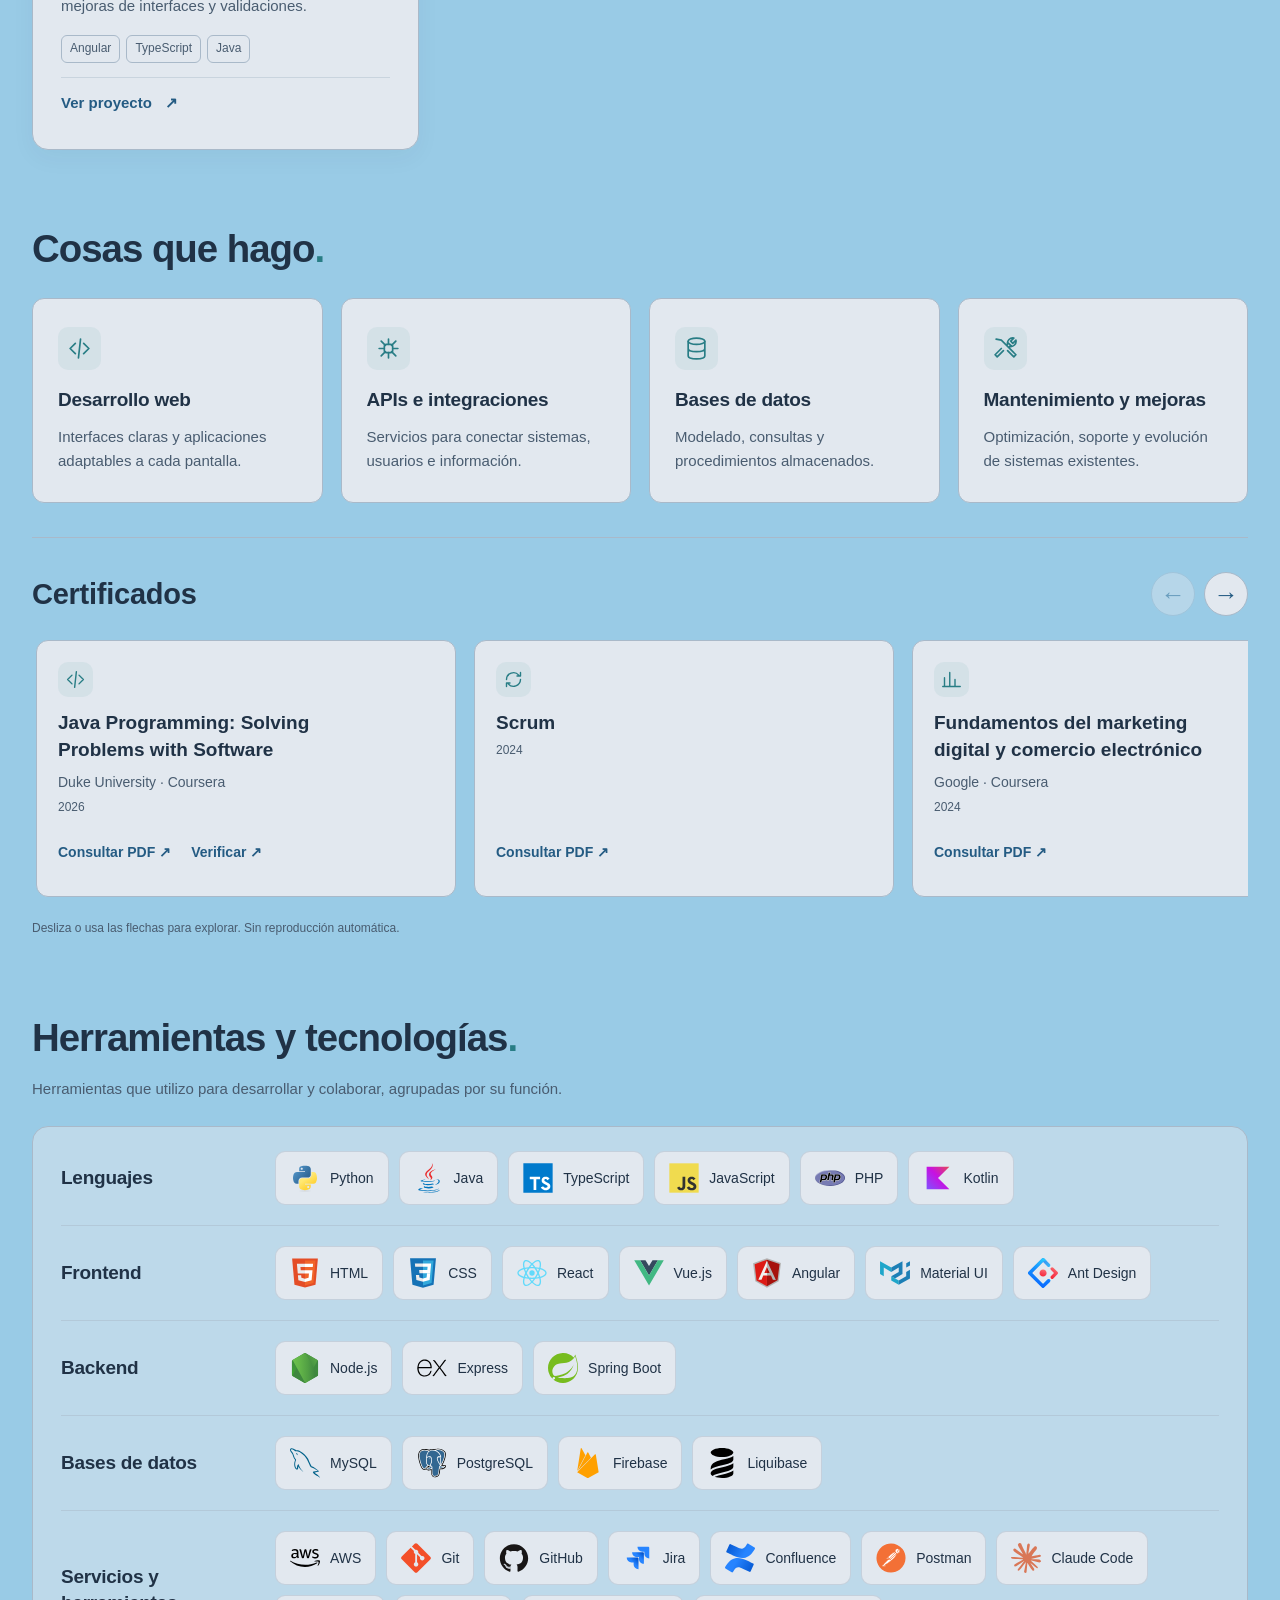
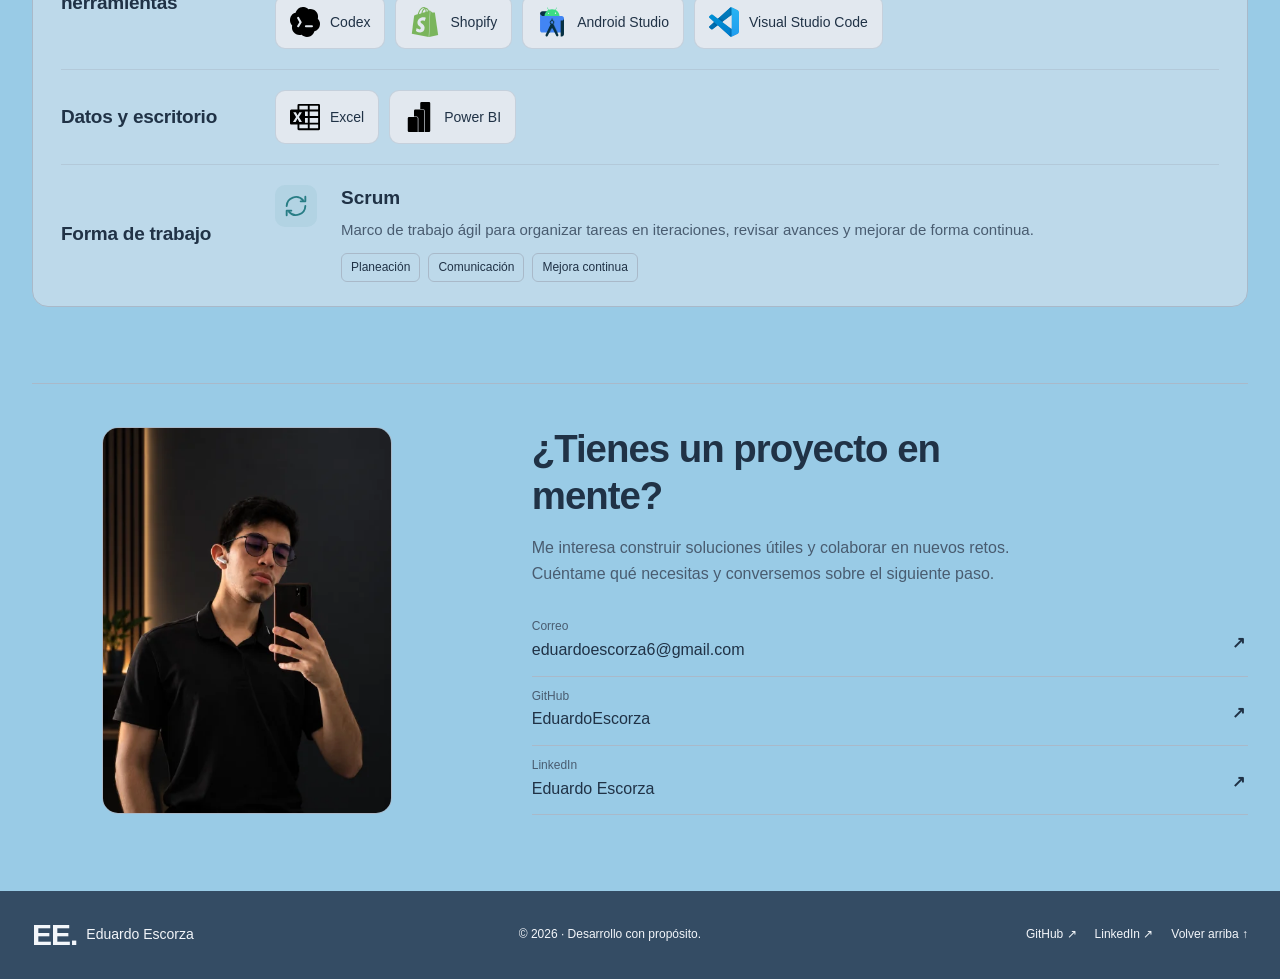
==== commit 2c87d7f1: "Portafolio V2.1 traslate to english" ====
--- a/index.html
+++ b/index.html
@@ -1,5 +1,5 @@
 <!doctype html>
-<!-- Generated by build_site.py -->
+<!-- Genero este archivo con build_site.py. -->
 <html lang="es">
 <head>
   <meta charset="utf-8" />
@@ -8,6 +8,7 @@
   <meta name="theme-color" content="#344C64" />
   <title>Full Stack Developer | Eduardo Escorza</title>
   <link rel="stylesheet" href="styles.css" />
+  <script type="application/json" id="translations">{"Saltar al contenido":"Skip to content","Abrir menú":"Open menu","Cerrar menú":"Close menu","Navegación principal":"Main navigation","Inicio":"Home","Proyectos":"Projects","Cosas que hago":"What I do","Herramientas":"Tools","Contacto":"Contact","Hablemos":"Let's talk","Idioma":"Language","Hola, soy":"Hi, I'm","Transformo ideas en sistemas útiles.":"I turn ideas into useful systems.","Desarrollo web, servicios y aplicaciones conectadas.":"Web development, services and connected applications.","Ver proyectos":"View projects","Descargar CV":"Download CV","Código claro. Soluciones con propósito.":"Clear code. Purposeful solutions.","Escena 3D de computadora y móvil. Arrastra con el ratón o usa las flechas para girar. Inicio restablece la vista.":"3D computer and mobile scene. Drag with the mouse or use arrow keys to rotate. Home resets the view.","// De la idea al código":"// From idea to code","MI ESPACIO":"MY SPACE","Todo en orden.":"Everything in order.","Actividad":"Activity","Esta semana":"This week","Proyecto web":"Web project","En desarrollo":"In development","Aplicación móvil":"Mobile application","Arrastra para explorar · ← → para girar · Inicio para restablecer":"Drag to explore · ← → to rotate · Home to reset","Proyectos seleccionados":"Selected projects","Aplicación Android":"Android application","Control de gastos personales":"Personal Expense Tracker","Desarrollo completo":"Full development","Aplicación Android para organizar pagos mensuales, servicios recurrentes y mensualidades de tarjetas de crédito, con un resumen de lo pagado y lo pendiente del mes.":"Android application for organizing monthly payments, recurring services and credit card installments, with a summary of paid and outstanding amounts for the month.","Local en el dispositivo Android":"Local storage on the Android device","Ver proyecto":"View project","Aplicación web / Gestión universitaria":"Web application / University management","Sistema de Gestión Estudiantil y Trámites Universitarios":"Student Management and University Procedures System","Sistema web orientado a centralizar la gestión de usuarios, la organización académica y los trámites universitarios en una misma plataforma.":"Web system designed to centralize user management, academic organization and university procedures in one platform.","Plataforma web / Procesamiento de ventas":"Web platform / Sales processing","Centro de Ventas":"Sales Center","Soporte, mantenimiento, optimización y desarrollo de módulos":"Support, maintenance, optimization and module development","Participación en una plataforma de ventas de neumáticos mediante mejoras en la importación de archivos, validación de productos y herramientas de administración y reportes.":"Contributed to a tire sales platform through improvements to file imports, product validation, administration tools and reporting.","Plataforma web / Operación hotelera":"Web platform / Hotel operations","Cargos Cruzados Hoteleros":"Hotel Cross Charges","Mantenimiento puntual y capacitación":"Targeted maintenance and training","Mantenimiento de una plataforma hotelera para concentrar consumos de distintos centros de servicio en la cuenta de una habitación, junto con capacitación a usuarios operativos.":"Maintained a hotel platform that consolidates charges from different service areas into a room account, and trained operational users.","Máquina virtual en AWS":"AWS virtual machine","Aplicación web / Control de accesos":"Web application / Access control","Control de Accesos Temporales":"Temporary Access Control","Integración y modificación de módulos existentes":"Integration and modification of existing modules","Actualización de módulos de control de accesos temporales mediante códigos QR y notificaciones por correo para la entrada y salida de objetos.":"Updated temporary access control modules using QR codes and email notifications for bringing items in and out.","Aplicación web / E-commerce":"Web application / E-commerce","Plataforma de Comercio Electrónico":"E-commerce Platform","Desarrollo completo para un cliente":"Full development for a client","Desarrollo integral de una plataforma de comercio electrónico con gestión de productos, inventario y panel administrativo de ventas.":"End-to-end development of an e-commerce platform with product management, inventory and a sales administration panel.","E-commerce / Migración de plataforma":"E-commerce / Platform migration","Migración de Tienda a Shopify":"Store Migration to Shopify","Adaptación de tienda y coordinación de una persona de apoyo":"Store adaptation and coordination of one supporting contributor","Participación en la migración de una tienda de vestidos de novia de WordPress a Shopify, con adaptación del diseño, configuración de pagos y coordinación de apoyo técnico.":"Contributed to migrating a bridal dress store from WordPress to Shopify, adapting the design, configuring payments and coordinating technical support.","Backend / Microservicios":"Backend / Microservices","Backend para Transporte de Mercancías":"Freight Transport Backend","Desarrollo de gran parte de los servicios del backend":"Development of a large portion of the backend services","Desarrollo de microservicios para una aplicación de transporte de mercancías, con localización de vehículos, persistencia de datos y negociación del precio del servicio.":"Developed microservices for a freight transport application with vehicle location, data persistence and service price negotiation.","Sitio web / Difusión de cursos":"Website / Course promotion","Landing de Cursos":"Course Landing Page","Desarrollo a mi cargo":"Development under my responsibility","Desarrollo de una landing page para presentar cursos y sus fechas, con un alcance que contemplaba inscripción de visitantes y comunicación por correo.":"Developed a landing page presenting courses and their dates, with a scope that included visitor registration and email communication.","Aplicación web / Sector salud":"Web application / Healthcare","Expediente Clínico Digital":"Digital Clinical Record","Corrección y desarrollo de algunos módulos durante la segunda fase de un sistema existente":"Fixes and development of selected modules during the second phase of an existing system","Participación en la segunda fase de una plataforma de expediente clínico digital, mediante correcciones, desarrollo de módulos y mejoras de interfaces y validaciones.":"Contributed to the second phase of a digital clinical record platform through fixes, module development and improvements to interfaces and validation.","Desarrollo web":"Web development","Interfaces claras y aplicaciones adaptables a cada pantalla.":"Clear interfaces and applications that adapt to every screen.","APIs e integraciones":"APIs and integrations","Servicios para conectar sistemas, usuarios e información.":"Services connecting systems, users and information.","Bases de datos":"Databases","Modelado, consultas y procedimientos almacenados.":"Data modeling, queries and stored procedures.","Mantenimiento y mejoras":"Maintenance and improvements","Optimización, soporte y evolución de sistemas existentes.":"Optimization, support and evolution of existing systems.","Certificados":"Certificates","Certificado anterior":"Previous certificate","Certificado siguiente":"Next certificate","carrusel":"carousel","Certificados. Usa las flechas izquierda y derecha para desplazarte.":"Certificates. Use the left and right arrow keys to scroll.","Consultar PDF ↗":"View PDF ↗","Verificar ↗":"Verify ↗","Fundamentos del marketing digital y comercio electrónico":"Foundations of Digital Marketing and E-commerce","Constancia de formación":"Training certificate","Desliza o usa las flechas para explorar. Sin reproducción automática.":"Swipe or use the arrows to explore. No autoplay.","Herramientas y tecnologías":"Tools and technologies","Herramientas que utilizo para desarrollar y colaborar, agrupadas por su función.":"Tools I use for development and collaboration, grouped by function.","Lenguajes":"Languages","Servicios y herramientas":"Services and tools","Datos y escritorio":"Data and desktop","Forma de trabajo":"How I work","Marco de trabajo ágil para organizar tareas en iteraciones, revisar avances y mejorar de forma continua.":"Agile framework for organizing tasks into iterations, reviewing progress and improving continuously.","Planeación":"Planning","Comunicación":"Communication","Mejora continua":"Continuous improvement","Retrato de Eduardo Escorza":"Portrait of Eduardo Escorza","¿Tienes un proyecto en mente?":"Have a project in mind?","Me interesa construir soluciones útiles y colaborar en nuevos retos. Cuéntame qué necesitas y conversemos sobre el siguiente paso.":"I'm interested in building useful solutions and collaborating on new challenges. Tell me what you need and let's discuss the next step.","Correo":"Email","· Desarrollo con propósito.":"· Development with purpose.","Enlaces del pie":"Footer links","Volver arriba ↑":"Back to top ↑","Portafolio de Eduardo Escorza. Desarrollo web, APIs y aplicaciones. Proyectos, herramientas y forma de trabajo.":"Eduardo Escorza's portfolio. Web development, APIs and applications. Projects, tools and how I work.","Mockup ilustrativo de Control de gastos personales; interfaz conceptual con datos de ejemplo":"Illustrative mockup of Personal Expense Tracker; conceptual interface with sample data","Ver proyecto: Control de gastos personales":"View project: Personal Expense Tracker","Mockup ilustrativo de Sistema de Gestión Estudiantil y Trámites Universitarios; interfaz conceptual con datos de ejemplo":"Illustrative mockup of Student Management and University Procedures System; conceptual interface with sample data","Ver proyecto: Sistema de Gestión Estudiantil y Trámites Universitarios":"View project: Student Management and University Procedures System","Mockup ilustrativo de Centro de Ventas; interfaz conceptual con datos de ejemplo":"Illustrative mockup of Sales Center; conceptual interface with sample data","Ver proyecto: Centro de Ventas":"View project: Sales Center","Mockup ilustrativo de Cargos Cruzados Hoteleros; interfaz conceptual con datos de ejemplo":"Illustrative mockup of Hotel Cross Charges; conceptual interface with sample data","Ver proyecto: Cargos Cruzados Hoteleros":"View project: Hotel Cross Charges","Mockup ilustrativo de Control de Accesos Temporales; interfaz conceptual con datos de ejemplo":"Illustrative mockup of Temporary Access Control; conceptual interface with sample data","Ver proyecto: Control de Accesos Temporales":"View project: Temporary Access Control","Mockup ilustrativo de Plataforma de Comercio Electrónico; interfaz conceptual con datos de ejemplo":"Illustrative mockup of E-commerce Platform; conceptual interface with sample data","Ver proyecto: Plataforma de Comercio Electrónico":"View project: E-commerce Platform","Mockup ilustrativo de Migración de Tienda a Shopify; interfaz conceptual con datos de ejemplo":"Illustrative mockup of Store Migration to Shopify; conceptual interface with sample data","Ver proyecto: Migración de Tienda a Shopify":"View project: Store Migration to Shopify","Mockup ilustrativo de Backend para Transporte de Mercancías; interfaz conceptual con datos de ejemplo":"Illustrative mockup of Freight Transport Backend; conceptual interface with sample data","Ver proyecto: Backend para Transporte de Mercancías":"View project: Freight Transport Backend","Mockup ilustrativo de Landing de Cursos; interfaz conceptual con datos de ejemplo":"Illustrative mockup of Course Landing Page; conceptual interface with sample data","Ver proyecto: Landing de Cursos":"View project: Course Landing Page","Ver proyecto: Expediente Clínico Digital":"View project: Digital Clinical Record","Mockup ilustrativo de Expediente Clínico Digital; interfaz conceptual con datos de ejemplo":"Illustrative mockup of Digital Clinical Record; conceptual interface with sample data"}</script>
   <script src="script.js" defer></script>
 </head>
 <body>
@@ -15,7 +16,7 @@
 <header class="nav"><div class="nav-inner container">
 <a class="logo" href="#inicio"><span class="monogram">EE<span>.</span></span><span>Eduardo Escorza<small>Full Stack Developer</small></span></a>
 <button class="burger" type="button" aria-label="Abrir menú" aria-controls="menu" aria-expanded="false"><span aria-hidden="true">☰</span></button>
-<nav id="menu" aria-label="Navegación principal"><a href="#inicio">Inicio</a><a href="#proyectos">Proyectos</a><a href="#hago">Cosas que hago</a><a href="#toolkit">Herramientas</a><a href="#contacto">Contacto</a><a class="btn nav-cta" href="#contacto">Hablemos <span aria-hidden="true">↗</span></a></nav>
+<nav id="menu" aria-label="Navegación principal"><a href="#inicio">Inicio</a><a href="#proyectos">Proyectos</a><a href="#hago">Cosas que hago</a><a href="#toolkit">Herramientas</a><a href="#contacto">Contacto</a><a class="btn nav-cta" href="#contacto">Hablemos <span aria-hidden="true">↗</span></a></nav><div class="language-switch" role="group" aria-label="Idioma"><button type="button" data-language="es" aria-pressed="true" lang="es" aria-label="Español"><img src="img/flags/mx.svg" alt="" width="20" height="14" aria-hidden="true" />ES</button><button type="button" data-language="en" aria-pressed="false" lang="en" aria-label="English"><img src="img/flags/us.svg" alt="" width="20" height="14" aria-hidden="true" />EN</button></div>
 </div></header>
 <main id="contenido">
 <section id="inicio" class="hero container" aria-labelledby="hero-title"><div class="hero-main"><div class="hero-in"><p class="hero-greeting">Hola, soy</p><h1 id="hero-title">Eduardo Escorza</h1><p class="hero-role">Full Stack Developer</p><p class="lead">Transformo ideas en sistemas útiles.<br /> Desarrollo web, servicios y aplicaciones conectadas.</p><div class="cta"><a class="btn" href="#proyectos">Ver proyectos <span aria-hidden="true">↗</span></a><a class="btn alt" href="docs/CV_Eduardo_Escorza_Developer.pdf" target="_blank" rel="noopener">Descargar CV <span aria-hidden="true">↓</span></a></div><p class="hero-note"><span aria-hidden="true">&lt;/&gt;</span> Código claro. Soluciones con propósito.</p></div><div class="hero-visual">
@@ -38,11 +39,11 @@
   </div></div>
 </div>
 <p id="scene-help" class="scene-hint">Arrastra para explorar · ← → para girar · Inicio para restablecer</p>
-</div></div><div class="tool-strip"><p>HERRAMIENTAS QUE UTILIZO</p><ul><li class="tool"><img src="img/logos/shopify.svg" alt="" width="32" height="32" loading="eager" /><span>Shopify</span></li><li class="tool"><img src="img/logos/androidstudio.svg" alt="" width="32" height="32" loading="eager" /><span>Android Studio</span></li><li class="tool"><img src="img/logos/vscode.svg" alt="" width="32" height="32" loading="eager" /><span>Visual Studio Code</span></li><li class="tool"><img src="img/logos/claude.svg" alt="" width="32" height="32" loading="eager" /><span>Claude Code</span></li><li class="tool"><img src="img/logos/codex.svg" alt="" width="32" height="32" loading="eager" /><span>Codex</span></li><li class="tool"><img src="img/logos/aws.svg" alt="" width="32" height="32" loading="eager" /><span>AWS</span></li></ul></div></section>
-<section id="proyectos" class="sec container"><div class="section-heading"><h2>Proyectos seleccionados<span>.</span></h2></div><p class="section-note">Participación, soluciones y tecnologías. Las imágenes son mockups ilustrativos con datos de ejemplo, no capturas reales.</p><div class="grid"><article class="project"><a class="project-image" href="proyectos/gestor-de-gastos.html" tabindex="-1" aria-hidden="true"><img src="img/proyectos/gestor-de-gastos.svg" alt="Mockup ilustrativo de Control de gastos personales; interfaz conceptual con datos de ejemplo" width="800" height="450" loading="lazy" /><span class="project-index">01</span></a><div class="project-body"><p class="eyebrow project-category">Aplicación Android</p><h3>Control de gastos personales</h3><p class="project-role">Desarrollo completo</p><p class="project-description">Aplicación Android para organizar pagos mensuales, servicios recurrentes y mensualidades de tarjetas de crédito, con un resumen de lo pagado y lo pendiente del mes.</p><ul class="chips"><li>Kotlin</li><li>Android Studio</li><li>Local en el dispositivo Android</li></ul><a class="text-link" href="proyectos/gestor-de-gastos.html" aria-label="Ver proyecto: Control de gastos personales">Ver proyecto <span aria-hidden="true">↗</span></a></div></article><article class="project"><a class="project-image" href="proyectos/sigetu.html" tabindex="-1" aria-hidden="true"><img src="img/proyectos/sigetu.svg" alt="Mockup ilustrativo de Sistema de Gestión Estudiantil y Trámites Universitarios; interfaz conceptual con datos de ejemplo" width="800" height="450" loading="lazy" /><span class="project-index">02</span></a><div class="project-body"><p class="eyebrow project-category">Aplicación web / Gestión universitaria</p><h3>Sistema de Gestión Estudiantil y Trámites Universitarios</h3><p class="project-role">Desarrollo completo</p><p class="project-description">Sistema web orientado a centralizar la gestión de usuarios, la organización académica y los trámites universitarios en una misma plataforma.</p><ul class="chips"><li>Node.js</li><li>TypeScript</li><li>React</li></ul><a class="text-link" href="proyectos/sigetu.html" aria-label="Ver proyecto: Sistema de Gestión Estudiantil y Trámites Universitarios">Ver proyecto <span aria-hidden="true">↗</span></a></div></article><article class="project"><a class="project-image" href="proyectos/sistema-de-ventas.html" tabindex="-1" aria-hidden="true"><img src="img/proyectos/sistema-de-ventas.svg" alt="Mockup ilustrativo de Centro de Ventas; interfaz conceptual con datos de ejemplo" width="800" height="450" loading="lazy" /><span class="project-index">03</span></a><div class="project-body"><p class="eyebrow project-category">Plataforma web / Procesamiento de ventas</p><h3>Centro de Ventas</h3><p class="project-role">Soporte, mantenimiento, optimización y desarrollo de módulos</p><p class="project-description">Participación en una plataforma de ventas de neumáticos mediante mejoras en la importación de archivos, validación de productos y herramientas de administración y reportes.</p><ul class="chips"><li>PHP</li><li>JavaScript</li><li>MySQL</li></ul><a class="text-link" href="proyectos/sistema-de-ventas.html" aria-label="Ver proyecto: Centro de Ventas">Ver proyecto <span aria-hidden="true">↗</span></a></div></article><article class="project"><a class="project-image" href="proyectos/sistema-de-cargos-cruzados.html" tabindex="-1" aria-hidden="true"><img src="img/proyectos/sistema-de-cargos-cruzados.svg" alt="Mockup ilustrativo de Cargos Cruzados Hoteleros; interfaz conceptual con datos de ejemplo" width="800" height="450" loading="lazy" /><span class="project-index">04</span></a><div class="project-body"><p class="eyebrow project-category">Plataforma web / Operación hotelera</p><h3>Cargos Cruzados Hoteleros</h3><p class="project-role">Mantenimiento puntual y capacitación</p><p class="project-description">Mantenimiento de una plataforma hotelera para concentrar consumos de distintos centros de servicio en la cuenta de una habitación, junto con capacitación a usuarios operativos.</p><ul class="chips"><li>PHP</li><li>JavaScript</li><li>Máquina virtual en AWS</li></ul><a class="text-link" href="proyectos/sistema-de-cargos-cruzados.html" aria-label="Ver proyecto: Cargos Cruzados Hoteleros">Ver proyecto <span aria-hidden="true">↗</span></a></div></article><article class="project"><a class="project-image" href="proyectos/sistema-de-control-de-accesos.html" tabindex="-1" aria-hidden="true"><img src="img/proyectos/sistema-de-control-de-accesos.svg" alt="Mockup ilustrativo de Control de Accesos Temporales; interfaz conceptual con datos de ejemplo" width="800" height="450" loading="lazy" /><span class="project-index">05</span></a><div class="project-body"><p class="eyebrow project-category">Aplicación web / Control de accesos</p><h3>Control de Accesos Temporales</h3><p class="project-role">Integración y modificación de módulos existentes</p><p class="project-description">Actualización de módulos de control de accesos temporales mediante códigos QR y notificaciones por correo para la entrada y salida de objetos.</p><ul class="chips"><li>Vue 3</li><li>Vite</li><li>PHP</li></ul><a class="text-link" href="proyectos/sistema-de-control-de-accesos.html" aria-label="Ver proyecto: Control de Accesos Temporales">Ver proyecto <span aria-hidden="true">↗</span></a></div></article><article class="project"><a class="project-image" href="proyectos/tienda-en-linea-a-medida.html" tabindex="-1" aria-hidden="true"><img src="img/proyectos/tienda-en-linea-a-medida.svg" alt="Mockup ilustrativo de Plataforma de Comercio Electrónico; interfaz conceptual con datos de ejemplo" width="800" height="450" loading="lazy" /><span class="project-index">06</span></a><div class="project-body"><p class="eyebrow project-category">Aplicación web / E-commerce</p><h3>Plataforma de Comercio Electrónico</h3><p class="project-role">Desarrollo completo para un cliente</p><p class="project-description">Desarrollo integral de una plataforma de comercio electrónico con gestión de productos, inventario y panel administrativo de ventas.</p><ul class="chips"><li>JavaScript</li><li>PHP</li><li>MySQL</li></ul><a class="text-link" href="proyectos/tienda-en-linea-a-medida.html" aria-label="Ver proyecto: Plataforma de Comercio Electrónico">Ver proyecto <span aria-hidden="true">↗</span></a></div></article><article class="project"><a class="project-image" href="proyectos/migracion-de-tienda-a-shopify.html" tabindex="-1" aria-hidden="true"><img src="img/proyectos/migracion-de-tienda-a-shopify.svg" alt="Mockup ilustrativo de Migración de Tienda a Shopify; interfaz conceptual con datos de ejemplo" width="800" height="450" loading="lazy" /><span class="project-index">07</span></a><div class="project-body"><p class="eyebrow project-category">E-commerce / Migración de plataforma</p><h3>Migración de Tienda a Shopify</h3><p class="project-role">Adaptación de tienda y coordinación de una persona de apoyo</p><p class="project-description">Participación en la migración de una tienda de vestidos de novia de WordPress a Shopify, con adaptación del diseño, configuración de pagos y coordinación de apoyo técnico.</p><ul class="chips"><li>WordPress</li><li>Shopify</li></ul><a class="text-link" href="proyectos/migracion-de-tienda-a-shopify.html" aria-label="Ver proyecto: Migración de Tienda a Shopify">Ver proyecto <span aria-hidden="true">↗</span></a></div></article><article class="project"><a class="project-image" href="proyectos/app-movil-de-traslados.html" tabindex="-1" aria-hidden="true"><img src="img/proyectos/app-movil-de-traslados.svg" alt="Mockup ilustrativo de Backend para Transporte de Mercancías; interfaz conceptual con datos de ejemplo" width="800" height="450" loading="lazy" /><span class="project-index">08</span></a><div class="project-body"><p class="eyebrow project-category">Backend / Microservicios</p><h3>Backend para Transporte de Mercancías</h3><p class="project-role">Desarrollo de gran parte de los servicios del backend</p><p class="project-description">Desarrollo de microservicios para una aplicación de transporte de mercancías, con localización de vehículos, persistencia de datos y negociación del precio del servicio.</p><ul class="chips"><li>Node.js</li><li>TypeScript</li><li>Moleculer</li></ul><a class="text-link" href="proyectos/app-movil-de-traslados.html" aria-label="Ver proyecto: Backend para Transporte de Mercancías">Ver proyecto <span aria-hidden="true">↗</span></a></div></article><article class="project"><a class="project-image" href="proyectos/landing-page-y-gestion-de-cursos.html" tabindex="-1" aria-hidden="true"><img src="img/proyectos/landing-page-y-gestion-de-cursos.svg" alt="Mockup ilustrativo de Landing de Cursos; interfaz conceptual con datos de ejemplo" width="800" height="450" loading="lazy" /><span class="project-index">09</span></a><div class="project-body"><p class="eyebrow project-category">Sitio web / Difusión de cursos</p><h3>Landing de Cursos</h3><p class="project-role">Desarrollo a mi cargo</p><p class="project-description">Desarrollo de una landing page para presentar cursos y sus fechas, con un alcance que contemplaba inscripción de visitantes y comunicación por correo.</p><ul class="chips"><li>JavaScript</li></ul><a class="text-link" href="proyectos/landing-page-y-gestion-de-cursos.html" aria-label="Ver proyecto: Landing de Cursos">Ver proyecto <span aria-hidden="true">↗</span></a></div></article></div></section>
+</div></div><div class="tool-strip"><ul><li class="tool"><img src="img/logos/shopify.svg" alt="" width="32" height="32" loading="eager" /><span>Shopify</span></li><li class="tool"><img src="img/logos/androidstudio.svg" alt="" width="32" height="32" loading="eager" /><span>Android Studio</span></li><li class="tool"><img src="img/logos/vscode.svg" alt="" width="32" height="32" loading="eager" /><span>Visual Studio Code</span></li><li class="tool"><img src="img/logos/claude.svg" alt="" width="32" height="32" loading="eager" /><span>Claude Code</span></li><li class="tool"><img src="img/logos/codex.svg" alt="" width="32" height="32" loading="eager" /><span>Codex</span></li><li class="tool"><img src="img/logos/aws.svg" alt="" width="32" height="32" loading="eager" /><span>AWS</span></li></ul></div></section>
+<section id="proyectos" class="sec container"><div class="section-heading"><h2>Proyectos seleccionados<span>.</span></h2></div><p class="section-note">Participación, soluciones y tecnologías. Las imágenes son mockups ilustrativos con datos de ejemplo, no capturas reales.</p><div class="grid"><article class="project"><a class="project-image" href="proyectos/gestor-de-gastos.html" tabindex="-1" aria-hidden="true"><img src="img/proyectos/gestor-de-gastos.svg" alt="Mockup ilustrativo de Control de gastos personales; interfaz conceptual con datos de ejemplo" width="800" height="450" loading="lazy" /><span class="project-index">01</span></a><div class="project-body"><p class="eyebrow project-category">Aplicación Android</p><h3>Control de gastos personales</h3><p class="project-role">Desarrollo completo</p><p class="project-description">Aplicación Android para organizar pagos mensuales, servicios recurrentes y mensualidades de tarjetas de crédito, con un resumen de lo pagado y lo pendiente del mes.</p><ul class="chips"><li>Kotlin</li><li>Android Studio</li><li>Local en el dispositivo Android</li></ul><a class="text-link" href="proyectos/gestor-de-gastos.html" aria-label="Ver proyecto: Control de gastos personales">Ver proyecto <span aria-hidden="true">↗</span></a></div></article><article class="project"><a class="project-image" href="proyectos/sigetu.html" tabindex="-1" aria-hidden="true"><img src="img/proyectos/sigetu.svg" alt="Mockup ilustrativo de Sistema de Gestión Estudiantil y Trámites Universitarios; interfaz conceptual con datos de ejemplo" width="800" height="450" loading="lazy" /><span class="project-index">02</span></a><div class="project-body"><p class="eyebrow project-category">Aplicación web / Gestión universitaria</p><h3>Sistema de Gestión Estudiantil y Trámites Universitarios</h3><p class="project-role">Desarrollo completo</p><p class="project-description">Sistema web orientado a centralizar la gestión de usuarios, la organización académica y los trámites universitarios en una misma plataforma.</p><ul class="chips"><li>Node.js</li><li>TypeScript</li><li>React</li></ul><a class="text-link" href="proyectos/sigetu.html" aria-label="Ver proyecto: Sistema de Gestión Estudiantil y Trámites Universitarios">Ver proyecto <span aria-hidden="true">↗</span></a></div></article><article class="project"><a class="project-image" href="proyectos/sistema-de-ventas.html" tabindex="-1" aria-hidden="true"><img src="img/proyectos/sistema-de-ventas.svg" alt="Mockup ilustrativo de Centro de Ventas; interfaz conceptual con datos de ejemplo" width="800" height="450" loading="lazy" /><span class="project-index">03</span></a><div class="project-body"><p class="eyebrow project-category">Plataforma web / Procesamiento de ventas</p><h3>Centro de Ventas</h3><p class="project-role">Soporte, mantenimiento, optimización y desarrollo de módulos</p><p class="project-description">Participación en una plataforma de ventas de neumáticos mediante mejoras en la importación de archivos, validación de productos y herramientas de administración y reportes.</p><ul class="chips"><li>PHP</li><li>JavaScript</li><li>MySQL</li></ul><a class="text-link" href="proyectos/sistema-de-ventas.html" aria-label="Ver proyecto: Centro de Ventas">Ver proyecto <span aria-hidden="true">↗</span></a></div></article><article class="project"><a class="project-image" href="proyectos/sistema-de-cargos-cruzados.html" tabindex="-1" aria-hidden="true"><img src="img/proyectos/sistema-de-cargos-cruzados.svg" alt="Mockup ilustrativo de Cargos Cruzados Hoteleros; interfaz conceptual con datos de ejemplo" width="800" height="450" loading="lazy" /><span class="project-index">04</span></a><div class="project-body"><p class="eyebrow project-category">Plataforma web / Operación hotelera</p><h3>Cargos Cruzados Hoteleros</h3><p class="project-role">Mantenimiento puntual y capacitación</p><p class="project-description">Mantenimiento de una plataforma hotelera para concentrar consumos de distintos centros de servicio en la cuenta de una habitación, junto con capacitación a usuarios operativos.</p><ul class="chips"><li>PHP</li><li>JavaScript</li><li>Máquina virtual en AWS</li></ul><a class="text-link" href="proyectos/sistema-de-cargos-cruzados.html" aria-label="Ver proyecto: Cargos Cruzados Hoteleros">Ver proyecto <span aria-hidden="true">↗</span></a></div></article><article class="project"><a class="project-image" href="proyectos/sistema-de-control-de-accesos.html" tabindex="-1" aria-hidden="true"><img src="img/proyectos/sistema-de-control-de-accesos.svg" alt="Mockup ilustrativo de Control de Accesos Temporales; interfaz conceptual con datos de ejemplo" width="800" height="450" loading="lazy" /><span class="project-index">05</span></a><div class="project-body"><p class="eyebrow project-category">Aplicación web / Control de accesos</p><h3>Control de Accesos Temporales</h3><p class="project-role">Integración y modificación de módulos existentes</p><p class="project-description">Actualización de módulos de control de accesos temporales mediante códigos QR y notificaciones por correo para la entrada y salida de objetos.</p><ul class="chips"><li>Vue 3</li><li>Vite</li><li>PHP</li></ul><a class="text-link" href="proyectos/sistema-de-control-de-accesos.html" aria-label="Ver proyecto: Control de Accesos Temporales">Ver proyecto <span aria-hidden="true">↗</span></a></div></article><article class="project"><a class="project-image" href="proyectos/tienda-en-linea-a-medida.html" tabindex="-1" aria-hidden="true"><img src="img/proyectos/tienda-en-linea-a-medida.svg" alt="Mockup ilustrativo de Plataforma de Comercio Electrónico; interfaz conceptual con datos de ejemplo" width="800" height="450" loading="lazy" /><span class="project-index">06</span></a><div class="project-body"><p class="eyebrow project-category">Aplicación web / E-commerce</p><h3>Plataforma de Comercio Electrónico</h3><p class="project-role">Desarrollo completo para un cliente</p><p class="project-description">Desarrollo integral de una plataforma de comercio electrónico con gestión de productos, inventario y panel administrativo de ventas.</p><ul class="chips"><li>JavaScript</li><li>PHP</li><li>MySQL</li></ul><a class="text-link" href="proyectos/tienda-en-linea-a-medida.html" aria-label="Ver proyecto: Plataforma de Comercio Electrónico">Ver proyecto <span aria-hidden="true">↗</span></a></div></article><article class="project"><a class="project-image" href="proyectos/migracion-de-tienda-a-shopify.html" tabindex="-1" aria-hidden="true"><img src="img/proyectos/migracion-de-tienda-a-shopify.svg" alt="Mockup ilustrativo de Migración de Tienda a Shopify; interfaz conceptual con datos de ejemplo" width="800" height="450" loading="lazy" /><span class="project-index">07</span></a><div class="project-body"><p class="eyebrow project-category">E-commerce / Migración de plataforma</p><h3>Migración de Tienda a Shopify</h3><p class="project-role">Adaptación de tienda y coordinación de una persona de apoyo</p><p class="project-description">Participación en la migración de una tienda de vestidos de novia de WordPress a Shopify, con adaptación del diseño, configuración de pagos y coordinación de apoyo técnico.</p><ul class="chips"><li>WordPress</li><li>Shopify</li></ul><a class="text-link" href="proyectos/migracion-de-tienda-a-shopify.html" aria-label="Ver proyecto: Migración de Tienda a Shopify">Ver proyecto <span aria-hidden="true">↗</span></a></div></article><article class="project"><a class="project-image" href="proyectos/app-movil-de-traslados.html" tabindex="-1" aria-hidden="true"><img src="img/proyectos/app-movil-de-traslados.svg" alt="Mockup ilustrativo de Backend para Transporte de Mercancías; interfaz conceptual con datos de ejemplo" width="800" height="450" loading="lazy" /><span class="project-index">08</span></a><div class="project-body"><p class="eyebrow project-category">Backend / Microservicios</p><h3>Backend para Transporte de Mercancías</h3><p class="project-role">Desarrollo de gran parte de los servicios del backend</p><p class="project-description">Desarrollo de microservicios para una aplicación de transporte de mercancías, con localización de vehículos, persistencia de datos y negociación del precio del servicio.</p><ul class="chips"><li>Node.js</li><li>TypeScript</li><li>Moleculer</li></ul><a class="text-link" href="proyectos/app-movil-de-traslados.html" aria-label="Ver proyecto: Backend para Transporte de Mercancías">Ver proyecto <span aria-hidden="true">↗</span></a></div></article><article class="project"><a class="project-image" href="proyectos/landing-page-y-gestion-de-cursos.html" tabindex="-1" aria-hidden="true"><img src="img/proyectos/landing-page-y-gestion-de-cursos.svg" alt="Mockup ilustrativo de Landing de Cursos; interfaz conceptual con datos de ejemplo" width="800" height="450" loading="lazy" /><span class="project-index">09</span></a><div class="project-body"><p class="eyebrow project-category">Sitio web / Difusión de cursos</p><h3>Landing de Cursos</h3><p class="project-role">Desarrollo a mi cargo</p><p class="project-description">Desarrollo de una landing page para presentar cursos y sus fechas, con un alcance que contemplaba inscripción de visitantes y comunicación por correo.</p><ul class="chips"><li>JavaScript</li></ul><a class="text-link" href="proyectos/landing-page-y-gestion-de-cursos.html" aria-label="Ver proyecto: Landing de Cursos">Ver proyecto <span aria-hidden="true">↗</span></a></div></article><article class="project"><a class="project-image" href="proyectos/expediente-clinico.html" tabindex="-1" aria-hidden="true"><img src="img/proyectos/expediente-clinico.svg" alt="Mockup ilustrativo de Expediente Clínico Digital; interfaz conceptual con datos de ejemplo" width="800" height="450" loading="lazy" /><span class="project-index">10</span></a><div class="project-body"><p class="eyebrow project-category">Aplicación web / Sector salud</p><h3>Expediente Clínico Digital</h3><p class="project-role">Corrección y desarrollo de algunos módulos durante la segunda fase de un sistema existente</p><p class="project-description">Participación en la segunda fase de una plataforma de expediente clínico digital, mediante correcciones, desarrollo de módulos y mejoras de interfaces y validaciones.</p><ul class="chips"><li>Angular</li><li>TypeScript</li><li>Java</li></ul><a class="text-link" href="proyectos/expediente-clinico.html" aria-label="Ver proyecto: Expediente Clínico Digital">Ver proyecto <span aria-hidden="true">↗</span></a></div></article></div></section>
 <section id="hago" class="sec container"><div class="section-heading"><h2>Cosas que hago<span>.</span></h2></div><div class="services-grid"><article class="mini"><span class="service-icon"><svg viewBox="0 0 24 24" fill="none" stroke="currentColor" stroke-width="1.6" stroke-linecap="round" stroke-linejoin="round" aria-hidden="true"><path d="m8 7-5 5 5 5m8-10 5 5-5 5m-3-14-2 18"/></svg></span><h3>Desarrollo web</h3><p>Interfaces claras y aplicaciones adaptables a cada pantalla.</p></article><article class="mini"><span class="service-icon"><svg viewBox="0 0 24 24" fill="none" stroke="currentColor" stroke-width="1.6" stroke-linecap="round" stroke-linejoin="round" aria-hidden="true"><rect x="8" y="8" width="8" height="8" rx="2"/><path d="M12 3v5m0 8v5M3 12h5m8 0h5M5 5l4 4m6 6 4 4M19 5l-4 4M9 15l-4 4"/></svg></span><h3>APIs e integraciones</h3><p>Servicios para conectar sistemas, usuarios e información.</p></article><article class="mini"><span class="service-icon"><svg viewBox="0 0 24 24" fill="none" stroke="currentColor" stroke-width="1.6" stroke-linecap="round" stroke-linejoin="round" aria-hidden="true"><ellipse cx="12" cy="5" rx="8" ry="3"/><path d="M4 5v14c0 4 16 4 16 0V5M4 12c0 4 16 4 16 0"/></svg></span><h3>Bases de datos</h3><p>Modelado, consultas y procedimientos almacenados.</p></article><article class="mini"><span class="service-icon"><svg viewBox="0 0 24 24" fill="none" stroke="currentColor" stroke-width="1.6" stroke-linecap="round" stroke-linejoin="round" aria-hidden="true"><path d="m14 6 4 4m-8 4-6 6-2-2 6-6m6 2 6 6 2-2-6-6M3 3l5 1 12 12M14 8a5 5 0 0 1 6-6l-3 3 2 2 3-3a5 5 0 0 1-6 6"/></svg></span><h3>Mantenimiento y mejoras</h3><p>Optimización, soporte y evolución de sistemas existentes.</p></article></div><div id="certificados" class="certificates" aria-labelledby="cert-title"><div class="cert-heading"><div><h3 id="cert-title">Certificados</h3></div><div class="carousel-controls"><button class="nav-btn" type="button" data-dir="-1" aria-label="Certificado anterior" aria-controls="certificate-track">←</button><button class="nav-btn" type="button" data-dir="1" aria-label="Certificado siguiente" aria-controls="certificate-track">→</button></div></div><div id="certificate-track" class="track" tabindex="0" role="region" aria-roledescription="carrusel" aria-label="Certificados. Usa las flechas izquierda y derecha para desplazarte."><article class="cert"><span class="service-icon"><svg viewBox="0 0 24 24" fill="none" stroke="currentColor" stroke-width="1.6" stroke-linecap="round" stroke-linejoin="round" aria-hidden="true"><path d="m8 7-5 5 5 5m8-10 5 5-5 5m-3-14-2 18"/></svg></span><h4>Java Programming: Solving Problems with Software</h4><p>Duke University · Coursera</p><time datetime="2026-08-08">2026</time><div class="cert-links"><a class="text-link" href="docs/Certificado_Java.pdf" target="_blank" rel="noopener">Consultar PDF ↗</a><a class="text-link" href="https://coursera.org/verify/QPT4PYG082I6" target="_blank" rel="noopener">Verificar ↗</a></div></article><article class="cert"><span class="service-icon"><svg viewBox="0 0 24 24" fill="none" stroke="currentColor" stroke-width="1.6" stroke-linecap="round" stroke-linejoin="round" aria-hidden="true"><path d="M4 12a8 8 0 0 1 14-5m2-3v4h-4m4 4a8 8 0 0 1-14 5m-2 3v-4h4"/></svg></span><h4>Scrum</h4><time datetime="2024-05-08">2024</time><div class="cert-links"><a class="text-link" href="docs/Certificado_Scrum.pdf" target="_blank" rel="noopener">Consultar PDF ↗</a></div></article><article class="cert"><span class="service-icon"><svg viewBox="0 0 24 24" fill="none" stroke="currentColor" stroke-width="1.6" stroke-linecap="round" stroke-linejoin="round" aria-hidden="true"><path d="M4 20V10m6 10V4m6 16v-8m6 8H2"/></svg></span><h4>Fundamentos del marketing digital y comercio electrónico</h4><p>Google · Coursera</p><time datetime="2024-03-16">2024</time><div class="cert-links"><a class="text-link" href="docs/Certificado_marketing.pdf" target="_blank" rel="noopener">Consultar PDF ↗</a></div></article><article class="cert"><span class="service-icon"><svg viewBox="0 0 24 24" fill="none" stroke="currentColor" stroke-width="1.6" stroke-linecap="round" stroke-linejoin="round" aria-hidden="true"><rect x="8" y="2" width="8" height="6" rx="1"/><rect x="2" y="16" width="7" height="5" rx="1"/><rect x="15" y="16" width="7" height="5" rx="1"/><path d="M12 8v4m-7 4v-4h14v4"/></svg></span><h4>Cisco</h4><p>Cisco Networking Academy</p><time datetime="2024">2024</time><p>Constancia de formación</p><div class="cert-links"><a class="text-link" href="docs/CertificadoNetAcad_Learning.pdf" target="_blank" rel="noopener">Consultar PDF ↗</a></div></article><article class="cert"><span class="service-icon"><svg viewBox="0 0 24 24" fill="none" stroke="currentColor" stroke-width="1.6" stroke-linecap="round" stroke-linejoin="round" aria-hidden="true"><rect x="3" y="4" width="18" height="16" rx="3"/><path d="m7 9 3 3-3 3m6 0h4"/></svg></span><h4>NDG Linux Essentials</h4><p>NDG · Cisco Networking Academy</p><time datetime="2021-08-12">2021</time><div class="cert-links"><a class="text-link" href="docs/Certificado_Linux.pdf" target="_blank" rel="noopener">Consultar PDF ↗</a></div></article><article class="cert"><span class="service-icon"><svg viewBox="0 0 24 24" fill="none" stroke="currentColor" stroke-width="1.6" stroke-linecap="round" stroke-linejoin="round" aria-hidden="true"><rect x="7" y="7" width="10" height="10" rx="2"/><path d="M9 3v4m6-4v4M9 17v4m6-4v4M3 9h4m-4 6h4M17 9h4m-4 6h4"/></svg></span><h4>IT Essentials</h4><p>Cisco Networking Academy</p><time datetime="2019-12-04">2019</time><div class="cert-links"><a class="text-link" href="docs/Certificado_IT.pdf" target="_blank" rel="noopener">Consultar PDF ↗</a></div></article></div><p class="carousel-help">Desliza o usa las flechas para explorar. Sin reproducción automática.</p></div></section>
 <section id="toolkit" class="sec container"><div class="section-heading"><h2>Herramientas y tecnologías<span>.</span></h2></div><p class="section-note">Herramientas que utilizo para desarrollar y colaborar, agrupadas por su función.</p><div class="groups"><article class="tool-group"><h3>Lenguajes</h3><ul class="tools"><li class="tool"><img src="img/logos/python.svg" alt="" width="32" height="32" loading="lazy" /><span>Python</span></li><li class="tool"><img src="img/logos/java.svg" alt="" width="32" height="32" loading="lazy" /><span>Java</span></li><li class="tool"><img src="img/logos/typescript.svg" alt="" width="32" height="32" loading="lazy" /><span>TypeScript</span></li><li class="tool"><img src="img/logos/javascript.svg" alt="" width="32" height="32" loading="lazy" /><span>JavaScript</span></li><li class="tool"><img src="img/logos/php.svg" alt="" width="32" height="32" loading="lazy" /><span>PHP</span></li><li class="tool"><img src="img/logos/kotlin.svg" alt="" width="32" height="32" loading="lazy" /><span>Kotlin</span></li></ul></article><article class="tool-group"><h3>Frontend</h3><ul class="tools"><li class="tool"><img src="img/logos/html5.svg" alt="" width="32" height="32" loading="lazy" /><span>HTML</span></li><li class="tool"><img src="img/logos/css3.svg" alt="" width="32" height="32" loading="lazy" /><span>CSS</span></li><li class="tool"><img src="img/logos/react.svg" alt="" width="32" height="32" loading="lazy" /><span>React</span></li><li class="tool"><img src="img/logos/vuejs.svg" alt="" width="32" height="32" loading="lazy" /><span>Vue.js</span></li><li class="tool"><img src="img/logos/angularjs.svg" alt="" width="32" height="32" loading="lazy" /><span>Angular</span></li><li class="tool"><img src="img/logos/materialui.svg" alt="" width="32" height="32" loading="lazy" /><span>Material UI</span></li><li class="tool"><img src="img/logos/antdesign.svg" alt="" width="32" height="32" loading="lazy" /><span>Ant Design</span></li></ul></article><article class="tool-group"><h3>Backend</h3><ul class="tools"><li class="tool"><img src="img/logos/nodejs.svg" alt="" width="32" height="32" loading="lazy" /><span>Node.js</span></li><li class="tool"><img src="img/logos/express.svg" alt="" width="32" height="32" loading="lazy" /><span>Express</span></li><li class="tool"><img src="img/logos/spring.svg" alt="" width="32" height="32" loading="lazy" /><span>Spring Boot</span></li></ul></article><article class="tool-group"><h3>Bases de datos</h3><ul class="tools"><li class="tool"><img src="img/logos/mysql.svg" alt="" width="32" height="32" loading="lazy" /><span>MySQL</span></li><li class="tool"><img src="img/logos/postgresql.svg" alt="" width="32" height="32" loading="lazy" /><span>PostgreSQL</span></li><li class="tool"><img src="img/logos/firebase.svg" alt="" width="32" height="32" loading="lazy" /><span>Firebase</span></li><li class="tool"><img src="img/logos/liquibase.svg" alt="" width="32" height="32" loading="lazy" /><span>Liquibase</span></li></ul></article><article class="tool-group"><h3>Servicios y herramientas</h3><ul class="tools"><li class="tool"><img src="img/logos/aws.svg" alt="" width="32" height="32" loading="lazy" /><span>AWS</span></li><li class="tool"><img src="img/logos/git.svg" alt="" width="32" height="32" loading="lazy" /><span>Git</span></li><li class="tool"><img src="img/logos/github.svg" alt="" width="32" height="32" loading="lazy" /><span>GitHub</span></li><li class="tool"><img src="img/logos/jira.svg" alt="" width="32" height="32" loading="lazy" /><span>Jira</span></li><li class="tool"><img src="img/logos/confluence.svg" alt="" width="32" height="32" loading="lazy" /><span>Confluence</span></li><li class="tool"><img src="img/logos/postman.svg" alt="" width="32" height="32" loading="lazy" /><span>Postman</span></li><li class="tool"><img src="img/logos/claude.svg" alt="" width="32" height="32" loading="lazy" /><span>Claude Code</span></li><li class="tool"><img src="img/logos/codex.svg" alt="" width="32" height="32" loading="lazy" /><span>Codex</span></li><li class="tool"><img src="img/logos/shopify.svg" alt="" width="32" height="32" loading="lazy" /><span>Shopify</span></li><li class="tool"><img src="img/logos/androidstudio.svg" alt="" width="32" height="32" loading="lazy" /><span>Android Studio</span></li><li class="tool"><img src="img/logos/vscode.svg" alt="" width="32" height="32" loading="lazy" /><span>Visual Studio Code</span></li></ul></article><article class="tool-group"><h3>Datos y escritorio</h3><ul class="tools"><li class="tool"><img src="img/logos/excel.svg" alt="" width="32" height="32" loading="lazy" /><span>Excel</span></li><li class="tool"><img src="img/logos/powerbi.svg" alt="" width="32" height="32" loading="lazy" /><span>Power BI</span></li></ul></article><article class="tool-group work-method"><h3>Forma de trabajo</h3><div class="method-icon"><svg viewBox="0 0 24 24" fill="none" stroke="currentColor" stroke-width="1.6" stroke-linecap="round" stroke-linejoin="round" aria-hidden="true"><path d="M4 12a8 8 0 0 1 14-5m2-3v4h-4m4 4a8 8 0 0 1-14 5m-2 3v-4h4"/></svg></div><h4>Scrum</h4><p>Marco de trabajo ágil para organizar tareas en iteraciones, revisar avances y mejorar de forma continua.</p><div class="method-tags"><span>Planeación</span><span>Comunicación</span><span>Mejora continua</span></div></article></div></section>
-<section id="contacto" class="sec container contact-section" aria-labelledby="contact-title"><figure class="contact-photo"><img id="foto" src="img/portrait.webp" alt="Retrato de Eduardo Escorza" width="450" height="600" loading="lazy" /></figure><div class="contact-copy"><h2 id="contact-title">¿Tienes un proyecto en mente?</h2><p>Me interesa construir soluciones útiles y colaborar en nuevos retos. Cuéntame qué necesitas y conversemos sobre el siguiente paso.</p><div class="contact-links"><a href="mailto:eduardoescorza6@gmail.com"><span>Correo</span>eduardoescorza6@gmail.com <b aria-hidden="true">↗</b></a><a class="" href="https://github.com/EduardoEscorza" target="_blank" rel="noopener"><span>GitHub</span>EduardoEscorza <b aria-hidden="true">↗</b></a><a class="" href="https://www.linkedin.com/in/eduardo-escorza" target="_blank" rel="noopener"><span>LinkedIn</span>Eduardo Escorza <b aria-hidden="true">↗</b></a></div></div></section></main>
-<footer class="foot"><div class="container footer-inner"><a class="footer-name" href="#inicio">EE. <span>Eduardo Escorza</span></a><p>© <span id="year">2026</span> · Desarrollo con propósito.</p><nav class="footer-links" aria-label="Enlaces del pie"><a class="" href="https://github.com/EduardoEscorza" target="_blank" rel="noopener">GitHub ↗</a><a class="" href="https://www.linkedin.com/in/eduardo-escorza" target="_blank" rel="noopener">LinkedIn ↗</a><a href="#inicio">Volver arriba ↑</a></nav></div></footer>
+<section id="contacto" class="sec container contact-section" aria-labelledby="contact-title"><figure class="contact-photo"><img id="foto" src="img/portrait.webp" alt="Retrato de Eduardo Escorza" width="450" height="600" loading="lazy" /></figure><div class="contact-copy"><h2 id="contact-title">¿Tienes un proyecto en mente?</h2><p>Me interesa construir soluciones útiles y colaborar en nuevos retos. Cuéntame qué necesitas y conversemos sobre el siguiente paso.</p><div class="contact-links"><a href="mailto:eduardoescorza6@gmail.com"><span>Correo</span>eduardoescorza6@gmail.com <b aria-hidden="true">↗</b></a><a href="https://github.com/EduardoEscorza" target="_blank" rel="noopener"><span>GitHub</span>EduardoEscorza <b aria-hidden="true">↗</b></a><a href="https://www.linkedin.com/in/eduardo-escorza" target="_blank" rel="noopener"><span>LinkedIn</span>Eduardo Escorza <b aria-hidden="true">↗</b></a></div></div></section></main>
+<footer class="foot"><div class="container footer-inner"><a class="footer-name" href="#inicio">EE. <span>Eduardo Escorza</span></a><p>© <span id="year">2026</span> · Desarrollo con propósito.</p><nav class="footer-links" aria-label="Enlaces del pie"><a href="https://github.com/EduardoEscorza" target="_blank" rel="noopener">GitHub ↗</a><a href="https://www.linkedin.com/in/eduardo-escorza" target="_blank" rel="noopener">LinkedIn ↗</a><a href="#inicio">Volver arriba ↑</a></nav></div></footer>
 </body>
 </html>
--- a/styles.css
+++ b/styles.css
@@ -37,7 +37,7 @@
 .logo small { display: block; color: var(--dim); font-size: 12px; font-weight: 400; }
 .monogram { font-size: 38px; letter-spacing: -2px; font-weight: 800; }
 .monogram span { color: var(--acc); }
-#menu { display: flex; gap: 26px; align-items: center; font-size: 15px; font-weight: 600; }
+#menu { display: flex; gap: 18px; align-items: center; font-size: 15px; font-weight: 600; }
 #menu > a { display: inline-flex; align-items: center; min-height: 44px; }
 #menu > a:not(.btn):hover { color: var(--primary); text-decoration: underline; text-underline-offset: 5px; }
 .btn { display: inline-flex; align-items: center; justify-content: center; gap: 23px; min-height: 46px; padding: 11px 23px; border: 1px solid transparent; border-radius: var(--radius-sm); background: var(--primary); color: var(--light); font-size: 16px; font-weight: 650; transition: transform .18s, background .18s; }
@@ -45,6 +45,12 @@
 .btn.alt { background: transparent; border-color: #cbd5df90; }
 .btn.alt:hover { background: #ffffff12; }
 .burger { display: none; }
+.language-switch { display: flex; flex-shrink: 0; border: 1px solid var(--line); border-radius: 10px; overflow: hidden; }
+.language-switch button { display: inline-flex; flex-direction: column; align-items: center; justify-content: center; gap: 3px; min-width: 36px; min-height: 44px; padding: 6px; border: 0; background: transparent; color: var(--text); font-size: 12px; font-weight: 700; line-height: 1.1; }
+.language-switch img { width: 20px; height: 14px; object-fit: cover; border-radius: 2px; box-shadow: 0 0 0 1px #20324626; }
+.language-switch button[aria-pressed="true"] { background: var(--primary); color: var(--light); }
+.language-switch button:focus-visible { outline-offset: -4px; }
+/* Defino la presentación principal y la escena interactiva con CSS. */
 .hero { position: relative; margin-top: 24px; border-radius: var(--radius); color: var(--light); overflow: clip; background: radial-gradient(ellipse at 100% 5%, #49717d, transparent 65%), var(--dark); }
 .hero::before { content: ''; position: absolute; inset: 0; opacity: .35; pointer-events: none; background-image: linear-gradient(#e2e8ef0d 1px, transparent 1px), linear-gradient(90deg, #e2e8ef0d 1px, transparent 1px); background-size: 36px 36px; mask-image: linear-gradient(90deg, transparent, #000); }
 .hero-main { position: relative; display: grid; grid-template-columns: 1.05fr 1fr; align-items: center; gap: 24px; padding: 48px 52px 38px; }
@@ -117,10 +123,10 @@
 .scene-hint { margin-top: 10px; text-align: center; color: #d4e4ec; font-size: 9px; }
 @keyframes ambient { 0%,100% { transform: translateY(0) rotateZ(-.4deg); } 50% { transform: translateY(-7px) rotateZ(.4deg); } }
 .tool-strip { position: relative; padding: 18px 30px 22px; background: #20324645; border-top: 1px solid #d1e4e91f; }
-.tool-strip > p { color: #c7dce6; text-align: center; font-size: 10px; font-weight: 650; letter-spacing: 2px; margin-bottom: 14px; }
 .tool-strip > ul { display: grid; grid-template-columns: repeat(6,minmax(0,1fr)); gap: 18px; }
 .tool-strip .tool { display: flex; align-items: center; justify-content: center; gap: 8px; color: #f3f6fa; font-size: 12px; }
 .tool-strip .tool img { width: 32px; height: 32px; object-fit: contain; background: #e2e8ef; padding: 3px; border-radius: 5px; }
+/* Organizo las tarjetas de proyectos y las secciones de servicios. */
 h2 { font-size: clamp(30px, 3vw, 42px); line-height: 1.2; letter-spacing: -1px; }
 h2 > span { color: var(--acc); }
 h3 { font-size: 21px; line-height: 1.4; letter-spacing: -.25px; }
@@ -158,7 +164,7 @@
 .nav-btn { display: grid; place-items: center; width: 44px; height: 44px; background: var(--panel); color: var(--primary); border: 1px solid var(--line); border-radius: 50%; font-size: 25px; }
 .nav-btn:hover:not(:disabled) { background: var(--primary); color: var(--light); }
 .nav-btn:disabled { opacity: .4; cursor: default; }
-.track { display: flex; gap: 18px; overflow-x: auto; scroll-snap-type: x mandatory; scrollbar-width: thin; scrollbar-color: var(--line) transparent; padding: 4px 4px 14px; overscroll-behavior-x: contain; }
+.track { display: flex; gap: 18px; overflow-x: auto; scroll-snap-type: x mandatory; scroll-padding-inline: 4px; scrollbar-width: thin; scrollbar-color: var(--line) transparent; padding: 4px 4px 14px; overscroll-behavior-x: contain; }
 .cert { flex: 0 0 38%; max-width: 420px; min-width: 270px; display: flex; flex-direction: column; align-items: start; scroll-snap-align: start; border: 1px solid var(--line); border-radius: var(--radius-sm); padding: 21px; background: var(--panel); }
 .cert .service-icon { margin-bottom: 13px; padding: 7px; }
 .cert .service-icon svg { width: 21px; height: 21px; }
@@ -190,16 +196,14 @@
 .footer-links { display: flex; flex-wrap: wrap; gap: 18px; }
 .foot a { display: inline-flex; align-items: center; min-height: 44px; }
 .foot a:hover { color: #b7e1e2; }
-/* Directly addressable static project pages. */
+/* Doy estilo a las páginas de proyecto que puedo abrir directamente desde su ruta. */
 .detail-hero { padding-bottom: 38px; }
 .detail-hero > .text-link { margin-bottom: 20px; }
 .detail-hero h1 { max-width: 900px; font-size: clamp(32px,4.4vw,54px); letter-spacing: -1.8px; }
 .detail-lead { max-width: 720px; margin-top: 20px; color: var(--dim); font-size: 21px; }
-.detail-hero .chips { margin-top: 22px; }
 .detail-overview { display: grid; grid-template-columns: 1.2fr 1fr; gap: 42px; align-items: start; }
 .project-figure img { width: 100%; border: 1px solid var(--line); border-radius: var(--radius); }
 .project-figure figcaption { font-size: 12px; color: var(--dim); margin-top: 12px; }
-.detail-copy article + article { margin-top: 24px; }
 .detail-copy h2 { font-size: 29px; }
 .detail-copy article p:last-child { font-size: 16px; color: var(--dim); margin-top: 10px; }
 .detail-content { display: grid; grid-template-columns: repeat(2,minmax(0,1fr)); gap: var(--gap); }
@@ -213,12 +217,14 @@
 .detail-back { display: flex; gap: 20px; justify-content: space-between; margin-bottom: 44px; }
 @media (max-width: 1050px) {
   :root { --header: 76px; }
+  .nav-inner { gap: 12px; }
+  .logo { margin-right: auto; }
   .burger { display: inline-grid; place-items: center; width: 44px; height: 44px; color: var(--text); background: var(--panel); border: 1px solid var(--line); border-radius: 10px; font-size: 25px; }
   #menu { display: none; position: absolute; left: 32px; right: 32px; top: 100%; padding: 16px; border: 1px solid var(--line); background: var(--panel); border-radius: var(--radius); box-shadow: var(--shadow); }
   #menu.open { display: grid; gap: 0; }
   #menu > a { padding: 10px 14px; }
   .hero-main { padding: 32px; gap: 12px; }
-  .hero h1 { font-size: 65px; }
+  .hero h1 { font-size: 56px; }
   .scene-float { scale: .84; transform-origin: 50% 50%; }
   .scene-stage { height: 290px; }
   .scene-hint { font-size: 10px; }
@@ -232,9 +238,9 @@
   .container { width: calc(100% - 36px); }
   #menu { left: 18px; right: 18px; }
   .hero { margin-top: 18px; }
-  .hero-main { grid-template-columns: 1fr; padding: 28px 24px 22px; gap: 26px; }
+  .hero-main { grid-template-columns: 1fr; padding: 30px 24px 24px; gap: 26px; }
   .hero h1 { font-size: 54px; max-width: 340px; }
-  .hero-role { font-size: 28px; margin-top: 14px; }
+  .hero-role { font-size: 25px; margin-top: 14px; }
   .hero .lead { font-size: 16px; }
   .hero-note { margin-top: 22px; }
   .scene-stage { height: 260px; cursor: default; touch-action: pan-y pinch-zoom; }
@@ -252,7 +258,8 @@
   .grid, .contact-section, .detail-overview, .detail-content, .screenshots { grid-template-columns: 1fr; }
 
   .project-body { padding: 22px; }
-  .cert { flex-basis: 85%; min-width: 0; }
+  .project-body h3 { font-size: 22px; }
+  .cert { flex-basis: 85%; min-width: 0; max-width: none; }
   .track { gap: 14px; }
   .contact-section { gap: 30px; align-items: start; }
   .contact-photo { max-width: 235px; justify-self: start; }
@@ -266,9 +273,14 @@
   .detail-back { flex-direction: column; gap: 5px; }
 }
 @media (max-width: 420px) {
+  .nav-inner { gap: 8px; }
+  .logo { gap: 6px; font-size: 12px; }
+  .logo small { font-size: 9px; }
+  .logo .monogram { font-size: 28px; }
+  .language-switch button { min-width: 30px; }
   .hero-main { padding-inline: 20px; }
   .hero h1 { font-size: 48px; }
-  .hero-role { font-size: 26px; }
+  .hero-role { font-size: 23px; }
   .cta { gap: 9px; }
   .btn { padding-inline: 18px; }
   .services-grid { grid-template-columns: 1fr; }
@@ -280,11 +292,14 @@
 }
 @media (max-width: 350px) {
   .hero h1 { font-size: 42px; }
-  .hero-role { font-size: 24px; }
+  .hero-role { font-size: 21px; }
   .hero-main { padding-inline: 17px; }
   .hero .lead br { display: none; }
   .scene-float { scale: .55; }
   .scene-stage { height: 225px; }
+  .btn { padding-inline: 16px; }
+  .logo { gap: 8px; font-size: 14px; }
+  .logo small { font-size: 11px; }
 }
 @media (prefers-reduced-motion: reduce) {
   html { scroll-behavior: auto; }
@@ -293,8 +308,6 @@
 @media (prefers-reduced-motion: reduce), (hover: none) {
   .scene-float { animation: none; }
 }
-
-.track { scroll-padding-inline: 4px; }
 
 @supports not (transform-style: preserve-3d) {
   .scene-float { animation: none; }
@@ -304,7 +317,7 @@
   .phone { transform: none; }
 }
 
-/* Subtle interactions. */
+/* Agrego interacciones y animaciones sutiles. */
 .tool img { transition: transform .22s ease; }
 .tool:hover img { transform: translateY(-3px); }
 .tool { transition: border-color .2s, background .2s; }
@@ -326,32 +339,8 @@
   .scene-label { font-size: 11px; }
   .scene-hint { font-size: 11px; }
 }
-@media (min-width: 701px) and (max-width: 1050px) {
-  .hero h1 { font-size: 56px; }
-}
-@media (max-width: 700px) {
-  .hero-main { padding: 30px 24px 24px; }
-  .hero .lead { font-size: 16px; }
-  .hero-role { font-size: 25px; }
-  .hero-note { font-size: 12px; }
-  .section-note { font-size: 15px; }
-  .project-body h3 { font-size: 22px; }
-  .cert { max-width: none; }
-}
-@media (max-width: 420px) {
-  .hero-main { padding-inline: 20px; }
-  .hero-role { font-size: 23px; }
-}
-@media (max-width: 350px) {
-  .hero-main { padding-inline: 17px; }
-  .hero h1 { font-size: 42px; }
-  .hero-role { font-size: 21px; }
-  .btn { padding-inline: 16px; }
-  .logo { gap: 8px; font-size: 14px; }
-  .logo small { font-size: 11px; }
-}
 
-/* One compact toolkit panel: category labels and their tools share each row. */
+/* Agrupo cada categoría y sus herramientas en una misma fila para mantener el panel compacto. */
 .groups {
   display: grid;
   grid-template-columns: minmax(0, 1fr);
@@ -421,7 +410,7 @@
   .tools .tool img { flex-basis: 24px; width: 24px; height: 24px; }
 }
 
-/* Project roles and documented detail content. */
+/* Distingo mi participación y organizo el contenido de cada proyecto. */
 .project-role { font-size: 14px; line-height: 1.55; color: var(--acc); font-weight: 600; margin-top: 10px; }
 .detail-hero > .project-role { margin-top: 18px; font-size: 17px; }
 .detail-hero h1 { overflow-wrap: anywhere; }
